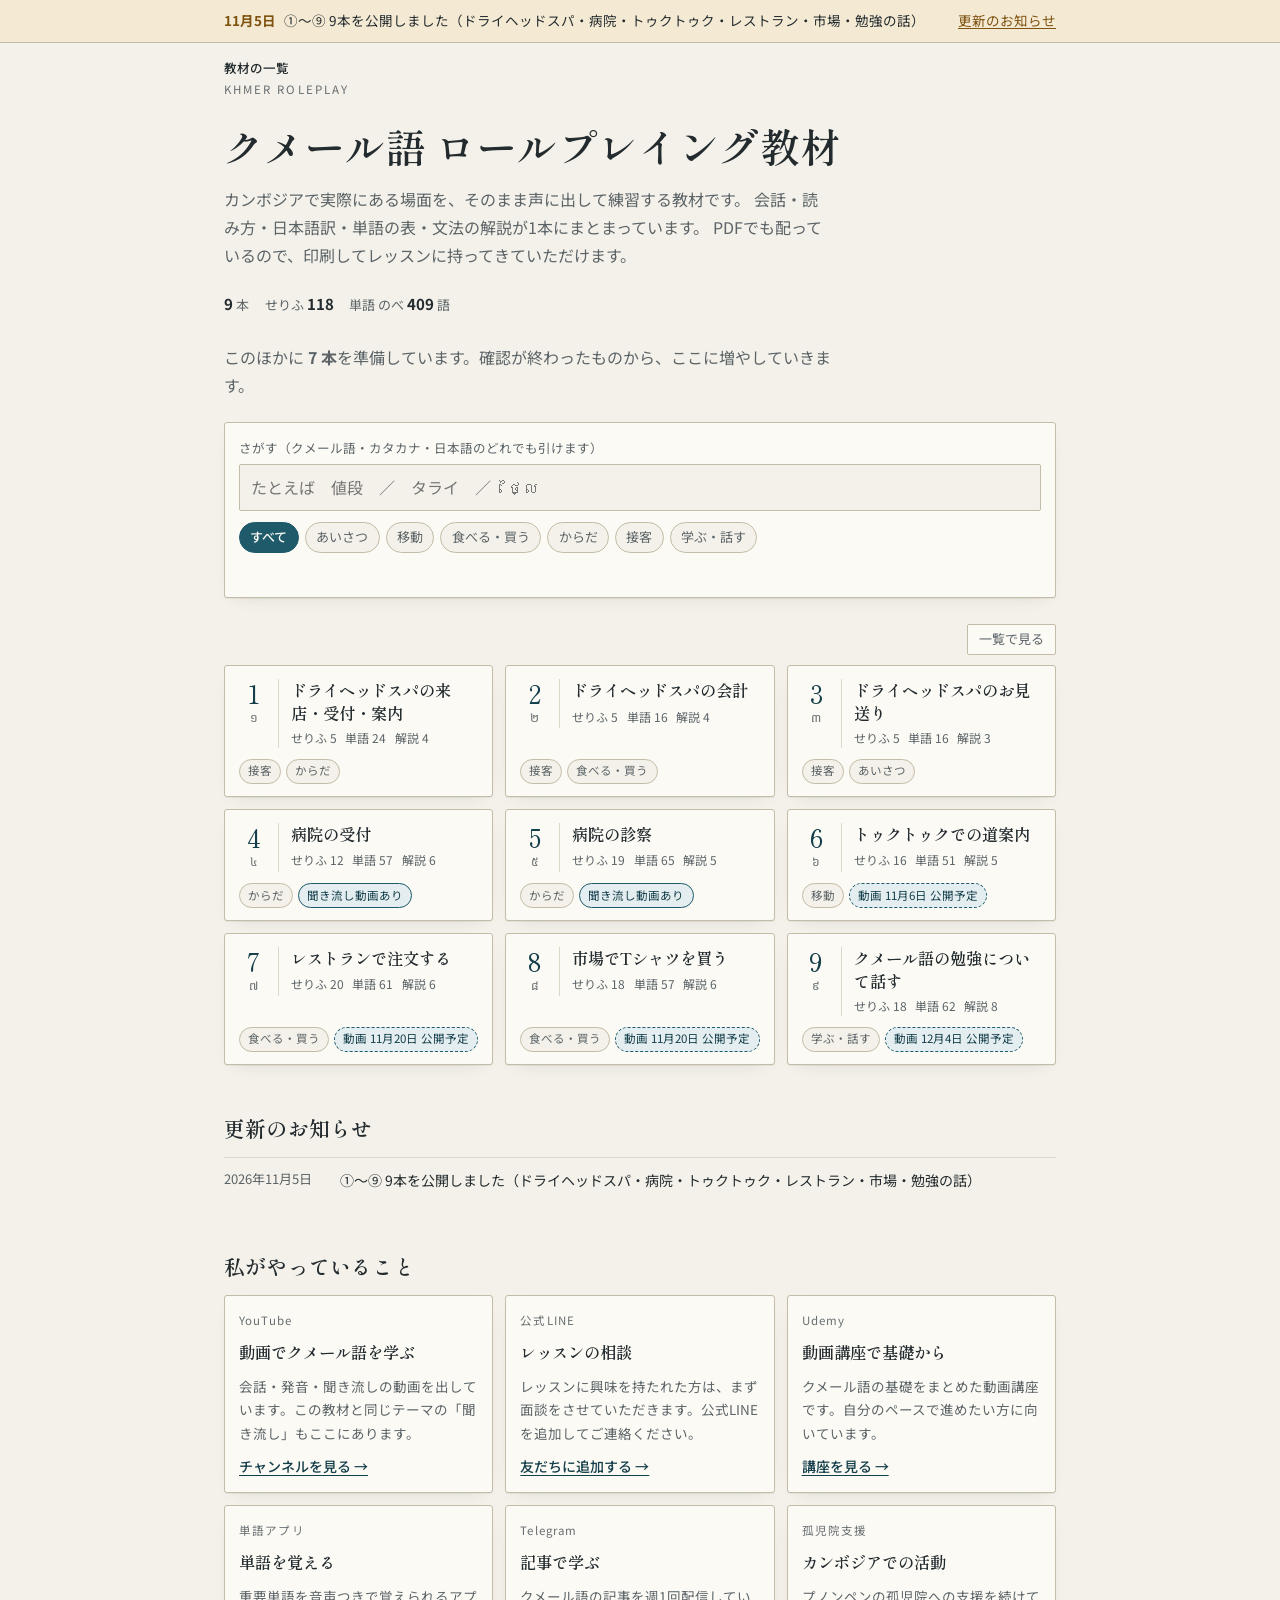
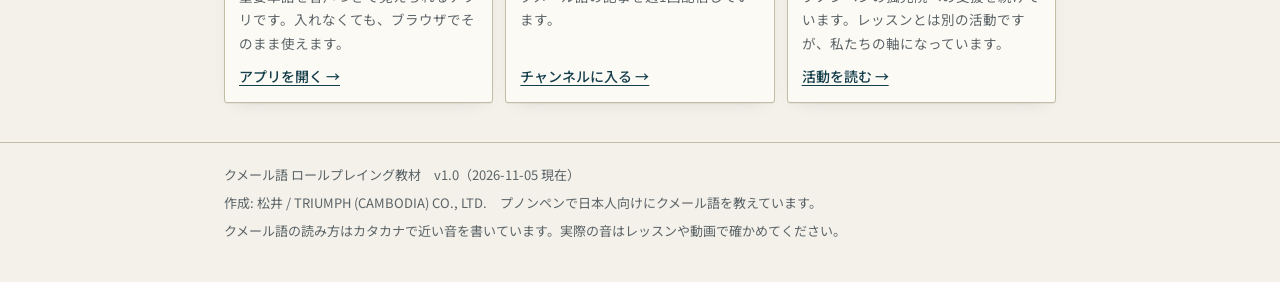
==== index.html @ 4bce00e7 "クメール語ロールプレイング教材 v1.0（9本・PDF9本）" ====
<!doctype html>
<html lang="ja">
<head>
<meta charset="utf-8">
<meta name="viewport" content="width=device-width, initial-scale=1, viewport-fit=cover">
<title>クメール語 ロールプレイング教材</title>
<meta name="description" content="カンボジアの実際の場面で使うクメール語の会話教材です。会話・読み方・日本語訳・単語・文法解説つき。PDFも配っています。">
<meta name="theme-color" content="#F3F1E9" media="(prefers-color-scheme: light)">
<meta name="theme-color" content="#15191B" media="(prefers-color-scheme: dark)">
<link rel="canonical" href="https://matsui-khmer.github.io/khmer-roleplay/">
<meta property="og:title" content="クメール語 ロールプレイング教材">
<meta property="og:description" content="カンボジアの実際の場面で使うクメール語の会話教材です。会話・読み方・日本語訳・単語・文法解説つき。PDFも配っています。">
<meta property="og:type" content="website">
<meta property="og:site_name" content="クメール語 ロールプレイング教材">
<link rel="manifest" href="./manifest.webmanifest">
<link rel="icon" href="./icons/icon-192.png" sizes="192x192" type="image/png">
<link rel="apple-touch-icon" href="./icons/icon-192.png">
<link rel="preconnect" href="https://fonts.googleapis.com">
<link rel="preconnect" href="https://fonts.gstatic.com" crossorigin>
<link rel="stylesheet" href="https://fonts.googleapis.com/css2?family=Noto+Sans+JP:wght@400;500;700&amp;family=Noto+Sans+Khmer:wght@400;600&amp;family=Shippori+Mincho+B1:wght@600&amp;display=swap">
<link rel="stylesheet" href="./assets/style.css">
<script src="./assets/index.js" defer></script>
</head>
<body>
<a class="skip" href="#main">本文へ</a>
<div class="band"><div class="wrap"><b>11月5日</b><span>①〜⑨ 9本を公開しました（ドライヘッドスパ・病院・トゥクトゥク・レストラン・市場・勉強の話）</span><a href="./#koushin">更新のお知らせ</a></div></div>
<nav class="crumb wrap" aria-label="いまいる場所"><ol><li><span aria-current="page">教材の一覧</span></li></ol></nav>
<script type="application/ld+json">{"@context": "https://schema.org", "@type": "BreadcrumbList", "itemListElement": [{"@type": "ListItem", "position": 1, "name": "教材の一覧"}]}</script>
<main id="main" class="wrap">
<p class="eyebrow">Khmer roleplay</p>
<h1 class="display">クメール語 ロールプレイング教材</h1>
<p class="lede">カンボジアで実際にある場面を、そのまま声に出して練習する教材です。
会話・読み方・日本語訳・単語の表・文法の解説が1本にまとまっています。
PDFでも配っているので、印刷してレッスンに持ってきていただけます。</p>
<ul class="stats">
<li><b>9</b> 本</li><li>せりふ <b>118</b></li>
<li>単語 のべ <b>409</b> 語</li>
</ul>
<p class="lede">このほかに <b>7 本</b>を準備しています。確認が終わったものから、ここに増やしていきます。</p>
<div class="find">
<label for="q">さがす（クメール語・カタカナ・日本語のどれでも引けます）</label>
<input type="search" id="q" placeholder="たとえば　値段　／　タライ　／　ថ្លៃ" autocomplete="off" spellcheck="false">
<div class="tags" role="group" aria-label="場面でしぼる"><button type="button" class="tag all" data-scene="" aria-pressed="true">すべて</button><button type="button" class="tag" data-scene="あいさつ" aria-pressed="false">あいさつ</button><button type="button" class="tag" data-scene="移動" aria-pressed="false">移動</button><button type="button" class="tag" data-scene="食べる・買う" aria-pressed="false">食べる・買う</button><button type="button" class="tag" data-scene="からだ" aria-pressed="false">からだ</button><button type="button" class="tag" data-scene="接客" aria-pressed="false">接客</button><button type="button" class="tag" data-scene="学ぶ・話す" aria-pressed="false">学ぶ・話す</button></div>
<p class="found" id="found" role="status" aria-live="polite"></p>
</div>
<div class="viewrow">
<button type="button" class="sw" id="viewall" aria-pressed="false">一覧で見る</button>
</div>
<ul class="cards" id="cards">
<li class="card" id="card1"><a href="./01/"><span class="num"><span class="n">1</span><span class="kh" aria-hidden="true">១</span></span><span class="ttl">ドライヘッドスパの来店・受付・案内</span><span class="meta"><span>せりふ 5</span><span>単語 24</span><span>解説 4</span></span></a><div class="pills"><span class="pill scene">接客</span><span class="pill scene">からだ</span></div><p class="hit" hidden></p></li>
<li class="card" id="card2"><a href="./02/"><span class="num"><span class="n">2</span><span class="kh" aria-hidden="true">២</span></span><span class="ttl">ドライヘッドスパの会計</span><span class="meta"><span>せりふ 5</span><span>単語 16</span><span>解説 4</span></span></a><div class="pills"><span class="pill scene">接客</span><span class="pill scene">食べる・買う</span></div><p class="hit" hidden></p></li>
<li class="card" id="card3"><a href="./03/"><span class="num"><span class="n">3</span><span class="kh" aria-hidden="true">៣</span></span><span class="ttl">ドライヘッドスパのお見送り</span><span class="meta"><span>せりふ 5</span><span>単語 16</span><span>解説 3</span></span></a><div class="pills"><span class="pill scene">接客</span><span class="pill scene">あいさつ</span></div><p class="hit" hidden></p></li>
<li class="card" id="card4"><a href="./04/"><span class="num"><span class="n">4</span><span class="kh" aria-hidden="true">៤</span></span><span class="ttl">病院の受付</span><span class="meta"><span>せりふ 12</span><span>単語 57</span><span>解説 6</span></span></a><div class="pills"><span class="pill scene">からだ</span><span class="pill video">聞き流し動画あり</span></div><p class="hit" hidden></p></li>
<li class="card" id="card5"><a href="./05/"><span class="num"><span class="n">5</span><span class="kh" aria-hidden="true">៥</span></span><span class="ttl">病院の診察</span><span class="meta"><span>せりふ 19</span><span>単語 65</span><span>解説 5</span></span></a><div class="pills"><span class="pill scene">からだ</span><span class="pill video">聞き流し動画あり</span></div><p class="hit" hidden></p></li>
<li class="card" id="card6"><a href="./06/"><span class="num"><span class="n">6</span><span class="kh" aria-hidden="true">៦</span></span><span class="ttl">トゥクトゥクでの道案内</span><span class="meta"><span>せりふ 16</span><span>単語 51</span><span>解説 5</span></span></a><div class="pills"><span class="pill scene">移動</span><span class="pill video soon">動画 11月6日 公開予定</span></div><p class="hit" hidden></p></li>
<li class="card" id="card7"><a href="./07/"><span class="num"><span class="n">7</span><span class="kh" aria-hidden="true">៧</span></span><span class="ttl">レストランで注文する</span><span class="meta"><span>せりふ 20</span><span>単語 61</span><span>解説 6</span></span></a><div class="pills"><span class="pill scene">食べる・買う</span><span class="pill video soon">動画 11月20日 公開予定</span></div><p class="hit" hidden></p></li>
<li class="card" id="card8"><a href="./08/"><span class="num"><span class="n">8</span><span class="kh" aria-hidden="true">៨</span></span><span class="ttl">市場でTシャツを買う</span><span class="meta"><span>せりふ 18</span><span>単語 57</span><span>解説 6</span></span></a><div class="pills"><span class="pill scene">食べる・買う</span><span class="pill video soon">動画 11月20日 公開予定</span></div><p class="hit" hidden></p></li>
<li class="card" id="card9"><a href="./09/"><span class="num"><span class="n">9</span><span class="kh" aria-hidden="true">៩</span></span><span class="ttl">クメール語の勉強について話す</span><span class="meta"><span>せりふ 18</span><span>単語 62</span><span>解説 8</span></span></a><div class="pills"><span class="pill scene">学ぶ・話す</span><span class="pill video soon">動画 12月4日 公開予定</span></div><p class="hit" hidden></p></li>
</ul>

<h2 class="display" id="koushin">更新のお知らせ</h2>
<ul class="log">
<li><time datetime="2026-11-05">2026年11月5日</time><span>①〜⑨ 9本を公開しました（ドライヘッドスパ・病院・トゥクトゥク・レストラン・市場・勉強の話）</span></li>
</ul>

<h2 class="display" id="service">私がやっていること</h2>
<ul class="svc">
<li><p class="who">YouTube</p><h3>動画でクメール語を学ぶ</h3><p>会話・発音・聞き流しの動画を出しています。この教材と同じテーマの「聞き流し」もここにあります。</p><p class="go"><a href="https://www.youtube.com/@cambodia_shibu" target="_blank" rel="noopener">チャンネルを見る →</a></p></li>
<li><p class="who">公式LINE</p><h3>レッスンの相談</h3><p>レッスンに興味を持たれた方は、まず面談をさせていただきます。公式LINEを追加してご連絡ください。</p><p class="go"><a href="https://matsui-khmer.github.io/khmer-word-app/line/?src=kyozai" target="_blank" rel="noopener">友だちに追加する →</a></p></li>
<li><p class="who">Udemy</p><h3>動画講座で基礎から</h3><p>クメール語の基礎をまとめた動画講座です。自分のペースで進めたい方に向いています。</p><p class="go"><a href="https://www.udemy.com/course/khmerstudy/?referralCode=788FF72832C6695A9B30" target="_blank" rel="noopener">講座を見る →</a></p></li>
<li><p class="who">単語アプリ</p><h3>単語を覚える</h3><p>重要単語を音声つきで覚えられるアプリです。入れなくても、ブラウザでそのまま使えます。</p><p class="go"><a href="https://matsui-khmer.github.io/khmer-word-app/" target="_blank" rel="noopener">アプリを開く →</a></p></li>
<li><p class="who">Telegram</p><h3>記事で学ぶ</h3><p>クメール語の記事を週1回配信しています。</p><p class="go"><a href="https://t.me/khmerstudywithme" target="_blank" rel="noopener">チャンネルに入る →</a></p></li>
<li><p class="who">孤児院支援</p><h3>カンボジアでの活動</h3><p>プノンペンの孤児院への支援を続けています。レッスンとは別の活動ですが、私たちの軸になっています。</p><p class="go"><a href="https://triumph.jp/community/category/cambodia/" target="_blank" rel="noopener">活動を読む →</a></p></li>
</ul>

<div class="a2hs" id="a2hs">
<b aria-hidden="true">＋</b>
<span>ホーム画面に追加すると、電波の悪いところでも読めます。</span>
<button type="button" class="sw">追加する</button>
</div>
</main>
<footer class="foot"><div class="wrap">
<p>クメール語 ロールプレイング教材　v1.0（2026-11-05 現在）</p>
<p>作成: 松井 / TRIUMPH (CAMBODIA) CO., LTD.　プノンペンで日本人向けにクメール語を教えています。</p>
<p>クメール語の読み方はカタカナで近い音を書いています。実際の音はレッスンや動画で確かめてください。</p>
</div></footer>
<script>window.BASE="/khmer-roleplay/";</script>
<script src="./assets/app.js" defer></script>
</body>
</html>
---- assets/style.css ----
@charset "utf-8";
/* ============================================================
   クメール語 ロールプレイング教材
   案7「ぜんぶ紙」に合わせた見た目。
   骨組みは **クメール語の罫線帳**（クメール文字は上下に積むので、
   練習帳には必ず薄い横罫がある）。その罫を**枠線**として使う。
   ★ 2026-11-05、**地に敷いていた横罫はやめた**（松井さんの指示。
     「背景の横線が見づらい」）。罫は枠線だけに残っている。
   配色は青磁（せいじ）の青緑と、更新の印だけ黄土色。
   ============================================================ */

:root {
  /* 紙と墨 */
  --paper: #F3F1E9;
  --sheet: #FBFAF5;
  --ink: #232B2F;
  --ink-soft: #5C6468;
  --ink-faint: #686E71;   /* ★ 11.5pxの字に使うので 4.5:1 以上 */
  --rule: #DCD7C7;
  --rule-hard: #C3BCA6;
  /* 青磁 */
  --teal: #1F5A6B;
  --teal-ink: #143E4A;
  --teal-soft: #E4EEF0;
  /* 更新の印 */
  --ochre: #7E5210;
  --ochre-soft: #F4E9D2;
  --shadow: 0 1px 0 rgba(35, 43, 47, .06), 0 6px 18px -12px rgba(35, 43, 47, .22);
  --maxw: 54rem;
}

@media (prefers-color-scheme: dark) {
  :root:not([data-theme="light"]) {
    --paper: #15191B;
    --sheet: #1D2225;
    --ink: #E8E4D8;
    --ink-soft: #A3ABAE;
    --ink-faint: #848A8D;
    --rule: #333A3D;
    --rule-hard: #475055;
    --teal: #7FBECE;
    --teal-ink: #A9D6E2;
    --teal-soft: #1E3238;
    --ochre: #DCB36A;
    --ochre-soft: #302716;
    --shadow: 0 1px 0 rgba(0, 0, 0, .3), 0 6px 18px -12px rgba(0, 0, 0, .7);
    color-scheme: dark;
  }
}

:root[data-theme="dark"] {
  --paper: #15191B;
  --sheet: #1D2225;
  --ink: #E8E4D8;
  --ink-soft: #A3ABAE;
  --ink-faint: #848A8D;
  --rule: #333A3D;
  --rule-hard: #475055;
  --teal: #7FBECE;
  --teal-ink: #A9D6E2;
  --teal-soft: #1E3238;
  --ochre: #DCB36A;
  --ochre-soft: #302716;
  --shadow: 0 1px 0 rgba(0, 0, 0, .3), 0 6px 18px -12px rgba(0, 0, 0, .7);
  color-scheme: dark;
}

* { box-sizing: border-box }

html { -webkit-text-size-adjust: 100% }

body {
  margin: 0;
  background: var(--paper);
  color: var(--ink);
  font-family: "Noto Sans JP", "Hiragino Kaku Gothic ProN", "Yu Gothic", system-ui, sans-serif;
  font-size: 16px;
  line-height: 1.75;
  /* ★★ 2026-11-05、松井さんの指示で**紙の罫をやめた**。
     「背景の横線が見づらいのでシンプルなものにしてください」
     もとは 32px ごとの薄い横罫を本文の下に敷いていた（クメール語の
     練習帳の見立て）。罫は `--rule` の**枠線**として残っているので、
     紙の手ざわりは消えていない。**地のほうだけ無地にする。** */
}

img { max-width: 100% }
[hidden] { display: none !important }

a { color: var(--teal-ink); text-underline-offset: .18em }
a:hover { color: var(--teal) }

:focus-visible {
  outline: 2px solid var(--teal);
  outline-offset: 2px;
  border-radius: 2px;
}

.wrap {
  max-width: var(--maxw);
  margin: 0 auto;
  padding-inline: 16px;
}

/* ── 更新の帯（案32） ───────────────────────────── */
.band {
  background: var(--ochre-soft);
  border-bottom: 1px solid var(--rule-hard);
  font-size: 13.5px;
}
.band .wrap {
  display: flex;
  gap: .6em;
  align-items: baseline;
  flex-wrap: wrap;
  padding-block: 9px;
}
.band b { color: var(--ochre); font-weight: 700; white-space: nowrap }
.band a { color: var(--ochre); margin-inline-start: auto; white-space: nowrap }

/* ── パンくず ───────────────────────────────── */
.crumb { font-size: 12.5px; color: var(--ink-soft) }
.crumb ol {
  list-style: none;
  margin: 0;
  padding: 14px 0 0;
  display: flex;
  flex-wrap: wrap;
  align-items: center;
  gap: .1em .45em;
}
.crumb li { display: flex; align-items: center; gap: .45em }
.crumb li + li::before {
  content: "›";
  color: var(--ink-faint);
}
.crumb [aria-current="page"] { color: var(--ink); font-weight: 500 }

/* ── 見出し ───────────────────────────────── */
.display {
  font-family: "Shippori Mincho B1", "Hiragino Mincho ProN", "Yu Mincho", serif;
  font-weight: 600;
  letter-spacing: .01em;
  text-wrap: balance;
  line-height: 1.35;
}
h1.display { font-size: clamp(1.6rem, 1.1rem + 2.4vw, 2.5rem); margin: .5em 0 .3em }
h2.display { font-size: 1.3rem; margin: 2.4em 0 .7em }
.lede { color: var(--ink-soft); margin: 0 0 1.4em; max-width: 38em }

.eyebrow {
  font-size: 11.5px;
  letter-spacing: .18em;
  color: var(--ink-faint);
  text-transform: uppercase;
  margin: 0;
}

.stats {
  display: flex;
  flex-wrap: wrap;
  gap: .4em 1.2em;
  padding: 0;
  margin: 0 0 2em;
  list-style: none;
  font-size: 13px;
  color: var(--ink-soft);
  font-variant-numeric: tabular-nums;
}
.stats b { color: var(--ink); font-weight: 700; font-size: 15px }

/* ── 検索と絞り込み（案15・案11） ───────────────── */
.find {
  background: var(--sheet);
  border: 1px solid var(--rule-hard);
  border-radius: 3px;
  padding: 14px 14px 12px;
  box-shadow: var(--shadow);
  margin-bottom: 1.6em;
}
.find label { display: block; font-size: 12.5px; color: var(--ink-soft); margin-bottom: .4em }
.find input[type="search"] {
  width: 100%;
  font: inherit;
  font-size: 16px;
  padding: .55em .7em;
  color: var(--ink);
  background: var(--paper);
  border: 1px solid var(--rule-hard);
  border-radius: 2px;
}
.tags { display: flex; flex-wrap: wrap; gap: 6px; margin-top: 11px }
.tag {
  font: inherit;
  font-size: 13px;
  padding: .25em .8em;
  color: var(--ink-soft);
  background: var(--paper);
  border: 1px solid var(--rule-hard);
  border-radius: 999px;
  cursor: pointer;
}
/* ★ 選んだタグの文字色は、**背景が青磁になる**ので紙の色で置く。
   暗い配色では青磁が明るくなるので、文字は逆に濃い色にする。
   （`var(--sheet)` を使うと暗い配色で「暗い地に暗い字」になる） */
.tag[aria-pressed="true"] {
  background: var(--teal);
  border-color: var(--teal);
  color: #FBFAF5;
  font-weight: 500;
}
@media (prefers-color-scheme: dark) {
  :root:not([data-theme="light"]) .tag[aria-pressed="true"] { color: #10181A }
}
:root[data-theme="dark"] .tag[aria-pressed="true"] { color: #10181A }
.found { font-size: 12.5px; color: var(--ink-soft); margin: .8em 0 0; min-height: 1.75em }

/* ★ 2026-11-05のレビュー指摘S5。松井さんの「すべてを一覧で見ることの
   できるボタン」は4通りに読める。読み方③（個別ページから一覧へ戻る
   ボタン）が無かったので足した。パンくずと nav2 のリンクはあったが、
   どちらも文字のリンクで「ボタン」ではない。 */
.allbtn { margin: 1.6em 0 0; text-align: center }

/* ── 一覧で見る（2026-11-05、松井さんの指示） ─────────────
   カードを**1列**に並べて、1件ぶんの高さを詰める。
   ★★ はじめは3列にして `.pills` と `.meta` を隠した。レビューで3つ出た。
     F1 場面の印と「聞き流し動画あり」が公開面から消える（localStorageで残る）
     F2 絞り込み中は `:last-child` が hidden を飛ばさず、下の線が消える
     S2 行の区切りが1pxの罫だけになり、暗い配色で約1.95:1（3:1に届かない）
   → **カードのまま1列にする。** 枠・角丸・影を残すので区切りは見える。
     隠すものが無いので印も数字も消えない。1列なので横に出る道も無い。
   ★ 字の大きさは変えない（見え方を測る.py が既定の状態で実寸を見ている）。
     番号だけは1行に収めるため少し小さくする（.num .n は測っていない）。 */
.viewrow { display: flex; justify-content: flex-end; margin: 14px 0 10px }
.cards.list { grid-template-columns: 1fr; gap: 6px }
.cards.list .card > a {
  grid-template-columns: auto 1fr;
  padding: 8px 13px 6px;
  gap: 0 10px;
}
.cards.list .num {
  grid-row: auto;
  width: auto;
  border-right: 0;
  padding-right: 0;
  text-align: left;
  display: flex;
  align-items: baseline;
  gap: .35em;
}
.cards.list .num .n { font-size: 1.15rem }
.cards.list .meta { grid-column: 2 }
.cards.list .pills { margin-top: 0; padding: 0 13px 8px }

/* ── カード一覧（案9） ─────────────────────────── */
.cards {
  list-style: none;
  padding: 0;
  margin: 0;
  display: grid;
  gap: 12px;
  grid-template-columns: repeat(auto-fill, minmax(15rem, 1fr));
}
.card {
  background: var(--sheet);
  border: 1px solid var(--rule-hard);
  border-radius: 3px;
  box-shadow: var(--shadow);
  display: flex;
  flex-direction: column;
  min-width: 0;
}
.card > a {
  display: grid;
  grid-template-columns: auto 1fr;
  gap: 2px 12px;
  padding: 13px 14px 11px;
  text-decoration: none;
  color: inherit;
  min-width: 0;
}
.card > a:hover .ttl { text-decoration: underline }
.num {
  grid-row: 1 / span 2;
  width: 2.5rem;
  text-align: center;
  font-variant-numeric: tabular-nums;
  border-right: 1px solid var(--rule);
  padding-right: 10px;
}
.num .n {
  display: block;
  font-family: "Shippori Mincho B1", serif;
  font-size: 1.6rem;
  line-height: 1.1;
  color: var(--teal-ink);
}
.num .kh {
  display: block;
  font-family: "Noto Sans Khmer", serif;
  font-size: 12px;
  color: var(--ink-faint);
}
.ttl {
  font-family: "Shippori Mincho B1", serif;
  font-weight: 600;
  font-size: 1.02rem;
  line-height: 1.4;
  min-width: 0;
  overflow-wrap: anywhere;
}
.meta {
  font-size: 12px;
  color: var(--ink-soft);
  display: flex;
  flex-wrap: wrap;
  gap: .2em .7em;
  font-variant-numeric: tabular-nums;
}
/* ★ 2026-11-05、撮ってみたら印が**縦長の楕円**になっていた。
   flex の既定は stretch なので、行の高さ（いちばん高い印）まで伸びて、
   border-radius:999px と合わさって楕円になる。→ 上にそろえる。
   ★ margin-top:auto は、題の長さが違っても**印を下にそろえる**ため。 */
.pills {
  display: flex; flex-wrap: wrap; align-items: flex-start;
  gap: 5px; padding: 0 14px 12px 14px; margin-top: auto;
}
.pill {
  font-size: 11.5px;
  line-height: 1.7;
  padding: .15em .7em;
  border-radius: 999px;
  border: 1px solid var(--rule-hard);
  color: var(--ink-soft);
  white-space: nowrap;
}
.pill.scene { background: var(--paper) }
.pill.video { border-color: var(--teal); color: var(--teal-ink); background: var(--teal-soft) }
.pill.soon { border-style: dashed }
.hit {
  font-size: 12px;
  color: var(--teal-ink);
  background: var(--teal-soft);
  border-top: 1px solid var(--rule);
  padding: 7px 14px;
  overflow-wrap: anywhere;
}

/* ── 更新の履歴（案33） ───────────────────────── */
.log { list-style: none; padding: 0; margin: 0 }
.log li {
  display: grid;
  grid-template-columns: 6.5rem 1fr;
  gap: 2px 12px;
  padding: 10px 0;
  border-top: 1px solid var(--rule);
  font-size: 14px;
}
.log time { color: var(--ink-soft); font-size: 13px; font-variant-numeric: tabular-nums }

/* ── サービス案内（案37） ─────────────────────── */
.svc {
  list-style: none;
  padding: 0;
  margin: 0;
  display: grid;
  gap: 12px;
  grid-template-columns: repeat(auto-fill, minmax(15rem, 1fr));
}
.svc li {
  background: var(--sheet);
  border: 1px solid var(--rule-hard);
  border-radius: 3px;
  padding: 14px;
  display: flex;
  flex-direction: column;
  gap: .5em;
  min-width: 0;
  box-shadow: var(--shadow);
}
.svc h3 {
  font-family: "Shippori Mincho B1", serif;
  font-size: 1.02rem;
  margin: 0;
  font-weight: 600;
}
.svc .who { font-size: 11.5px; letter-spacing: .1em; color: var(--ink-faint); margin: 0 }
.svc p { margin: 0; font-size: 13.5px; color: var(--ink-soft) }
.svc .go { margin-top: auto; font-size: 14px; font-weight: 500 }

/* ── 教材ページ ───────────────────────────── */
/* ★ 2026-11-05、ここは `.scene` という名前だった。
   場面の印 `<span class="pill scene">` と**同じ名前**で、
   詳細度も同じ（0,1,0）。あとに書いたこちらが勝って、
   印の字が 11.5px → 14.5px、余白が .15em → 13px になり、
   印が縦長の楕円に見えていた。**名前は1つのものに1つ。** */
.setting {
  background: var(--sheet);
  border-inline-start: 3px solid var(--teal);
  border-block: 1px solid var(--rule);
  border-inline-end: 1px solid var(--rule);
  padding: 13px 15px;
  margin: 0 0 1.6em;
  font-size: 14.5px;
}
.setting p { margin: 0 0 .5em }
.setting p:last-child { margin: 0 }
.setting .cast { font-size: 13px; color: var(--ink-soft) }

.bar {
  position: sticky;
  top: env(safe-area-inset-top, 0px);
  z-index: 5;
  background: var(--paper);
  border-bottom: 1px solid var(--rule-hard);
  margin-bottom: 1.4em;
}
.bar .wrap { display: flex; flex-wrap: wrap; gap: 8px; align-items: center; padding-block: 9px }
.bar .lbl { font-size: 12px; color: var(--ink-soft); margin-inline-end: .2em }
.sw {
  font: inherit;
  font-size: 13px;
  padding: .25em .85em;
  border: 1px solid var(--rule-hard);
  border-radius: 2px;
  background: var(--sheet);
  color: var(--ink-soft);
  cursor: pointer;
}
.sw[aria-pressed="true"] { background: var(--teal-soft); border-color: var(--teal); color: var(--teal-ink); font-weight: 500 }

.files { display: flex; flex-wrap: wrap; gap: 8px; margin: 0 0 .7em }
.btn {
  font: inherit;
  font-size: 14px;
  text-decoration: none;
  padding: .5em 1.1em;
  border-radius: 2px;
  border: 1px solid var(--teal);
  color: var(--teal-ink);
  background: var(--sheet);
  display: inline-flex;
  align-items: center;
  gap: .4em;
}
.btn.solid { background: var(--teal); border-color: var(--teal); color: #FBFAF5 }
@media (prefers-color-scheme: dark) {
  :root:not([data-theme="light"]) .btn.solid { color: #10181A }
}
:root[data-theme="dark"] .btn.solid { color: #10181A }
.fname {
  font-size: 12px;
  color: var(--ink-soft);
  margin: 0 0 1.8em;
  overflow-wrap: anywhere;
  font-variant-numeric: tabular-nums;
}

.vid { margin: 0 0 1.8em }
.vid .frame {
  position: relative;
  aspect-ratio: 16 / 9;
  max-width: 100%;
  border: 1px solid var(--rule-hard);
  background: #000;
}
.vid iframe { position: absolute; inset: 0; width: 100%; height: 100%; border: 0 }
.vid figcaption { font-size: 12.5px; color: var(--ink-soft); margin-top: .5em }
.vid.later {
  border: 1px dashed var(--rule-hard);
  background: var(--sheet);
  padding: 13px 15px;
  font-size: 14px;
  color: var(--ink-soft);
}

/* 会話（案17 吹き出しで左右に振る） */
/* ★ 2026-11-05、幅768で横に13pxはみ出していた。
   台詞の番号を吹き出しの **外** 1.9rem に置いているので、
   右に寄せた吹き出しの番号が本文の外へ出る。
   → 番号を出す幅では、会話の左右に番号ぶんの余白を取る。 */
.talk { list-style: none; padding: 0 2rem; margin: 0 }
@media (max-width: 40rem) { .talk { padding: 0 } }
.turn { display: flex; flex-direction: column; margin-bottom: 14px; min-width: 0 }
.turn.me { align-items: flex-end }
.turn .who {
  font-size: 11.5px;
  letter-spacing: .06em;
  color: var(--ink-faint);
  margin: 0 0 3px;
  padding-inline: 4px;
}
.bub {
  position: relative;
  max-width: min(100%, 40rem);
  background: var(--sheet);
  border: 1px solid var(--rule-hard);
  border-radius: 3px 14px 14px 14px;
  padding: 11px 14px 9px;
  min-width: 0;
  box-shadow: var(--shadow);
}
.turn.me .bub {
  background: var(--teal-soft);
  border-color: var(--teal);
  border-radius: 14px 3px 14px 14px;
}
.turn .no {
  position: absolute;
  top: 10px;
  inset-inline-start: -1.9rem;
  font-size: 11.5px;
  color: var(--ink-faint);
  font-variant-numeric: tabular-nums;
}
.turn.me .no { inset-inline-start: auto; inset-inline-end: -1.9rem }
@media (max-width: 40rem) { .turn .no { display: none } }

.ln + .ln { margin-top: .75em; border-top: 1px dotted var(--rule); padding-top: .65em }
.km {
  font-family: "Noto Sans Khmer", "Khmer OS", serif;
  font-size: 1.32rem;
  line-height: 1.95;
  margin: 0;
  overflow-wrap: anywhere;
}
/* 読み・訳（案18 1つずつ消せる） */
.peel {
  display: block;
  width: 100%;
  text-align: start;
  font: inherit;
  margin: .15em 0 0;
  padding: 0;
  border: 0;
  background: none;
  color: inherit;
  cursor: pointer;
  overflow-wrap: anywhere;
}
.peel.yomi { font-size: 12.5px; color: var(--ink-soft); letter-spacing: .01em; line-height: 1.6 }
.peel.ja { font-size: 14.5px; color: var(--ink) }
.peel .veil { display: none }
.peel[aria-pressed="false"] .txt { display: none }
.peel[aria-pressed="false"] .veil {
  display: inline-block;
  font-size: 11.5px;
  color: var(--ink-faint);
  border-bottom: 1px dashed var(--rule-hard);
  padding-inline: .3em;
}
.peel:hover .txt { text-decoration: underline dotted var(--rule-hard) }

/* 質問・単語・解説 */
.q { list-style: none; padding: 0; margin: 0 }
.q > li {
  background: var(--sheet);
  border: 1px solid var(--rule);
  border-radius: 3px;
  padding: 11px 14px;
  margin-bottom: 10px;
}
.q .qn { font-size: 11.5px; color: var(--ink-faint); margin: 0 0 3px }

.tablewrap { overflow-x: auto; border: 1px solid var(--rule-hard); border-radius: 3px; background: var(--sheet) }
table.words { border-collapse: collapse; width: 100%; font-size: 14px }
table.words th, table.words td {
  text-align: start;
  padding: 8px 12px;
  border-bottom: 1px solid var(--rule);
  vertical-align: top;
}
table.words th { font-size: 12px; color: var(--ink-soft); font-weight: 500; white-space: nowrap }
table.words tr:last-child td { border-bottom: 0 }
table.words .i { color: var(--ink-faint); font-variant-numeric: tabular-nums; width: 2.5rem }
table.words .w {
  font-family: "Noto Sans Khmer", "Khmer OS", serif;
  font-size: 1.1rem;
  line-height: 1.8;
  white-space: nowrap;
}
table.words .y { color: var(--ink-soft); font-size: 12.5px; white-space: nowrap }

details.note {
  border-top: 1px solid var(--rule);
  padding: 2px 0;
}
details.note:last-of-type { border-bottom: 1px solid var(--rule) }
details.note > summary {
  cursor: pointer;
  padding: 11px 2px;
  font-weight: 500;
  font-size: 15px;
  display: flex;
  gap: .6em;
  align-items: baseline;
  list-style: none;
}
details.note > summary::-webkit-details-marker { display: none }
details.note > summary::before {
  content: "＋";
  color: var(--teal);
  font-size: 13px;
}
details.note[open] > summary::before { content: "−" }
details.note > summary .sn { color: var(--ink-faint); font-size: 12px; font-variant-numeric: tabular-nums }
details.note .body { padding: 0 2px 14px 1.8em; font-size: 14.5px; color: var(--ink) }
details.note .body code, .kmi {
  font-family: "Noto Sans Khmer", "Khmer OS", serif;
  font-size: 1.05em;
  line-height: 1.9;
  background: none;
}

.nav2 {
  display: flex;
  flex-wrap: wrap;
  gap: 10px;
  justify-content: space-between;
  border-top: 1px solid var(--rule-hard);
  margin-top: 2.6em;
  padding-top: 1.1em;
  font-size: 14px;
}

/* ホーム画面に追加（案50） */
.a2hs {
  display: none;
  gap: .7em;
  align-items: center;
  background: var(--sheet);
  border: 1px dashed var(--rule-hard);
  border-radius: 3px;
  padding: 11px 14px;
  margin: 2em 0 0;
  font-size: 13.5px;
  color: var(--ink-soft);
}
.a2hs.on { display: flex }
.a2hs b { color: var(--teal-ink); font-size: 1.2rem; line-height: 1 }

footer.foot {
  border-top: 1px solid var(--rule-hard);
  margin-top: 3em;
  padding-block: 1.6em 2.6em;
  font-size: 13px;
  color: var(--ink-soft);
}
footer.foot p { margin: 0 0 .4em }
.skip {
  position: absolute;
  left: -9999px;
}
.skip:focus {
  left: 16px;
  top: 8px;
  z-index: 20;
  background: var(--sheet);
  border: 1px solid var(--teal);
  padding: .4em .8em;
}
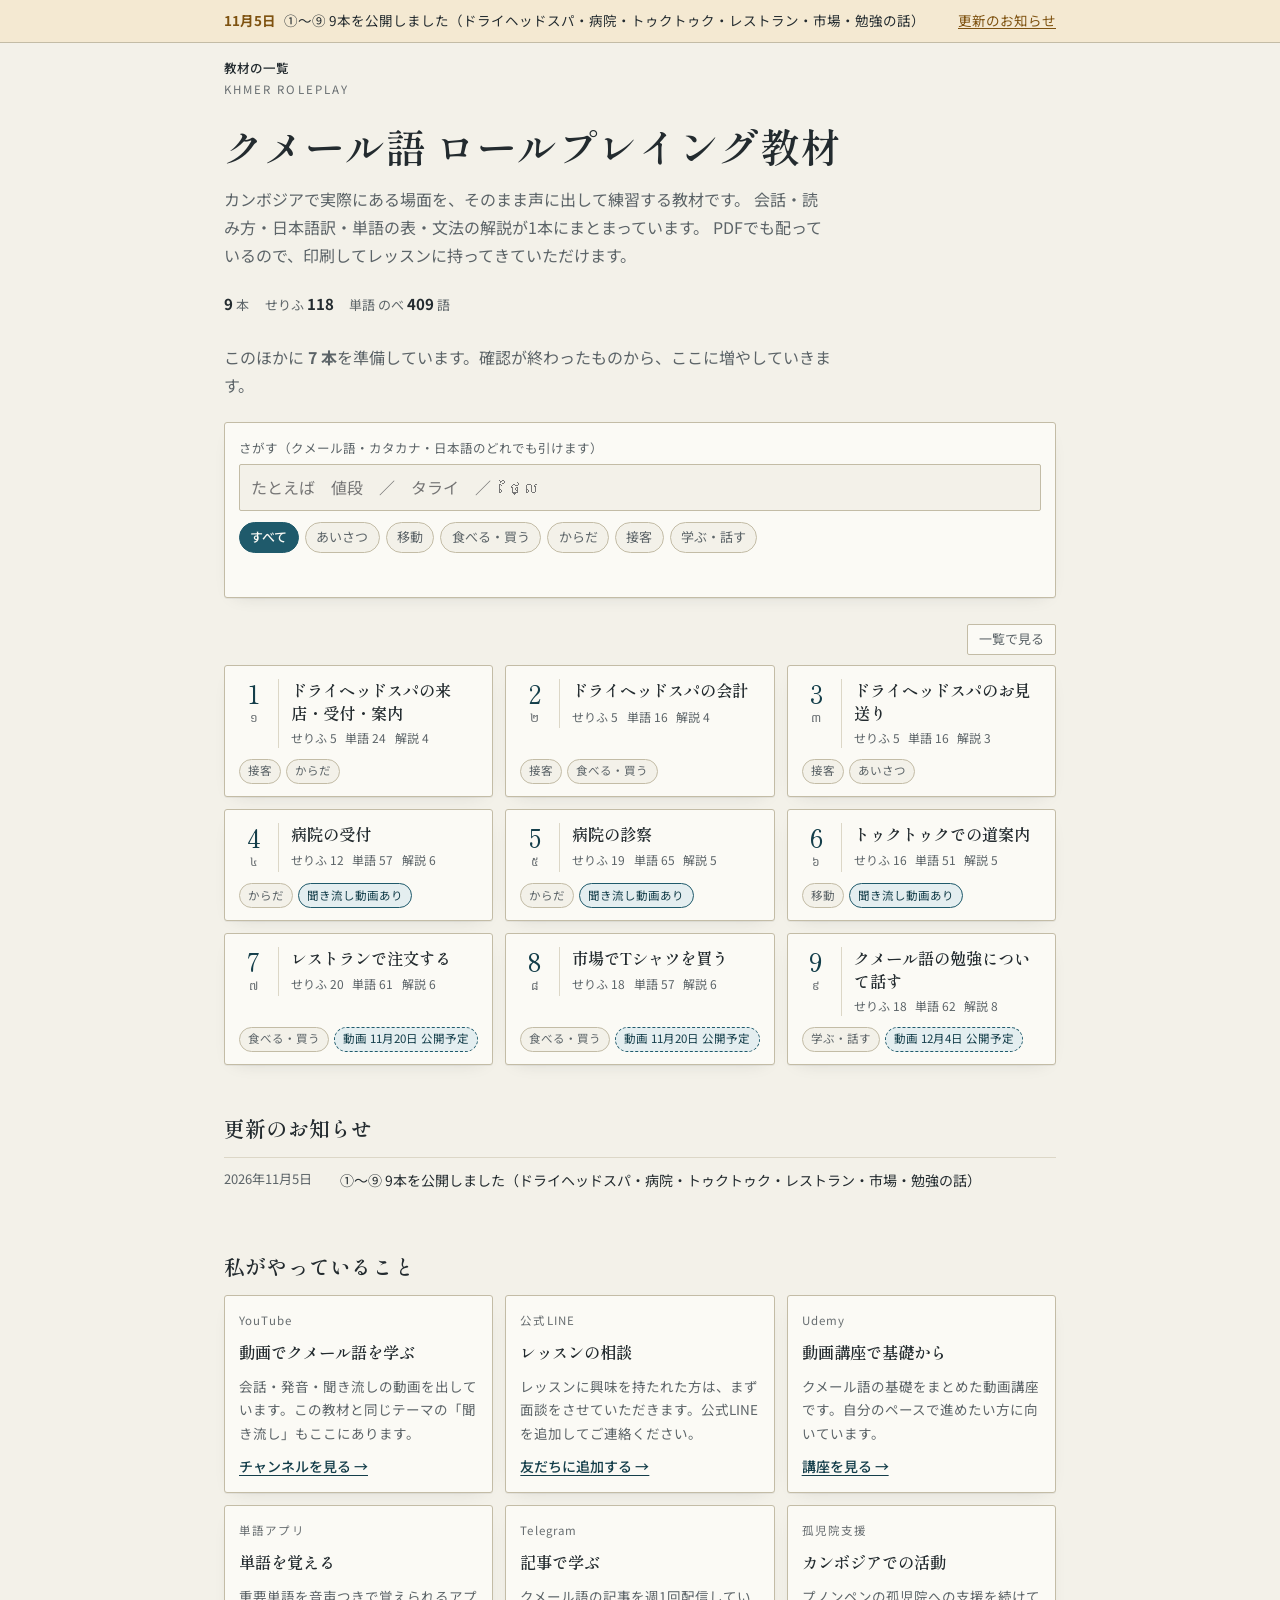
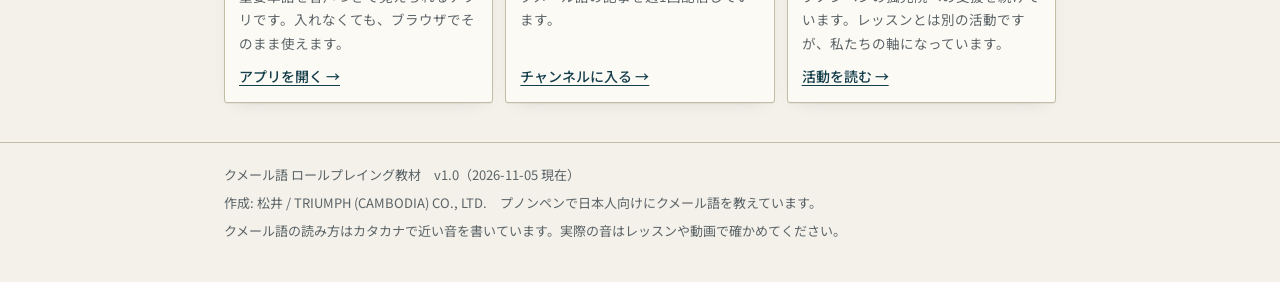
==== commit 2bf0e7d6: "聞き流し第3弾「移動」の公開を反映（動画ID jSAjotrvi6M）。題名を2026-11-06の差し替え後の形に Co-Authored-By: Claude Fable 5.1 <noreply" ====
--- a/index.html
+++ b/index.html
@@ -52,7 +52,7 @@
 <li class="card" id="card3"><a href="./03/"><span class="num"><span class="n">3</span><span class="kh" aria-hidden="true">៣</span></span><span class="ttl">ドライヘッドスパのお見送り</span><span class="meta"><span>せりふ 5</span><span>単語 16</span><span>解説 3</span></span></a><div class="pills"><span class="pill scene">接客</span><span class="pill scene">あいさつ</span></div><p class="hit" hidden></p></li>
 <li class="card" id="card4"><a href="./04/"><span class="num"><span class="n">4</span><span class="kh" aria-hidden="true">៤</span></span><span class="ttl">病院の受付</span><span class="meta"><span>せりふ 12</span><span>単語 57</span><span>解説 6</span></span></a><div class="pills"><span class="pill scene">からだ</span><span class="pill video">聞き流し動画あり</span></div><p class="hit" hidden></p></li>
 <li class="card" id="card5"><a href="./05/"><span class="num"><span class="n">5</span><span class="kh" aria-hidden="true">៥</span></span><span class="ttl">病院の診察</span><span class="meta"><span>せりふ 19</span><span>単語 65</span><span>解説 5</span></span></a><div class="pills"><span class="pill scene">からだ</span><span class="pill video">聞き流し動画あり</span></div><p class="hit" hidden></p></li>
-<li class="card" id="card6"><a href="./06/"><span class="num"><span class="n">6</span><span class="kh" aria-hidden="true">៦</span></span><span class="ttl">トゥクトゥクでの道案内</span><span class="meta"><span>せりふ 16</span><span>単語 51</span><span>解説 5</span></span></a><div class="pills"><span class="pill scene">移動</span><span class="pill video soon">動画 11月6日 公開予定</span></div><p class="hit" hidden></p></li>
+<li class="card" id="card6"><a href="./06/"><span class="num"><span class="n">6</span><span class="kh" aria-hidden="true">៦</span></span><span class="ttl">トゥクトゥクでの道案内</span><span class="meta"><span>せりふ 16</span><span>単語 51</span><span>解説 5</span></span></a><div class="pills"><span class="pill scene">移動</span><span class="pill video">聞き流し動画あり</span></div><p class="hit" hidden></p></li>
 <li class="card" id="card7"><a href="./07/"><span class="num"><span class="n">7</span><span class="kh" aria-hidden="true">៧</span></span><span class="ttl">レストランで注文する</span><span class="meta"><span>せりふ 20</span><span>単語 61</span><span>解説 6</span></span></a><div class="pills"><span class="pill scene">食べる・買う</span><span class="pill video soon">動画 11月20日 公開予定</span></div><p class="hit" hidden></p></li>
 <li class="card" id="card8"><a href="./08/"><span class="num"><span class="n">8</span><span class="kh" aria-hidden="true">៨</span></span><span class="ttl">市場でTシャツを買う</span><span class="meta"><span>せりふ 18</span><span>単語 57</span><span>解説 6</span></span></a><div class="pills"><span class="pill scene">食べる・買う</span><span class="pill video soon">動画 11月20日 公開予定</span></div><p class="hit" hidden></p></li>
 <li class="card" id="card9"><a href="./09/"><span class="num"><span class="n">9</span><span class="kh" aria-hidden="true">៩</span></span><span class="ttl">クメール語の勉強について話す</span><span class="meta"><span>せりふ 18</span><span>単語 62</span><span>解説 8</span></span></a><div class="pills"><span class="pill scene">学ぶ・話す</span><span class="pill video soon">動画 12月4日 公開予定</span></div><p class="hit" hidden></p></li>
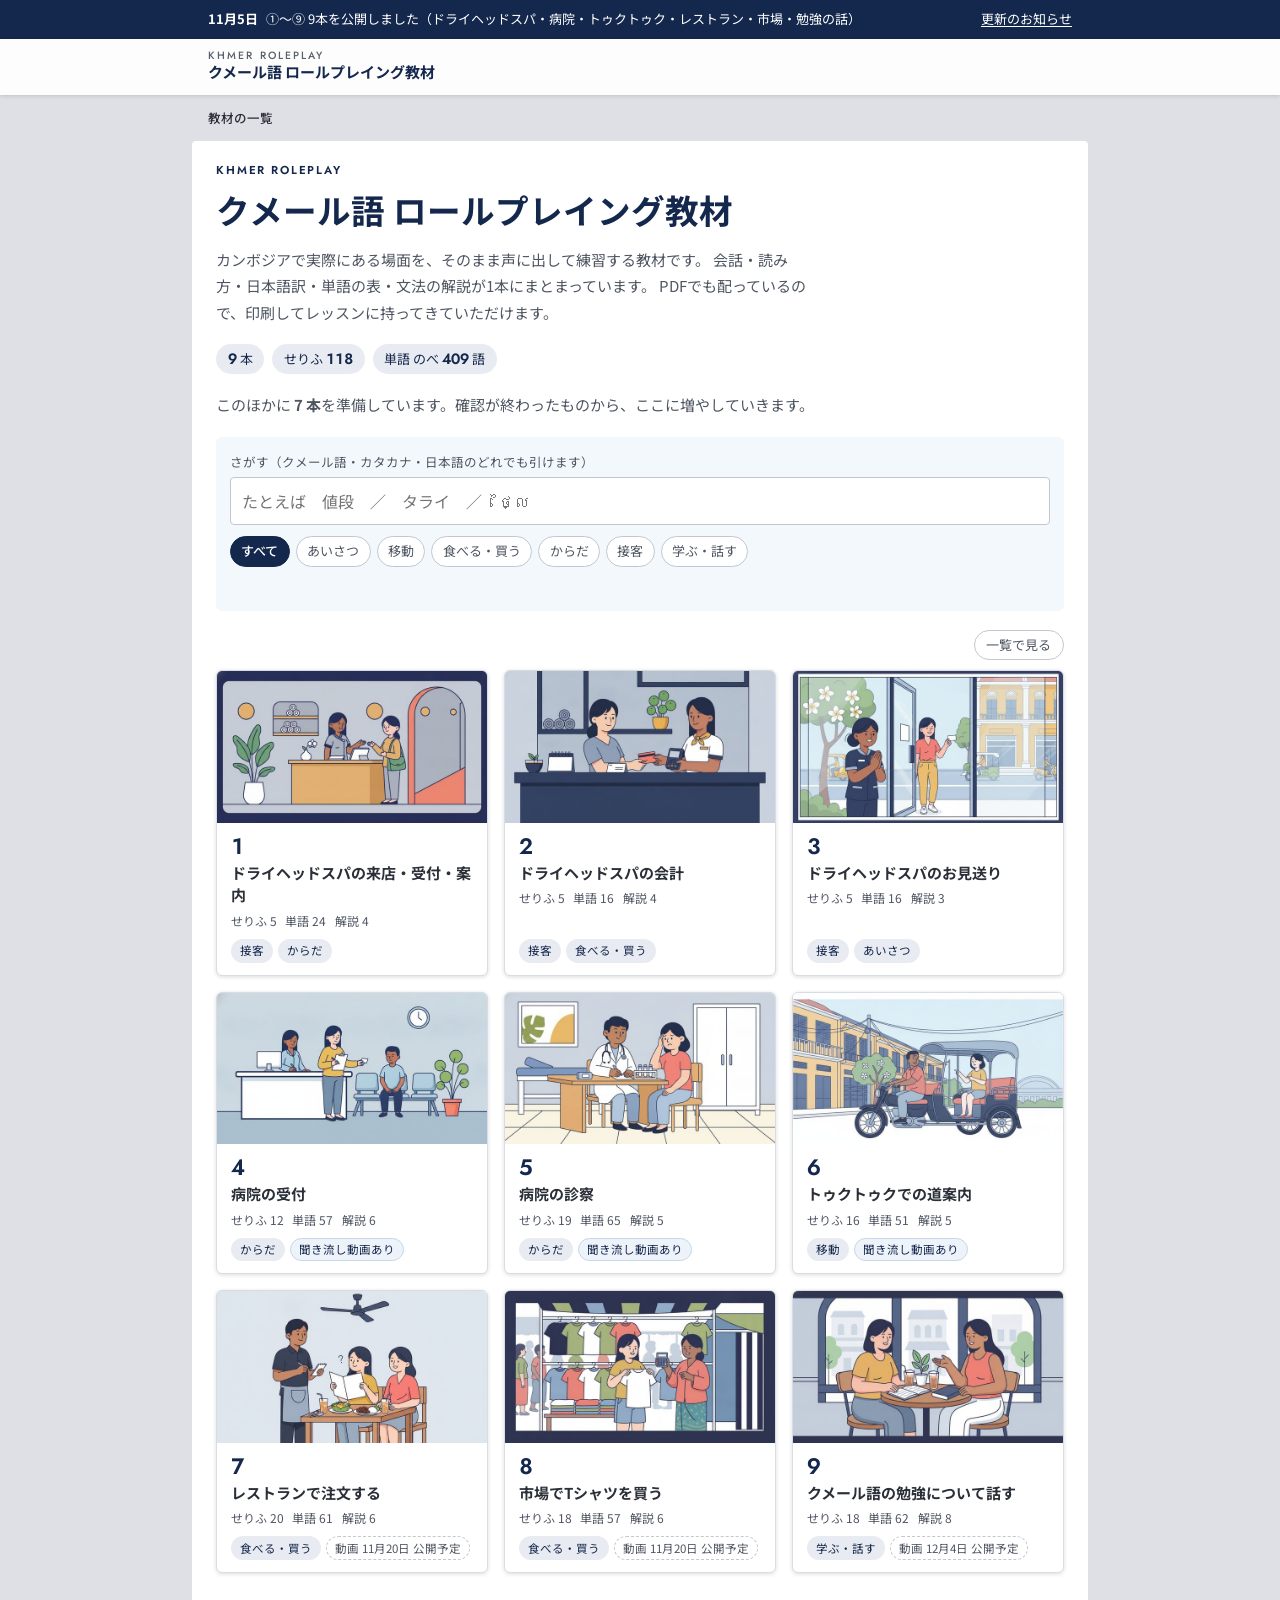
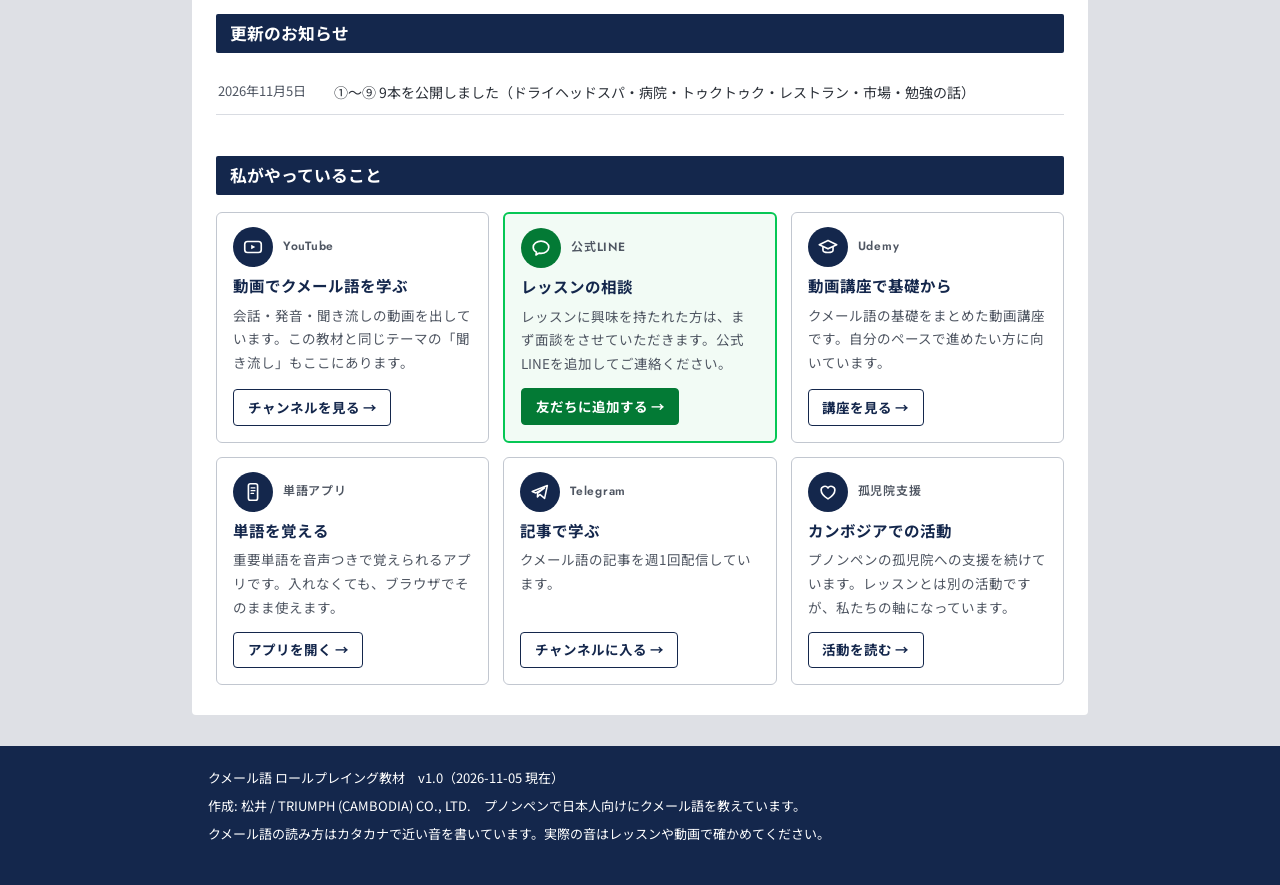
==== commit 66d47693: "見た目を新しくした（紺と灰青・教材ごとのサムネイル・サービス案内の印） - 一覧のカードと教材ページに、場面ごとの絵を付けた - カードの番号はアラビア数字だけにした - 上にサイト名の帯、場面設定を" ====
--- a/index.html
+++ b/index.html
@@ -5,8 +5,8 @@
 <meta name="viewport" content="width=device-width, initial-scale=1, viewport-fit=cover">
 <title>クメール語 ロールプレイング教材</title>
 <meta name="description" content="カンボジアの実際の場面で使うクメール語の会話教材です。会話・読み方・日本語訳・単語・文法解説つき。PDFも配っています。">
-<meta name="theme-color" content="#F3F1E9" media="(prefers-color-scheme: light)">
-<meta name="theme-color" content="#15191B" media="(prefers-color-scheme: dark)">
+<meta name="theme-color" content="#FDFDFD" media="(prefers-color-scheme: light)">
+<meta name="theme-color" content="#141B26" media="(prefers-color-scheme: dark)">
 <link rel="canonical" href="https://matsui-khmer.github.io/khmer-roleplay/">
 <meta property="og:title" content="クメール語 ロールプレイング教材">
 <meta property="og:description" content="カンボジアの実際の場面で使うクメール語の会話教材です。会話・読み方・日本語訳・単語・文法解説つき。PDFも配っています。">
@@ -17,13 +17,14 @@
 <link rel="apple-touch-icon" href="./icons/icon-192.png">
 <link rel="preconnect" href="https://fonts.googleapis.com">
 <link rel="preconnect" href="https://fonts.gstatic.com" crossorigin>
-<link rel="stylesheet" href="https://fonts.googleapis.com/css2?family=Noto+Sans+JP:wght@400;500;700&amp;family=Noto+Sans+Khmer:wght@400;600&amp;family=Shippori+Mincho+B1:wght@600&amp;display=swap">
+<link rel="stylesheet" href="https://fonts.googleapis.com/css2?family=Noto+Sans+JP:wght@400;500;700&amp;family=Noto+Sans+Khmer:wght@400;600&amp;family=Jost:wght@500;600&amp;display=swap">
 <link rel="stylesheet" href="./assets/style.css">
 <script src="./assets/index.js" defer></script>
 </head>
 <body>
 <a class="skip" href="#main">本文へ</a>
 <div class="band"><div class="wrap"><b>11月5日</b><span>①〜⑨ 9本を公開しました（ドライヘッドスパ・病院・トゥクトゥク・レストラン・市場・勉強の話）</span><a href="./#koushin">更新のお知らせ</a></div></div>
+<header class="head"><div class="wrap"><a class="logo" href="./"><small>Khmer roleplay</small>クメール語 ロールプレイング教材</a></div></header>
 <nav class="crumb wrap" aria-label="いまいる場所"><ol><li><span aria-current="page">教材の一覧</span></li></ol></nav>
 <script type="application/ld+json">{"@context": "https://schema.org", "@type": "BreadcrumbList", "itemListElement": [{"@type": "ListItem", "position": 1, "name": "教材の一覧"}]}</script>
 <main id="main" class="wrap">
@@ -47,15 +48,15 @@
 <button type="button" class="sw" id="viewall" aria-pressed="false">一覧で見る</button>
 </div>
 <ul class="cards" id="cards">
-<li class="card" id="card1"><a href="./01/"><span class="num"><span class="n">1</span><span class="kh" aria-hidden="true">១</span></span><span class="ttl">ドライヘッドスパの来店・受付・案内</span><span class="meta"><span>せりふ 5</span><span>単語 24</span><span>解説 4</span></span></a><div class="pills"><span class="pill scene">接客</span><span class="pill scene">からだ</span></div><p class="hit" hidden></p></li>
-<li class="card" id="card2"><a href="./02/"><span class="num"><span class="n">2</span><span class="kh" aria-hidden="true">២</span></span><span class="ttl">ドライヘッドスパの会計</span><span class="meta"><span>せりふ 5</span><span>単語 16</span><span>解説 4</span></span></a><div class="pills"><span class="pill scene">接客</span><span class="pill scene">食べる・買う</span></div><p class="hit" hidden></p></li>
-<li class="card" id="card3"><a href="./03/"><span class="num"><span class="n">3</span><span class="kh" aria-hidden="true">៣</span></span><span class="ttl">ドライヘッドスパのお見送り</span><span class="meta"><span>せりふ 5</span><span>単語 16</span><span>解説 3</span></span></a><div class="pills"><span class="pill scene">接客</span><span class="pill scene">あいさつ</span></div><p class="hit" hidden></p></li>
-<li class="card" id="card4"><a href="./04/"><span class="num"><span class="n">4</span><span class="kh" aria-hidden="true">៤</span></span><span class="ttl">病院の受付</span><span class="meta"><span>せりふ 12</span><span>単語 57</span><span>解説 6</span></span></a><div class="pills"><span class="pill scene">からだ</span><span class="pill video">聞き流し動画あり</span></div><p class="hit" hidden></p></li>
-<li class="card" id="card5"><a href="./05/"><span class="num"><span class="n">5</span><span class="kh" aria-hidden="true">៥</span></span><span class="ttl">病院の診察</span><span class="meta"><span>せりふ 19</span><span>単語 65</span><span>解説 5</span></span></a><div class="pills"><span class="pill scene">からだ</span><span class="pill video">聞き流し動画あり</span></div><p class="hit" hidden></p></li>
-<li class="card" id="card6"><a href="./06/"><span class="num"><span class="n">6</span><span class="kh" aria-hidden="true">៦</span></span><span class="ttl">トゥクトゥクでの道案内</span><span class="meta"><span>せりふ 16</span><span>単語 51</span><span>解説 5</span></span></a><div class="pills"><span class="pill scene">移動</span><span class="pill video">聞き流し動画あり</span></div><p class="hit" hidden></p></li>
-<li class="card" id="card7"><a href="./07/"><span class="num"><span class="n">7</span><span class="kh" aria-hidden="true">៧</span></span><span class="ttl">レストランで注文する</span><span class="meta"><span>せりふ 20</span><span>単語 61</span><span>解説 6</span></span></a><div class="pills"><span class="pill scene">食べる・買う</span><span class="pill video soon">動画 11月20日 公開予定</span></div><p class="hit" hidden></p></li>
-<li class="card" id="card8"><a href="./08/"><span class="num"><span class="n">8</span><span class="kh" aria-hidden="true">៨</span></span><span class="ttl">市場でTシャツを買う</span><span class="meta"><span>せりふ 18</span><span>単語 57</span><span>解説 6</span></span></a><div class="pills"><span class="pill scene">食べる・買う</span><span class="pill video soon">動画 11月20日 公開予定</span></div><p class="hit" hidden></p></li>
-<li class="card" id="card9"><a href="./09/"><span class="num"><span class="n">9</span><span class="kh" aria-hidden="true">៩</span></span><span class="ttl">クメール語の勉強について話す</span><span class="meta"><span>せりふ 18</span><span>単語 62</span><span>解説 8</span></span></a><div class="pills"><span class="pill scene">学ぶ・話す</span><span class="pill video soon">動画 12月4日 公開予定</span></div><p class="hit" hidden></p></li>
+<li class="card" id="card1"><a href="./01/"><span class="thumb"><img src="./thumbs/01.jpg" alt="" width="640" height="360" loading="lazy" decoding="async"></span><span class="cb"><span class="num"><span class="n">1</span></span><span class="ttl">ドライヘッドスパの来店・受付・案内</span><span class="meta"><span>せりふ 5</span><span>単語 24</span><span>解説 4</span></span></span></a><div class="pills"><span class="pill scene">接客</span><span class="pill scene">からだ</span></div><p class="hit" hidden></p></li>
+<li class="card" id="card2"><a href="./02/"><span class="thumb"><img src="./thumbs/02.jpg" alt="" width="640" height="360" loading="lazy" decoding="async"></span><span class="cb"><span class="num"><span class="n">2</span></span><span class="ttl">ドライヘッドスパの会計</span><span class="meta"><span>せりふ 5</span><span>単語 16</span><span>解説 4</span></span></span></a><div class="pills"><span class="pill scene">接客</span><span class="pill scene">食べる・買う</span></div><p class="hit" hidden></p></li>
+<li class="card" id="card3"><a href="./03/"><span class="thumb"><img src="./thumbs/03.jpg" alt="" width="640" height="360" loading="lazy" decoding="async"></span><span class="cb"><span class="num"><span class="n">3</span></span><span class="ttl">ドライヘッドスパのお見送り</span><span class="meta"><span>せりふ 5</span><span>単語 16</span><span>解説 3</span></span></span></a><div class="pills"><span class="pill scene">接客</span><span class="pill scene">あいさつ</span></div><p class="hit" hidden></p></li>
+<li class="card" id="card4"><a href="./04/"><span class="thumb"><img src="./thumbs/04.jpg" alt="" width="640" height="360" loading="lazy" decoding="async"></span><span class="cb"><span class="num"><span class="n">4</span></span><span class="ttl">病院の受付</span><span class="meta"><span>せりふ 12</span><span>単語 57</span><span>解説 6</span></span></span></a><div class="pills"><span class="pill scene">からだ</span><span class="pill video">聞き流し動画あり</span></div><p class="hit" hidden></p></li>
+<li class="card" id="card5"><a href="./05/"><span class="thumb"><img src="./thumbs/05.jpg" alt="" width="640" height="360" loading="lazy" decoding="async"></span><span class="cb"><span class="num"><span class="n">5</span></span><span class="ttl">病院の診察</span><span class="meta"><span>せりふ 19</span><span>単語 65</span><span>解説 5</span></span></span></a><div class="pills"><span class="pill scene">からだ</span><span class="pill video">聞き流し動画あり</span></div><p class="hit" hidden></p></li>
+<li class="card" id="card6"><a href="./06/"><span class="thumb"><img src="./thumbs/06.jpg" alt="" width="640" height="360" loading="lazy" decoding="async"></span><span class="cb"><span class="num"><span class="n">6</span></span><span class="ttl">トゥクトゥクでの道案内</span><span class="meta"><span>せりふ 16</span><span>単語 51</span><span>解説 5</span></span></span></a><div class="pills"><span class="pill scene">移動</span><span class="pill video">聞き流し動画あり</span></div><p class="hit" hidden></p></li>
+<li class="card" id="card7"><a href="./07/"><span class="thumb"><img src="./thumbs/07.jpg" alt="" width="640" height="360" loading="lazy" decoding="async"></span><span class="cb"><span class="num"><span class="n">7</span></span><span class="ttl">レストランで注文する</span><span class="meta"><span>せりふ 20</span><span>単語 61</span><span>解説 6</span></span></span></a><div class="pills"><span class="pill scene">食べる・買う</span><span class="pill video soon">動画 11月20日 公開予定</span></div><p class="hit" hidden></p></li>
+<li class="card" id="card8"><a href="./08/"><span class="thumb"><img src="./thumbs/08.jpg" alt="" width="640" height="360" loading="lazy" decoding="async"></span><span class="cb"><span class="num"><span class="n">8</span></span><span class="ttl">市場でTシャツを買う</span><span class="meta"><span>せりふ 18</span><span>単語 57</span><span>解説 6</span></span></span></a><div class="pills"><span class="pill scene">食べる・買う</span><span class="pill video soon">動画 11月20日 公開予定</span></div><p class="hit" hidden></p></li>
+<li class="card" id="card9"><a href="./09/"><span class="thumb"><img src="./thumbs/09.jpg" alt="" width="640" height="360" loading="lazy" decoding="async"></span><span class="cb"><span class="num"><span class="n">9</span></span><span class="ttl">クメール語の勉強について話す</span><span class="meta"><span>せりふ 18</span><span>単語 62</span><span>解説 8</span></span></span></a><div class="pills"><span class="pill scene">学ぶ・話す</span><span class="pill video soon">動画 12月4日 公開予定</span></div><p class="hit" hidden></p></li>
 </ul>
 
 <h2 class="display" id="koushin">更新のお知らせ</h2>
@@ -65,12 +66,12 @@
 
 <h2 class="display" id="service">私がやっていること</h2>
 <ul class="svc">
-<li><p class="who">YouTube</p><h3>動画でクメール語を学ぶ</h3><p>会話・発音・聞き流しの動画を出しています。この教材と同じテーマの「聞き流し」もここにあります。</p><p class="go"><a href="https://www.youtube.com/@cambodia_shibu" target="_blank" rel="noopener">チャンネルを見る →</a></p></li>
-<li><p class="who">公式LINE</p><h3>レッスンの相談</h3><p>レッスンに興味を持たれた方は、まず面談をさせていただきます。公式LINEを追加してご連絡ください。</p><p class="go"><a href="https://matsui-khmer.github.io/khmer-word-app/line/?src=kyozai" target="_blank" rel="noopener">友だちに追加する →</a></p></li>
-<li><p class="who">Udemy</p><h3>動画講座で基礎から</h3><p>クメール語の基礎をまとめた動画講座です。自分のペースで進めたい方に向いています。</p><p class="go"><a href="https://www.udemy.com/course/khmerstudy/?referralCode=788FF72832C6695A9B30" target="_blank" rel="noopener">講座を見る →</a></p></li>
-<li><p class="who">単語アプリ</p><h3>単語を覚える</h3><p>重要単語を音声つきで覚えられるアプリです。入れなくても、ブラウザでそのまま使えます。</p><p class="go"><a href="https://matsui-khmer.github.io/khmer-word-app/" target="_blank" rel="noopener">アプリを開く →</a></p></li>
-<li><p class="who">Telegram</p><h3>記事で学ぶ</h3><p>クメール語の記事を週1回配信しています。</p><p class="go"><a href="https://t.me/khmerstudywithme" target="_blank" rel="noopener">チャンネルに入る →</a></p></li>
-<li><p class="who">孤児院支援</p><h3>カンボジアでの活動</h3><p>プノンペンの孤児院への支援を続けています。レッスンとは別の活動ですが、私たちの軸になっています。</p><p class="go"><a href="https://triumph.jp/community/category/cambodia/" target="_blank" rel="noopener">活動を読む →</a></p></li>
+<li><div class="top"><span class="ic" aria-hidden="true"><svg viewBox="0 0 24 24"><rect x="3" y="6" width="18" height="12" rx="3" fill="none" stroke="currentColor" stroke-width="1.8"/><path d="M10 9.5v5l4.5-2.5z" fill="currentColor"/></svg></span><p class="who">YouTube</p></div><h3>動画でクメール語を学ぶ</h3><p>会話・発音・聞き流しの動画を出しています。この教材と同じテーマの「聞き流し」もここにあります。</p><p class="go"><a href="https://www.youtube.com/@cambodia_shibu" target="_blank" rel="noopener">チャンネルを見る →</a></p></li>
+<li class="line"><div class="top"><span class="ic" aria-hidden="true"><svg viewBox="0 0 24 24"><path d="M12 4.5c-4.7 0-8.5 3-8.5 6.7 0 2.2 1.4 4.2 3.6 5.4l-.6 3 3.3-2c.7.2 1.4.2 2.2.2 4.7 0 8.5-3 8.5-6.6S16.7 4.5 12 4.5z" fill="none" stroke="currentColor" stroke-width="1.8" stroke-linejoin="round"/></svg></span><p class="who">公式LINE</p></div><h3>レッスンの相談</h3><p>レッスンに興味を持たれた方は、まず面談をさせていただきます。公式LINEを追加してご連絡ください。</p><p class="go"><a href="https://matsui-khmer.github.io/khmer-word-app/line/?src=kyozai" target="_blank" rel="noopener">友だちに追加する →</a></p></li>
+<li><div class="top"><span class="ic" aria-hidden="true"><svg viewBox="0 0 24 24"><path d="M2.5 9.5 12 5l9.5 4.5L12 14z" fill="none" stroke="currentColor" stroke-width="1.8" stroke-linejoin="round"/><path d="M6.5 11.5v4c0 1.3 2.5 2.5 5.5 2.5s5.5-1.2 5.5-2.5v-4" fill="none" stroke="currentColor" stroke-width="1.8"/></svg></span><p class="who">Udemy</p></div><h3>動画講座で基礎から</h3><p>クメール語の基礎をまとめた動画講座です。自分のペースで進めたい方に向いています。</p><p class="go"><a href="https://www.udemy.com/course/khmerstudy/?referralCode=788FF72832C6695A9B30" target="_blank" rel="noopener">講座を見る →</a></p></li>
+<li><div class="top"><span class="ic" aria-hidden="true"><svg viewBox="0 0 24 24"><rect x="7" y="3" width="10" height="18" rx="2.2" fill="none" stroke="currentColor" stroke-width="1.8"/><path d="M10 7.5h4M10 10.5h4M10 13.5h2.5" stroke="currentColor" stroke-width="1.6" stroke-linecap="round"/></svg></span><p class="who">単語アプリ</p></div><h3>単語を覚える</h3><p>重要単語を音声つきで覚えられるアプリです。入れなくても、ブラウザでそのまま使えます。</p><p class="go"><a href="https://matsui-khmer.github.io/khmer-word-app/" target="_blank" rel="noopener">アプリを開く →</a></p></li>
+<li><div class="top"><span class="ic" aria-hidden="true"><svg viewBox="0 0 24 24"><path d="M3.5 11.5 20 5l-3 14-5.2-4.3-2.6 2.6.3-4.2L17 7.5 7.5 13z" fill="none" stroke="currentColor" stroke-width="1.7" stroke-linejoin="round"/></svg></span><p class="who">Telegram</p></div><h3>記事で学ぶ</h3><p>クメール語の記事を週1回配信しています。</p><p class="go"><a href="https://t.me/khmerstudywithme" target="_blank" rel="noopener">チャンネルに入る →</a></p></li>
+<li><div class="top"><span class="ic" aria-hidden="true"><svg viewBox="0 0 24 24"><path d="M12 19.5s-7.5-4.4-7.5-9.6A4.1 4.1 0 0 1 12 7.6a4.1 4.1 0 0 1 7.5 2.3c0 5.2-7.5 9.6-7.5 9.6z" fill="none" stroke="currentColor" stroke-width="1.8" stroke-linejoin="round"/></svg></span><p class="who">孤児院支援</p></div><h3>カンボジアでの活動</h3><p>プノンペンの孤児院への支援を続けています。レッスンとは別の活動ですが、私たちの軸になっています。</p><p class="go"><a href="https://triumph.jp/community/category/cambodia/" target="_blank" rel="noopener">活動を読む →</a></p></li>
 </ul>
 
 <div class="a2hs" id="a2hs">
--- a/assets/style.css
+++ b/assets/style.css
@@ -1,67 +1,109 @@
 @charset "utf-8";
 /* ============================================================
    クメール語 ロールプレイング教材
-   案7「ぜんぶ紙」に合わせた見た目。
-   骨組みは **クメール語の罫線帳**（クメール文字は上下に積むので、
-   練習帳には必ず薄い横罫がある）。その罫を**枠線**として使う。
-   ★ 2026-11-05、**地に敷いていた横罫はやめた**（松井さんの指示。
-     「背景の横線が見づらい」）。罫は枠線だけに残っている。
-   配色は青磁（せいじ）の青緑と、更新の印だけ黄土色。
+   ★★ 2026-11-10「案1改」。松井さん「これで完成でお願いします、反映までしてください」
+   参考: イングリッシュおさる（WordPress の SWELL）。紺 #14274C と灰青 #DEE0E5、
+   白い板、紺の帯の見出し、題つきの囲み枠、人の絵つきの吹き出し、黄色のマーカー。
+   教材ごとのサムネイル（Gemini で生成。YouTube には使わない）。
+   経緯と見本: クメール語レッスン/デザイン5案_2026-11/README.md
+   それまでの見た目（案7「ぜんぶ紙」・青磁）は git の履歴にある。
+
+   ★ 名前を変えてはいけないもの（点検する.py と 点検が鳴るか試す.py が見ている）
+     - 色のトークン --paper / --sheet / --ink-soft / --ink-faint（4.5:1 の点検）
+     - body の背景（--paper）と行の高さ 1.75 の行
+     - 「一覧で見る」の1列の指定（.cards.list の最初の1行）
+     ★ ここに2行をそのまま写さないこと。点検が鳴るか試す.py が同じ文字列を
+       2か所見つけて「試せません」になる（2026-11-10、写して踏んだ）
    ============================================================ */
 
 :root {
-  /* 紙と墨 */
-  --paper: #F3F1E9;
-  --sheet: #FBFAF5;
-  --ink: #232B2F;
-  --ink-soft: #5C6468;
-  --ink-faint: #686E71;   /* ★ 11.5pxの字に使うので 4.5:1 以上 */
-  --rule: #DCD7C7;
-  --rule-hard: #C3BCA6;
-  /* 青磁 */
-  --teal: #1F5A6B;
-  --teal-ink: #143E4A;
-  --teal-soft: #E4EEF0;
-  /* 更新の印 */
-  --ochre: #7E5210;
-  --ochre-soft: #F4E9D2;
-  --shadow: 0 1px 0 rgba(35, 43, 47, .06), 0 6px 18px -12px rgba(35, 43, 47, .22);
-  --maxw: 54rem;
+  /* 地と板 */
+  --paper: #DEE0E5;
+  --sheet: #FFFFFF;
+  --head: #FDFDFD;
+  --find: #F3F8FD;
+  --chip: #E8EBF1;
+  /* 字 */
+  --ink: #2B3038;
+  --ink-soft: #4F5662;
+  --ink-faint: #59606B;   /* ★ 11.5pxの字に使うので 4.5:1 以上 */
+  --yomi: #1D4F91;
+  /* 罫 */
+  --rule: #D9DCE2;
+  --rule-hard: #C2C7D0;
+  /* 紺 */
+  --main: #14274C;
+  --main-ink: #14274C;
+  --main-soft: #EEF3FA;
+  --main-line: #C3D7EE;
+  --on-main: #FFFFFF;
+  --band: #14274C;
+  --on-band: #FFFFFF;
+  /* マーカーと公式LINE */
+  --mark: #FCF69F;
+  --line: #037A35;        /* ★ 白い字で 5.47:1。#048A3C は 4.46:1 で届かなかった（2026-11-10 レビューF1） */
+  --line-edge: #06C755;
+  --line-soft: #F2FBF5;
+  --on-line: #FFFFFF;
+  --shadow: 0 1px 4px rgba(0, 0, 0, .14);
+  --maxw: 56rem;
 }
 
 @media (prefers-color-scheme: dark) {
   :root:not([data-theme="light"]) {
-    --paper: #15191B;
-    --sheet: #1D2225;
-    --ink: #E8E4D8;
-    --ink-soft: #A3ABAE;
-    --ink-faint: #848A8D;
-    --rule: #333A3D;
-    --rule-hard: #475055;
-    --teal: #7FBECE;
-    --teal-ink: #A9D6E2;
-    --teal-soft: #1E3238;
-    --ochre: #DCB36A;
-    --ochre-soft: #302716;
-    --shadow: 0 1px 0 rgba(0, 0, 0, .3), 0 6px 18px -12px rgba(0, 0, 0, .7);
+    --paper: #0F141D;
+    --sheet: #171E2A;
+    --head: #141B26;
+    --find: #1A2333;
+    --chip: #222C3C;
+    --ink: #E5E8EE;
+    --ink-soft: #B0B8C5;
+    --ink-faint: #9AA3B1;
+    --yomi: #9DC0F5;
+    --rule: #283244;
+    --rule-hard: #39455A;
+    --main: #9DB8E8;
+    --main-ink: #B7CBF0;
+    --main-soft: #1C2A40;
+    --main-line: #34507A;
+    --on-main: #0F1726;
+    --band: #24365A;
+    --on-band: #E5E8EE;
+    --mark: #5C5418;
+    --line: #36C26A;
+    --line-edge: #2FAF5E;
+    --line-soft: #14261C;
+    --on-line: #06200F;
+    --shadow: 0 1px 4px rgba(0, 0, 0, .5);
     color-scheme: dark;
   }
 }
 
 :root[data-theme="dark"] {
-  --paper: #15191B;
-  --sheet: #1D2225;
-  --ink: #E8E4D8;
-  --ink-soft: #A3ABAE;
-  --ink-faint: #848A8D;
-  --rule: #333A3D;
-  --rule-hard: #475055;
-  --teal: #7FBECE;
-  --teal-ink: #A9D6E2;
-  --teal-soft: #1E3238;
-  --ochre: #DCB36A;
-  --ochre-soft: #302716;
-  --shadow: 0 1px 0 rgba(0, 0, 0, .3), 0 6px 18px -12px rgba(0, 0, 0, .7);
+  --paper: #0F141D;
+  --sheet: #171E2A;
+  --head: #141B26;
+  --find: #1A2333;
+  --chip: #222C3C;
+  --ink: #E5E8EE;
+  --ink-soft: #B0B8C5;
+  --ink-faint: #9AA3B1;
+  --yomi: #9DC0F5;
+  --rule: #283244;
+  --rule-hard: #39455A;
+  --main: #9DB8E8;
+  --main-ink: #B7CBF0;
+  --main-soft: #1C2A40;
+  --main-line: #34507A;
+  --on-main: #0F1726;
+  --band: #24365A;
+  --on-band: #E5E8EE;
+  --mark: #5C5418;
+  --line: #36C26A;
+  --line-edge: #2FAF5E;
+  --line-soft: #14261C;
+  --on-line: #06200F;
+  --shadow: 0 1px 4px rgba(0, 0, 0, .5);
   color-scheme: dark;
 }
 
@@ -78,19 +120,17 @@
   line-height: 1.75;
   /* ★★ 2026-11-05、松井さんの指示で**紙の罫をやめた**。
      「背景の横線が見づらいのでシンプルなものにしてください」
-     もとは 32px ごとの薄い横罫を本文の下に敷いていた（クメール語の
-     練習帳の見立て）。罫は `--rule` の**枠線**として残っているので、
-     紙の手ざわりは消えていない。**地のほうだけ無地にする。** */
+     地は無地のまま（案1改でも罫は戻さない）。 */
 }
 
 img { max-width: 100% }
 [hidden] { display: none !important }
 
-a { color: var(--teal-ink); text-underline-offset: .18em }
-a:hover { color: var(--teal) }
+a { color: var(--main-ink); text-underline-offset: .18em }
+a:hover { color: var(--main) }
 
 :focus-visible {
-  outline: 2px solid var(--teal);
+  outline: 2px solid var(--main);
   outline-offset: 2px;
   border-radius: 2px;
 }
@@ -101,28 +141,68 @@
   padding-inline: 16px;
 }
 
+/* ── 本文の白い板（案1改） ─────────────────────── */
+main.wrap {
+  width: min(var(--maxw), calc(100% - 28px));
+  background: var(--sheet);
+  border-radius: 4px;
+  padding: 6px 24px 30px;
+  margin: 12px auto 0;
+}
+@media (max-width: 40rem) {
+  main.wrap { width: calc(100% - 16px); padding: 4px 14px 24px }
+}
+
 /* ── 更新の帯（案32） ───────────────────────────── */
 .band {
-  background: var(--ochre-soft);
-  border-bottom: 1px solid var(--rule-hard);
-  font-size: 13.5px;
+  background: var(--band);
+  color: var(--on-band);
+  font-size: 13px;
 }
 .band .wrap {
   display: flex;
   gap: .6em;
   align-items: baseline;
   flex-wrap: wrap;
-  padding-block: 9px;
-}
-.band b { color: var(--ochre); font-weight: 700; white-space: nowrap }
-.band a { color: var(--ochre); margin-inline-start: auto; white-space: nowrap }
+  padding-block: 8px;
+}
+.band b { font-weight: 700; white-space: nowrap }
+.band a { color: var(--on-band); margin-inline-start: auto; white-space: nowrap }
+/* ★ 明るい画面では --main と --band が同じ紺なので、ふつうの枠だと帯に溶ける（レビューF2） */
+.band a:focus-visible { outline-color: var(--on-band) }
+
+/* ── 上の白い帯（サイト名。案1改） ──────────────────── */
+.head {
+  background: var(--head);
+  box-shadow: var(--shadow);
+  position: relative;
+  z-index: 6;
+}
+.head .wrap { padding-block: 10px }
+.logo {
+  display: inline-block;
+  text-decoration: none;
+  color: var(--main-ink);
+  font-weight: 700;
+  font-size: 15px;
+  line-height: 1.3;
+}
+.logo small {
+  display: block;
+  font-family: "Jost", "Noto Sans JP", sans-serif;
+  font-size: 10.5px;
+  letter-spacing: .2em;
+  color: var(--ink-faint);
+  font-weight: 500;
+  text-transform: uppercase;
+}
 
 /* ── パンくず ───────────────────────────────── */
 .crumb { font-size: 12.5px; color: var(--ink-soft) }
 .crumb ol {
   list-style: none;
   margin: 0;
-  padding: 14px 0 0;
+  padding: 12px 0 0;
   display: flex;
   flex-wrap: wrap;
   align-items: center;
@@ -137,45 +217,55 @@
 
 /* ── 見出し ───────────────────────────────── */
 .display {
-  font-family: "Shippori Mincho B1", "Hiragino Mincho ProN", "Yu Mincho", serif;
-  font-weight: 600;
-  letter-spacing: .01em;
+  font-weight: 700;
   text-wrap: balance;
   line-height: 1.35;
 }
-h1.display { font-size: clamp(1.6rem, 1.1rem + 2.4vw, 2.5rem); margin: .5em 0 .3em }
-h2.display { font-size: 1.3rem; margin: 2.4em 0 .7em }
-.lede { color: var(--ink-soft); margin: 0 0 1.4em; max-width: 38em }
+h1.display {
+  font-size: clamp(1.5rem, 1.1rem + 2vw, 2.1rem);
+  margin: .2em 0 .45em;
+  color: var(--main-ink);
+}
+/* 紺の帯（参考サイトの見出し） */
+h2.display {
+  font-size: 1.05rem;
+  background: var(--band);
+  color: var(--on-band);
+  padding: .5em .85em;
+  border-radius: 2px;
+  margin: 2.4em 0 1em;
+}
+.lede { color: var(--ink-soft); margin: 0 0 1.2em; max-width: 40em; font-size: 15px }
 
 .eyebrow {
+  font-family: "Jost", "Noto Sans JP", sans-serif;
   font-size: 11.5px;
-  letter-spacing: .18em;
-  color: var(--ink-faint);
+  font-weight: 600;
+  letter-spacing: .16em;
+  color: var(--main-ink);
   text-transform: uppercase;
-  margin: 0;
+  margin: 1.1em 0 0;
 }
 
 .stats {
   display: flex;
   flex-wrap: wrap;
-  gap: .4em 1.2em;
+  gap: 8px;
   padding: 0;
-  margin: 0 0 2em;
+  margin: 0 0 1.4em;
   list-style: none;
   font-size: 13px;
-  color: var(--ink-soft);
   font-variant-numeric: tabular-nums;
 }
-.stats b { color: var(--ink); font-weight: 700; font-size: 15px }
+.stats li { background: var(--chip); color: var(--main-ink); border-radius: 999px; padding: .15em .9em }
+.stats b { font-family: "Jost", "Noto Sans JP", sans-serif; font-weight: 600; font-size: 15px }
 
 /* ── 検索と絞り込み（案15・案11） ───────────────── */
 .find {
-  background: var(--sheet);
-  border: 1px solid var(--rule-hard);
-  border-radius: 3px;
+  background: var(--find);
+  border-radius: 6px;
   padding: 14px 14px 12px;
-  box-shadow: var(--shadow);
-  margin-bottom: 1.6em;
+  margin-bottom: 1.2em;
 }
 .find label { display: block; font-size: 12.5px; color: var(--ink-soft); margin-bottom: .4em }
 .find input[type="search"] {
@@ -184,9 +274,9 @@
   font-size: 16px;
   padding: .55em .7em;
   color: var(--ink);
-  background: var(--paper);
+  background: var(--sheet);
   border: 1px solid var(--rule-hard);
-  border-radius: 2px;
+  border-radius: 4px;
 }
 .tags { display: flex; flex-wrap: wrap; gap: 6px; margin-top: 11px }
 .tag {
@@ -194,117 +284,78 @@
   font-size: 13px;
   padding: .25em .8em;
   color: var(--ink-soft);
-  background: var(--paper);
+  background: var(--sheet);
   border: 1px solid var(--rule-hard);
   border-radius: 999px;
   cursor: pointer;
 }
-/* ★ 選んだタグの文字色は、**背景が青磁になる**ので紙の色で置く。
-   暗い配色では青磁が明るくなるので、文字は逆に濃い色にする。
-   （`var(--sheet)` を使うと暗い配色で「暗い地に暗い字」になる） */
 .tag[aria-pressed="true"] {
-  background: var(--teal);
-  border-color: var(--teal);
-  color: #FBFAF5;
+  background: var(--main);
+  border-color: var(--main);
+  color: var(--on-main);
   font-weight: 500;
 }
-@media (prefers-color-scheme: dark) {
-  :root:not([data-theme="light"]) .tag[aria-pressed="true"] { color: #10181A }
-}
-:root[data-theme="dark"] .tag[aria-pressed="true"] { color: #10181A }
 .found { font-size: 12.5px; color: var(--ink-soft); margin: .8em 0 0; min-height: 1.75em }
 
-/* ★ 2026-11-05のレビュー指摘S5。松井さんの「すべてを一覧で見ることの
-   できるボタン」は4通りに読める。読み方③（個別ページから一覧へ戻る
-   ボタン）が無かったので足した。パンくずと nav2 のリンクはあったが、
-   どちらも文字のリンクで「ボタン」ではない。 */
-.allbtn { margin: 1.6em 0 0; text-align: center }
-
-/* ── 一覧で見る（2026-11-05、松井さんの指示） ─────────────
-   カードを**1列**に並べて、1件ぶんの高さを詰める。
-   ★★ はじめは3列にして `.pills` と `.meta` を隠した。レビューで3つ出た。
-     F1 場面の印と「聞き流し動画あり」が公開面から消える（localStorageで残る）
-     F2 絞り込み中は `:last-child` が hidden を飛ばさず、下の線が消える
-     S2 行の区切りが1pxの罫だけになり、暗い配色で約1.95:1（3:1に届かない）
-   → **カードのまま1列にする。** 枠・角丸・影を残すので区切りは見える。
-     隠すものが無いので印も数字も消えない。1列なので横に出る道も無い。
-   ★ 字の大きさは変えない（見え方を測る.py が既定の状態で実寸を見ている）。
-     番号だけは1行に収めるため少し小さくする（.num .n は測っていない）。 */
-.viewrow { display: flex; justify-content: flex-end; margin: 14px 0 10px }
-.cards.list { grid-template-columns: 1fr; gap: 6px }
-.cards.list .card > a {
-  grid-template-columns: auto 1fr;
-  padding: 8px 13px 6px;
-  gap: 0 10px;
-}
-.cards.list .num {
-  grid-row: auto;
-  width: auto;
-  border-right: 0;
-  padding-right: 0;
-  text-align: left;
-  display: flex;
-  align-items: baseline;
-  gap: .35em;
-}
-.cards.list .num .n { font-size: 1.15rem }
-.cards.list .meta { grid-column: 2 }
-.cards.list .pills { margin-top: 0; padding: 0 13px 8px }
-
-/* ── カード一覧（案9） ─────────────────────────── */
+/* ★ 2026-11-05のレビュー指摘S5。教材ページから一覧へ戻るボタン */
+.allbtn { margin: 2em 0 0; text-align: center }
+
+/* ── カード一覧（案9 → 案1改でサムネイルつき） ─────────── */
+.viewrow { display: flex; justify-content: flex-end; margin: 0 0 10px }
 .cards {
   list-style: none;
   padding: 0;
   margin: 0;
   display: grid;
-  gap: 12px;
+  gap: 16px;
   grid-template-columns: repeat(auto-fill, minmax(15rem, 1fr));
 }
 .card {
   background: var(--sheet);
-  border: 1px solid var(--rule-hard);
-  border-radius: 3px;
+  border: 1px solid var(--rule);
+  border-radius: 6px;
   box-shadow: var(--shadow);
   display: flex;
   flex-direction: column;
   min-width: 0;
+  overflow: hidden;
 }
 .card > a {
-  display: grid;
-  grid-template-columns: auto 1fr;
-  gap: 2px 12px;
-  padding: 13px 14px 11px;
+  display: flex;
+  flex-direction: column;
   text-decoration: none;
   color: inherit;
   min-width: 0;
 }
+.thumb {
+  display: block;
+  aspect-ratio: 16 / 9;
+  max-width: 100%;
+  overflow: hidden;
+  background: var(--chip);
+}
+.thumb img { display: block; width: 100%; height: 100%; object-fit: cover; transition: transform .35s }
+.card > a:hover .thumb img { transform: scale(1.04) }
 .card > a:hover .ttl { text-decoration: underline }
-.num {
-  grid-row: 1 / span 2;
-  width: 2.5rem;
-  text-align: center;
-  font-variant-numeric: tabular-nums;
-  border-right: 1px solid var(--rule);
-  padding-right: 10px;
-}
+/* ★ カードは overflow:hidden なので、a の外に描く枠は上・左・右が切れる（レビューF3）。
+   → 枠はカードに描き、a の中では題に下線を出す */
+.card > a:focus-visible { outline: none }
+.card:has(> a:focus-visible) { outline: 2px solid var(--main); outline-offset: 2px }
+.card > a:focus-visible .ttl { text-decoration: underline }
+.cb { display: flex; flex-direction: column; gap: 3px; padding: 11px 14px 8px; min-width: 0 }
+.num { font-variant-numeric: tabular-nums }
 .num .n {
   display: block;
-  font-family: "Shippori Mincho B1", serif;
-  font-size: 1.6rem;
+  font-family: "Jost", "Noto Sans JP", sans-serif;
+  font-weight: 600;
+  font-size: 1.4rem;
   line-height: 1.1;
-  color: var(--teal-ink);
-}
-.num .kh {
-  display: block;
-  font-family: "Noto Sans Khmer", serif;
-  font-size: 12px;
-  color: var(--ink-faint);
+  color: var(--main-ink);
 }
 .ttl {
-  font-family: "Shippori Mincho B1", serif;
-  font-weight: 600;
-  font-size: 1.02rem;
-  line-height: 1.4;
+  font-weight: 700;
+  font-size: 15px;
+  line-height: 1.5;
   min-width: 0;
   overflow-wrap: anywhere;
 }
@@ -327,23 +378,41 @@
 .pill {
   font-size: 11.5px;
   line-height: 1.7;
-  padding: .15em .7em;
+  padding: .1em .7em;
   border-radius: 999px;
-  border: 1px solid var(--rule-hard);
-  color: var(--ink-soft);
+  border: 1px solid transparent;
+  background: var(--chip);
+  color: var(--main-ink);
   white-space: nowrap;
 }
-.pill.scene { background: var(--paper) }
-.pill.video { border-color: var(--teal); color: var(--teal-ink); background: var(--teal-soft) }
-.pill.soon { border-style: dashed }
+.pill.video { border-color: var(--main-line); background: var(--main-soft) }
+.pill.soon { border-style: dashed; border-color: var(--rule-hard); background: transparent; color: var(--ink-soft) }
 .hit {
   font-size: 12px;
-  color: var(--teal-ink);
-  background: var(--teal-soft);
+  color: var(--main-ink);
+  background: var(--main-soft);
   border-top: 1px solid var(--rule);
   padding: 7px 14px;
+  margin: 0;
   overflow-wrap: anywhere;
 }
+
+/* ── 一覧で見る（2026-11-05、松井さんの指示） ─────────────
+   カードを**1列**に並べて、1件ぶんの高さを詰める。
+   ★ 案1改では、この形のときだけサムネイルを隠す（詰めるための形なので）。
+   ★ 字の大きさは変えない（見え方を測る.py が既定の状態で実寸を見ている）。 */
+.cards.list { grid-template-columns: 1fr; gap: 6px }
+.cards.list .thumb { display: none }
+.cards.list .cb {
+  flex-direction: row;
+  flex-wrap: wrap;
+  align-items: baseline;
+  gap: 0 10px;
+  padding: 8px 13px 4px;
+}
+.cards.list .num .n { font-size: 1.15rem }
+.cards.list .meta { flex-basis: 100% }
+.cards.list .pills { padding: 0 13px 8px }
 
 /* ── 更新の履歴（案33） ───────────────────────── */
 .log { list-style: none; padding: 0; margin: 0 }
@@ -351,102 +420,149 @@
   display: grid;
   grid-template-columns: 6.5rem 1fr;
   gap: 2px 12px;
-  padding: 10px 0;
-  border-top: 1px solid var(--rule);
+  padding: 10px 2px;
+  border-bottom: 1px solid var(--rule);
   font-size: 14px;
 }
 .log time { color: var(--ink-soft); font-size: 13px; font-variant-numeric: tabular-nums }
 
-/* ── サービス案内（案37） ─────────────────────── */
+/* ── サービス案内（案37 → 案1改で印つき） ─────────────── */
 .svc {
   list-style: none;
   padding: 0;
   margin: 0;
   display: grid;
-  gap: 12px;
+  gap: 14px;
   grid-template-columns: repeat(auto-fill, minmax(15rem, 1fr));
 }
 .svc li {
   background: var(--sheet);
   border: 1px solid var(--rule-hard);
-  border-radius: 3px;
-  padding: 14px;
+  border-radius: 6px;
+  padding: 14px 16px 16px;
   display: flex;
   flex-direction: column;
-  gap: .5em;
+  gap: .45em;
   min-width: 0;
-  box-shadow: var(--shadow);
-}
-.svc h3 {
-  font-family: "Shippori Mincho B1", serif;
-  font-size: 1.02rem;
+}
+.svc .top { display: flex; align-items: center; gap: 10px }
+.svc .ic {
+  width: 40px;
+  height: 40px;
+  border-radius: 50%;
+  background: var(--main);
+  color: var(--on-main);
+  display: grid;
+  place-items: center;
+  flex: none;
+}
+.svc .ic svg { width: 22px; height: 22px; display: block }
+.svc .who {
+  font-family: "Jost", "Noto Sans JP", sans-serif;
+  font-size: 12px;
+  font-weight: 600;
+  letter-spacing: .06em;
+  color: var(--ink-soft);
   margin: 0;
-  font-weight: 600;
-}
-.svc .who { font-size: 11.5px; letter-spacing: .1em; color: var(--ink-faint); margin: 0 }
+}
+.svc h3 { font-size: 15.5px; line-height: 1.45; margin: 0; color: var(--main-ink) }
 .svc p { margin: 0; font-size: 13.5px; color: var(--ink-soft) }
-.svc .go { margin-top: auto; font-size: 14px; font-weight: 500 }
+.svc .go { margin-top: auto; padding-top: .4em }
+.svc .go a {
+  display: inline-block;
+  font-size: 13.5px;
+  font-weight: 700;
+  text-decoration: none;
+  padding: .4em 1em;
+  border-radius: 4px;
+  border: 1.5px solid var(--main);
+  color: var(--main-ink);
+}
+.svc .go a:hover { background: var(--main-soft) }
+/* 公式LINE だけ緑で目立たせる（レッスンの相談の入口）。
+   ★ ボタンの地は #048A3C。LINE の緑 #06C755 に白い字だと 2.2:1 しかない */
+.svc li.line { border: 2px solid var(--line-edge); background: var(--line-soft) }
+.svc li.line .ic { background: var(--line); color: var(--on-line) }
+.svc li.line .go a { background: var(--line); border-color: var(--line); color: var(--on-line) }
+.svc li.line .go a:hover { filter: brightness(1.08) }
 
 /* ── 教材ページ ───────────────────────────── */
+.hero {
+  display: block;
+  aspect-ratio: 21 / 9;
+  max-width: 100%;
+  overflow: hidden;
+  border-radius: 4px;
+  margin: .2em 0 1.2em;
+  background: var(--chip);
+}
+.hero img { display: block; width: 100%; height: 100%; object-fit: cover }
+
 /* ★ 2026-11-05、ここは `.scene` という名前だった。
-   場面の印 `<span class="pill scene">` と**同じ名前**で、
-   詳細度も同じ（0,1,0）。あとに書いたこちらが勝って、
-   印の字が 11.5px → 14.5px、余白が .15em → 13px になり、
-   印が縦長の楕円に見えていた。**名前は1つのものに1つ。** */
+   場面の印 `<span class="pill scene">` と**同じ名前**で、詳細度も同じ。
+   あとに書いたこちらが勝って、印が縦長の楕円に見えていた。**名前は1つのものに1つ。**
+   ★ 案1改で、紺の題つきの囲み枠にした。 */
 .setting {
-  background: var(--sheet);
-  border-inline-start: 3px solid var(--teal);
-  border-block: 1px solid var(--rule);
-  border-inline-end: 1px solid var(--rule);
-  padding: 13px 15px;
+  border: 2px solid var(--band);
+  border-radius: 4px;
+  overflow: hidden;
   margin: 0 0 1.6em;
   font-size: 14.5px;
-}
-.setting p { margin: 0 0 .5em }
-.setting p:last-child { margin: 0 }
+  background: var(--sheet);
+}
+.setting .cap {
+  background: var(--band);
+  color: var(--on-band);
+  text-align: center;
+  font-weight: 700;
+  font-size: 13.5px;
+  padding: 4px 8px;
+  margin: 0;
+}
+.setting .in { padding: 11px 15px 12px }
+.setting .in p { margin: 0 0 .5em }
+.setting .in p:last-child { margin: 0 }
 .setting .cast { font-size: 13px; color: var(--ink-soft) }
 
 .bar {
   position: sticky;
   top: env(safe-area-inset-top, 0px);
   z-index: 5;
-  background: var(--paper);
+  background: var(--sheet);
   border-bottom: 1px solid var(--rule-hard);
-  margin-bottom: 1.4em;
-}
-.bar .wrap { display: flex; flex-wrap: wrap; gap: 8px; align-items: center; padding-block: 9px }
-.bar .lbl { font-size: 12px; color: var(--ink-soft); margin-inline-end: .2em }
+}
+.bar .wrap { display: flex; flex-wrap: wrap; gap: 8px; align-items: center; padding-block: 8px }
+.bar .lbl { font-size: 12px; color: var(--ink-soft); margin-inline-end: auto }
 .sw {
   font: inherit;
   font-size: 13px;
-  padding: .25em .85em;
+  padding: .2em .9em;
   border: 1px solid var(--rule-hard);
-  border-radius: 2px;
+  border-radius: 999px;
   background: var(--sheet);
   color: var(--ink-soft);
   cursor: pointer;
 }
-.sw[aria-pressed="true"] { background: var(--teal-soft); border-color: var(--teal); color: var(--teal-ink); font-weight: 500 }
+.sw[aria-pressed="true"] { background: var(--main-soft); border-color: var(--main); color: var(--main-ink); font-weight: 500 }
 
 .files { display: flex; flex-wrap: wrap; gap: 8px; margin: 0 0 .7em }
 .btn {
   font: inherit;
   font-size: 14px;
+  font-weight: 700;
   text-decoration: none;
-  padding: .5em 1.1em;
-  border-radius: 2px;
-  border: 1px solid var(--teal);
-  color: var(--teal-ink);
+  padding: .5em 1.2em;
+  border-radius: 4px;
+  border: 1.5px solid var(--main);
+  color: var(--main-ink);
   background: var(--sheet);
   display: inline-flex;
   align-items: center;
   gap: .4em;
 }
-.btn.solid { background: var(--teal); border-color: var(--teal); color: #FBFAF5 }
-@media (prefers-color-scheme: dark) {
-  :root:not([data-theme="light"]) .btn.solid { color: #10181A }
-}
-:root[data-theme="dark"] .btn.solid { color: #10181A }
+.btn:hover { background: var(--main-soft) }
+.btn.solid { background: var(--main); border-color: var(--main); color: var(--on-main) }
+.btn.solid:hover { filter: brightness(1.15) }
 .fname {
   font-size: 12px;
   color: var(--ink-soft);
@@ -460,62 +576,78 @@
   position: relative;
   aspect-ratio: 16 / 9;
   max-width: 100%;
-  border: 1px solid var(--rule-hard);
+  border-radius: 4px;
+  overflow: hidden;
   background: #000;
 }
 .vid iframe { position: absolute; inset: 0; width: 100%; height: 100%; border: 0 }
 .vid figcaption { font-size: 12.5px; color: var(--ink-soft); margin-top: .5em }
 .vid.later {
   border: 1px dashed var(--rule-hard);
-  background: var(--sheet);
+  border-radius: 4px;
+  background: var(--find);
   padding: 13px 15px;
   font-size: 14px;
   color: var(--ink-soft);
 }
 
-/* 会話（案17 吹き出しで左右に振る） */
-/* ★ 2026-11-05、幅768で横に13pxはみ出していた。
-   台詞の番号を吹き出しの **外** 1.9rem に置いているので、
-   右に寄せた吹き出しの番号が本文の外へ出る。
-   → 番号を出す幅では、会話の左右に番号ぶんの余白を取る。 */
-.talk { list-style: none; padding: 0 2rem; margin: 0 }
-@media (max-width: 40rem) { .talk { padding: 0 } }
-.turn { display: flex; flex-direction: column; margin-bottom: 14px; min-width: 0 }
-.turn.me { align-items: flex-end }
+/* 会話（案17 吹き出しで左右に振る → 案1改で人の絵と尾） */
+.talk { list-style: none; padding: 0; margin: 0 }
+.turn { display: flex; gap: 10px; align-items: flex-start; margin-bottom: 16px; min-width: 0 }
+.turn.me { flex-direction: row-reverse }
+.av {
+  flex: none;
+  width: 46px;
+  height: 46px;
+  border-radius: 50%;
+  overflow: hidden;
+  border: 2px solid var(--sheet);
+  box-shadow: 0 0 0 1px var(--rule-hard);
+}
+.av svg { display: block; width: 100%; height: 100% }
+@media (max-width: 30rem) { .av { width: 38px; height: 38px } }
+.tb { flex: 1; min-width: 0; display: flex; flex-direction: column; align-items: flex-start }
+.turn.me .tb { align-items: flex-end }
 .turn .who {
   font-size: 11.5px;
-  letter-spacing: .06em;
+  letter-spacing: .04em;
   color: var(--ink-faint);
   margin: 0 0 3px;
   padding-inline: 4px;
 }
+.turn .no {
+  font-family: "Jost", "Noto Sans JP", sans-serif;
+  font-weight: 600;
+  color: var(--main-ink);
+  margin-inline-end: .45em;
+  font-variant-numeric: tabular-nums;
+}
 .bub {
   position: relative;
   max-width: min(100%, 40rem);
   background: var(--sheet);
   border: 1px solid var(--rule-hard);
-  border-radius: 3px 14px 14px 14px;
+  border-radius: 6px;
   padding: 11px 14px 9px;
   min-width: 0;
-  box-shadow: var(--shadow);
-}
-.turn.me .bub {
-  background: var(--teal-soft);
-  border-color: var(--teal);
-  border-radius: 14px 3px 14px 14px;
-}
-.turn .no {
+}
+.turn.me .bub { background: var(--main-soft); border-color: var(--main-line) }
+/* 吹き出しの尾（::before は .bub の地と枠の色を受け継ぐ） */
+.bub::before {
+  content: "";
   position: absolute;
-  top: 10px;
-  inset-inline-start: -1.9rem;
-  font-size: 11.5px;
-  color: var(--ink-faint);
-  font-variant-numeric: tabular-nums;
-}
-.turn.me .no { inset-inline-start: auto; inset-inline-end: -1.9rem }
-@media (max-width: 40rem) { .turn .no { display: none } }
-
-.ln + .ln { margin-top: .75em; border-top: 1px dotted var(--rule); padding-top: .65em }
+  top: 14px;
+  width: 10px;
+  height: 10px;
+  background: inherit;
+  border: 1px solid;
+  border-color: inherit;
+  transform: rotate(45deg);
+}
+.turn:not(.me) .bub::before { left: -6px; border-top-color: transparent; border-right-color: transparent }
+.turn.me .bub::before { right: -6px; border-bottom-color: transparent; border-left-color: transparent }
+
+.ln + .ln { margin-top: .75em; border-top: 1px dashed var(--rule); padding-top: .65em }
 .km {
   font-family: "Noto Sans Khmer", "Khmer OS", serif;
   font-size: 1.32rem;
@@ -537,7 +669,7 @@
   cursor: pointer;
   overflow-wrap: anywhere;
 }
-.peel.yomi { font-size: 12.5px; color: var(--ink-soft); letter-spacing: .01em; line-height: 1.6 }
+.peel.yomi { font-size: 12.5px; color: var(--yomi); letter-spacing: .01em; line-height: 1.6 }
 .peel.ja { font-size: 14.5px; color: var(--ink) }
 .peel .veil { display: none }
 .peel[aria-pressed="false"] .txt { display: none }
@@ -554,14 +686,19 @@
 .q { list-style: none; padding: 0; margin: 0 }
 .q > li {
   background: var(--sheet);
-  border: 1px solid var(--rule);
-  border-radius: 3px;
+  border: 1px solid var(--rule-hard);
+  border-radius: 6px;
   padding: 11px 14px;
   margin-bottom: 10px;
 }
-.q .qn { font-size: 11.5px; color: var(--ink-faint); margin: 0 0 3px }
-
-.tablewrap { overflow-x: auto; border: 1px solid var(--rule-hard); border-radius: 3px; background: var(--sheet) }
+.q .qn {
+  font-size: 11.5px;
+  font-weight: 700;
+  color: var(--main-ink);
+  margin: 0 0 3px;
+}
+
+.tablewrap { overflow-x: auto; border: 1px solid var(--rule-hard); border-radius: 4px; background: var(--sheet) }
 table.words { border-collapse: collapse; width: 100%; font-size: 14px }
 table.words th, table.words td {
   text-align: start;
@@ -569,7 +706,14 @@
   border-bottom: 1px solid var(--rule);
   vertical-align: top;
 }
-table.words th { font-size: 12px; color: var(--ink-soft); font-weight: 500; white-space: nowrap }
+table.words th {
+  font-size: 12px;
+  font-weight: 700;
+  white-space: nowrap;
+  background: var(--band);
+  color: var(--on-band);
+  border-bottom: 0;
+}
 table.words tr:last-child td { border-bottom: 0 }
 table.words .i { color: var(--ink-faint); font-variant-numeric: tabular-nums; width: 2.5rem }
 table.words .w {
@@ -578,17 +722,18 @@
   line-height: 1.8;
   white-space: nowrap;
 }
-table.words .y { color: var(--ink-soft); font-size: 12.5px; white-space: nowrap }
+table.words .y { color: var(--yomi); font-size: 12.5px; white-space: nowrap }
 
 details.note {
-  border-top: 1px solid var(--rule);
-  padding: 2px 0;
-}
-details.note:last-of-type { border-bottom: 1px solid var(--rule) }
+  border: 1px solid var(--rule-hard);
+  border-radius: 6px;
+  background: var(--sheet);
+  margin-bottom: 8px;
+}
 details.note > summary {
   cursor: pointer;
-  padding: 11px 2px;
-  font-weight: 500;
+  padding: 10px 14px;
+  font-weight: 700;
   font-size: 15px;
   display: flex;
   gap: .6em;
@@ -598,12 +743,22 @@
 details.note > summary::-webkit-details-marker { display: none }
 details.note > summary::before {
   content: "＋";
-  color: var(--teal);
+  color: var(--main-ink);
   font-size: 13px;
 }
 details.note[open] > summary::before { content: "−" }
-details.note > summary .sn { color: var(--ink-faint); font-size: 12px; font-variant-numeric: tabular-nums }
-details.note .body { padding: 0 2px 14px 1.8em; font-size: 14.5px; color: var(--ink) }
+details.note > summary .sn {
+  font-family: "Jost", "Noto Sans JP", sans-serif;
+  color: var(--main-ink);
+  font-size: 13px;
+  font-weight: 600;
+  font-variant-numeric: tabular-nums;
+}
+details.note .body { padding: 0 14px 12px 2.6em; font-size: 14.5px; color: var(--ink) }
+details.note .body p { margin: 0 0 .6em }
+details.note .body p:last-child { margin: 0 }
+/* 大事な語に黄色のマーカー（参考サイト） */
+details.note .body strong { background: linear-gradient(transparent 58%, var(--mark) 58%) }
 details.note .body code, .kmi {
   font-family: "Noto Sans Khmer", "Khmer OS", serif;
   font-size: 1.05em;
@@ -611,39 +766,64 @@
   background: none;
 }
 
+/* 前後の教材（案1改で絵つき） */
 .nav2 {
+  display: grid;
+  grid-template-columns: 1fr 1fr;
+  gap: 12px;
+  margin-top: 1.4em;
+}
+@media (max-width: 30rem) { .nav2 { grid-template-columns: 1fr } }
+.nav2 a {
   display: flex;
-  flex-wrap: wrap;
   gap: 10px;
-  justify-content: space-between;
-  border-top: 1px solid var(--rule-hard);
-  margin-top: 2.6em;
-  padding-top: 1.1em;
-  font-size: 14px;
-}
+  align-items: center;
+  border: 1px solid var(--rule-hard);
+  border-radius: 6px;
+  padding: 8px;
+  background: var(--sheet);
+  text-decoration: none;
+  color: inherit;
+  min-width: 0;
+}
+.nav2 a:hover { background: var(--main-soft) }
+.nav2 a.next { flex-direction: row-reverse; text-align: end }
+.nav2 a.end { justify-content: center; padding-block: 14px }
+/* ★ height: auto が要る。<img> に height="360" を書いているので、
+   無いと幅96pxのまま高さ360pxに伸びた（2026-11-10、撮って見つけた） */
+.nav2 img { width: 96px; height: auto; aspect-ratio: 16 / 9; object-fit: cover; border-radius: 3px; flex: none; display: block }
+.nav2 a > span { min-width: 0 }
+.nav2 .d {
+  display: block;
+  font-family: "Jost", "Noto Sans JP", sans-serif;
+  font-size: 11px;
+  letter-spacing: .14em;
+  color: var(--ink-faint);
+}
+.nav2 .t { display: block; font-size: 13.5px; font-weight: 700; color: var(--main-ink); line-height: 1.45; overflow-wrap: anywhere }
 
 /* ホーム画面に追加（案50） */
 .a2hs {
   display: none;
   gap: .7em;
   align-items: center;
-  background: var(--sheet);
+  background: var(--find);
   border: 1px dashed var(--rule-hard);
-  border-radius: 3px;
+  border-radius: 6px;
   padding: 11px 14px;
   margin: 2em 0 0;
   font-size: 13.5px;
   color: var(--ink-soft);
 }
 .a2hs.on { display: flex }
-.a2hs b { color: var(--teal-ink); font-size: 1.2rem; line-height: 1 }
+.a2hs b { color: var(--main-ink); font-size: 1.2rem; line-height: 1 }
 
 footer.foot {
-  border-top: 1px solid var(--rule-hard);
-  margin-top: 3em;
+  background: var(--band);
+  color: var(--on-band);
+  margin-top: 2.4em;
   padding-block: 1.6em 2.6em;
   font-size: 13px;
-  color: var(--ink-soft);
 }
 footer.foot p { margin: 0 0 .4em }
 .skip {
@@ -655,6 +835,11 @@
   top: 8px;
   z-index: 20;
   background: var(--sheet);
-  border: 1px solid var(--teal);
+  border: 1px solid var(--main);
   padding: .4em .8em;
 }
+
+@media (prefers-reduced-motion: reduce) {
+  .thumb img { transition: none }
+  .card > a:hover .thumb img { transform: none }
+}
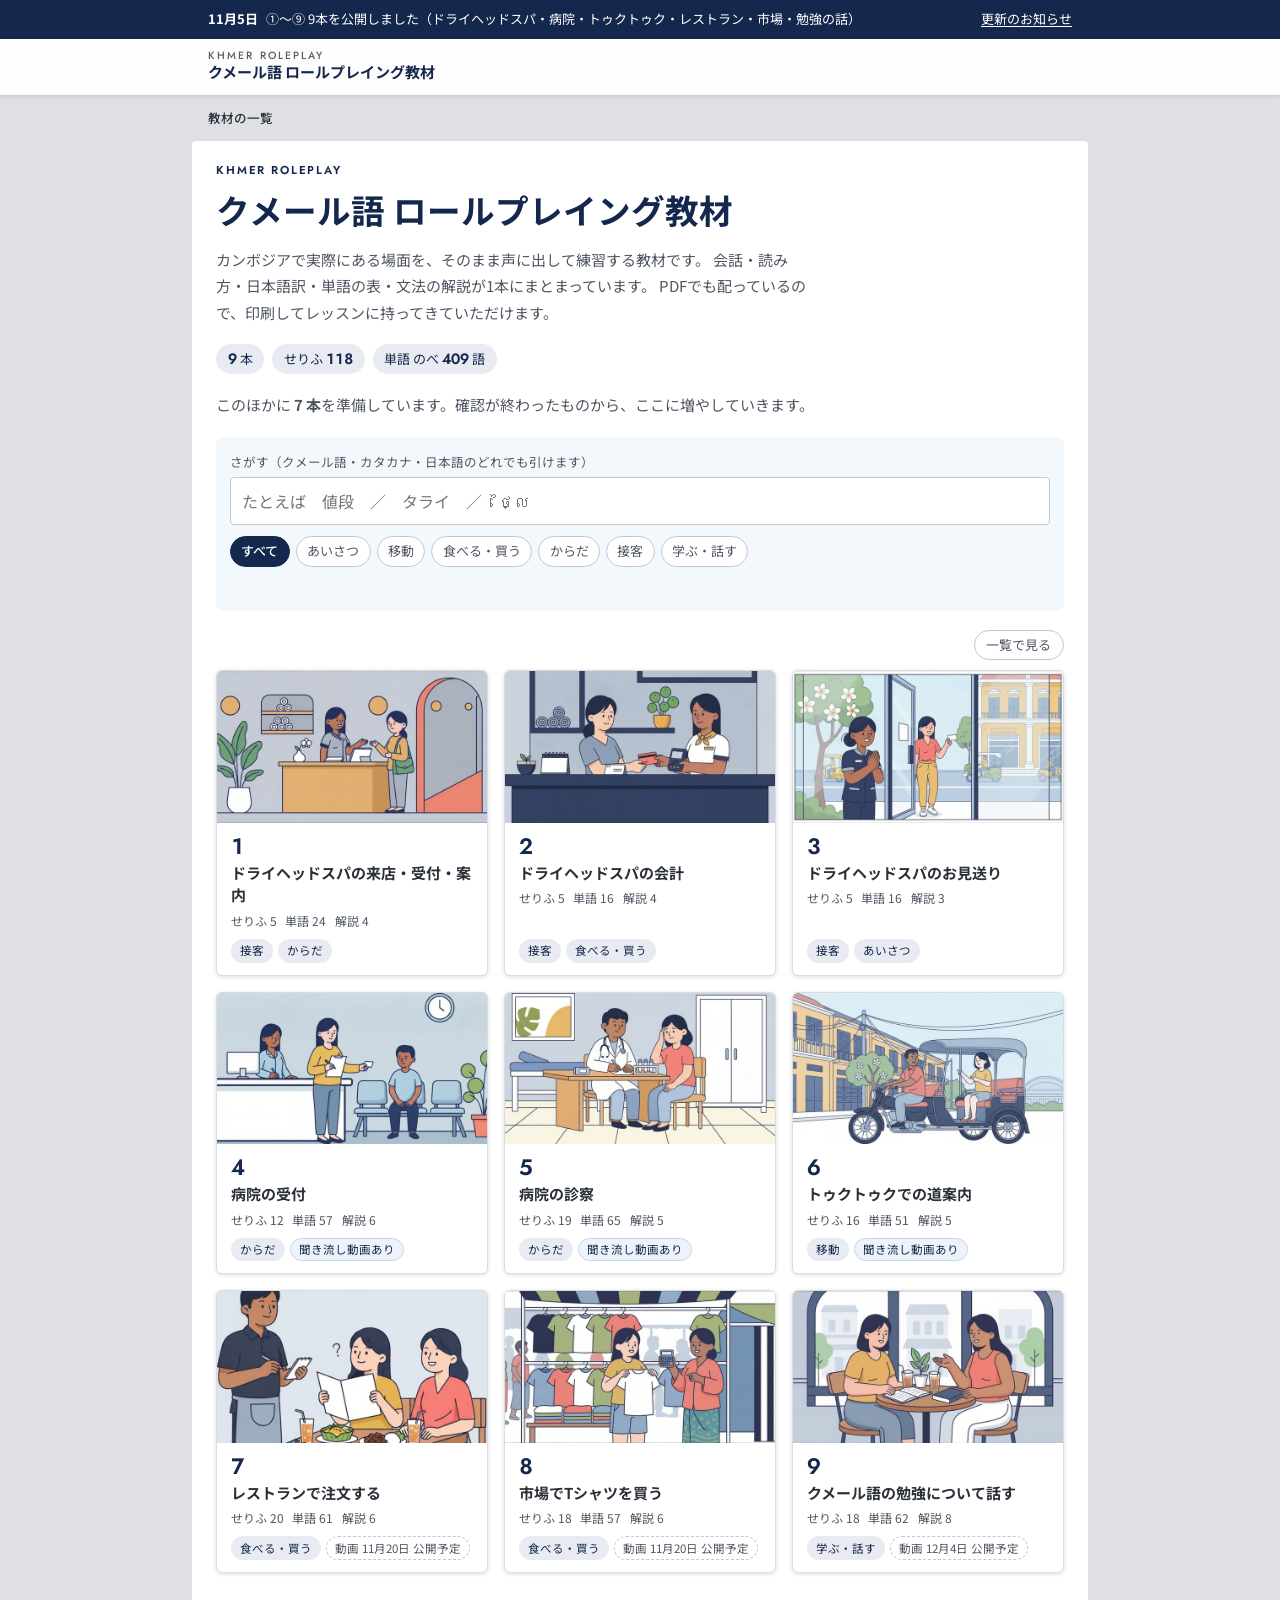
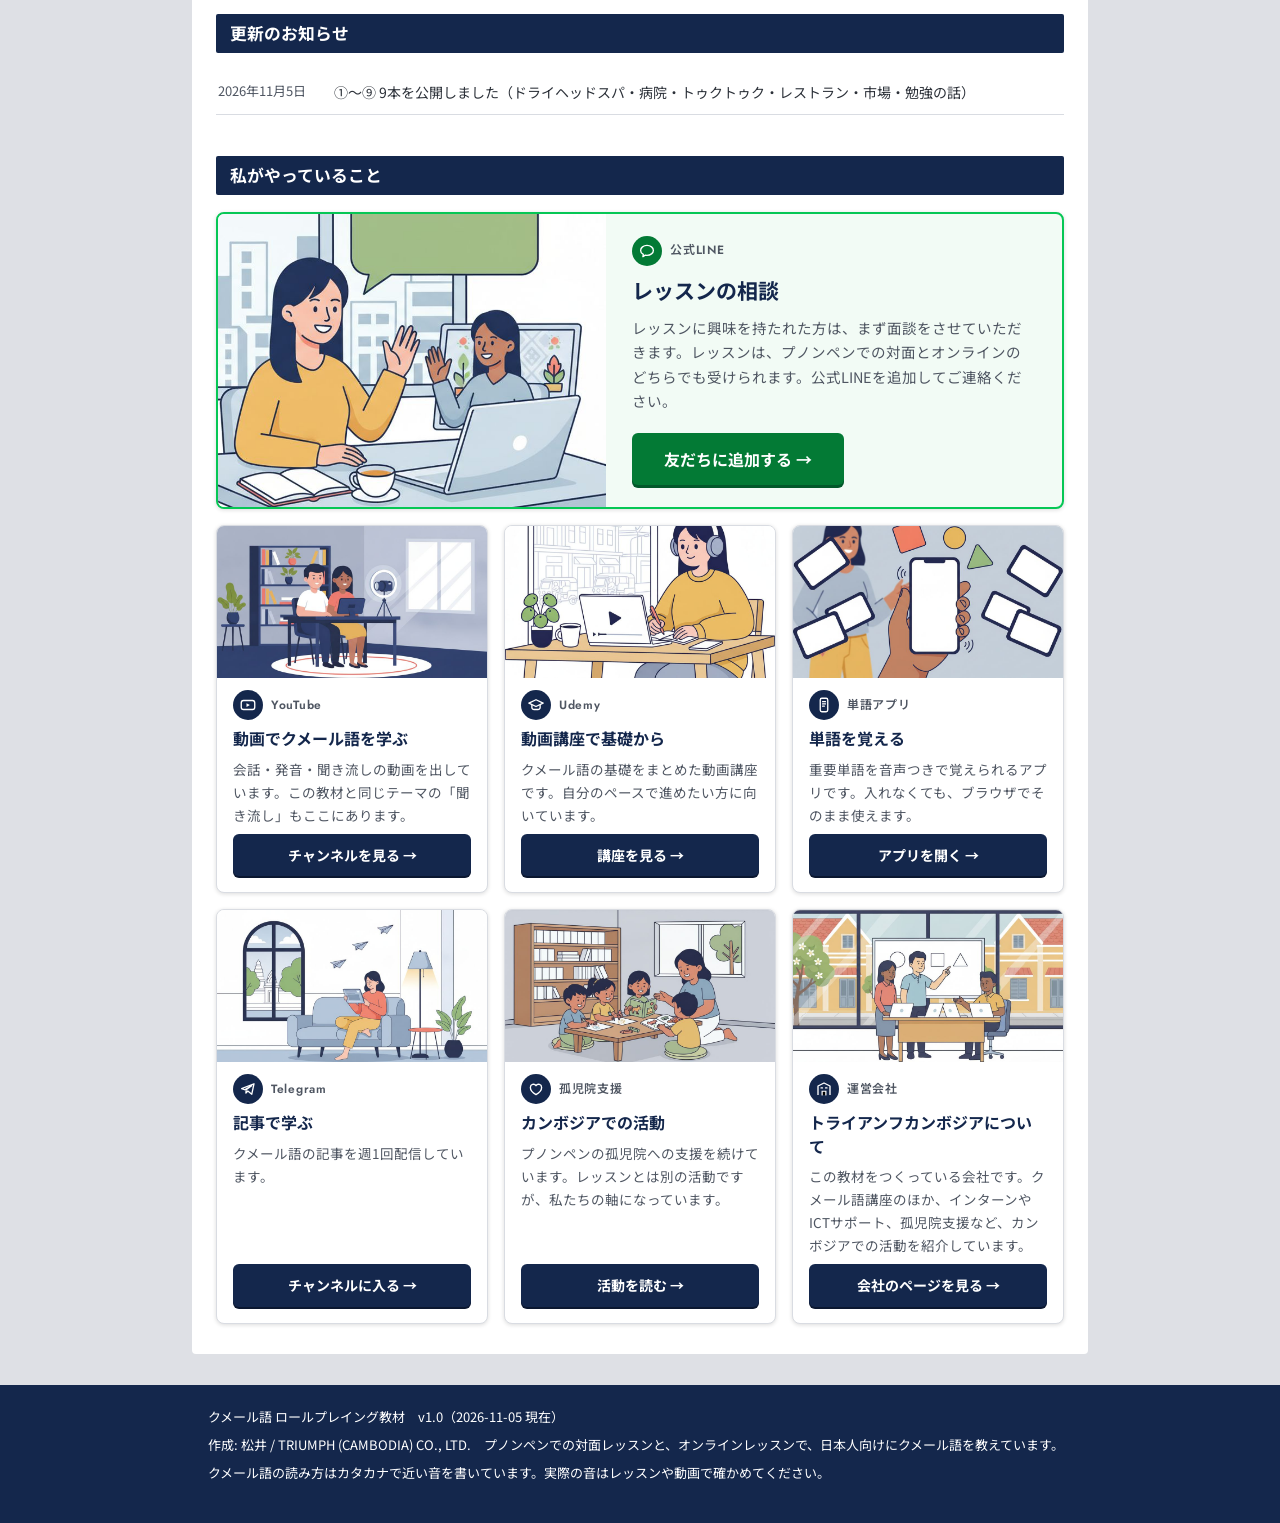
==== commit c97023dd: "暗い画面でも見本と同じ明るい配色に。私がやっていることを絵つきのカードにし、運営会社を追加。足もとにオンラインでも教えていることを Co-Authored-By: Claude Opus 5.5 <n" ====
--- a/index.html
+++ b/index.html
@@ -5,8 +5,8 @@
 <meta name="viewport" content="width=device-width, initial-scale=1, viewport-fit=cover">
 <title>クメール語 ロールプレイング教材</title>
 <meta name="description" content="カンボジアの実際の場面で使うクメール語の会話教材です。会話・読み方・日本語訳・単語・文法解説つき。PDFも配っています。">
-<meta name="theme-color" content="#FDFDFD" media="(prefers-color-scheme: light)">
-<meta name="theme-color" content="#141B26" media="(prefers-color-scheme: dark)">
+<meta name="theme-color" content="#FDFDFD">
+<meta name="color-scheme" content="only light">
 <link rel="canonical" href="https://matsui-khmer.github.io/khmer-roleplay/">
 <meta property="og:title" content="クメール語 ロールプレイング教材">
 <meta property="og:description" content="カンボジアの実際の場面で使うクメール語の会話教材です。会話・読み方・日本語訳・単語・文法解説つき。PDFも配っています。">
@@ -18,7 +18,7 @@
 <link rel="preconnect" href="https://fonts.googleapis.com">
 <link rel="preconnect" href="https://fonts.gstatic.com" crossorigin>
 <link rel="stylesheet" href="https://fonts.googleapis.com/css2?family=Noto+Sans+JP:wght@400;500;700&amp;family=Noto+Sans+Khmer:wght@400;600&amp;family=Jost:wght@500;600&amp;display=swap">
-<link rel="stylesheet" href="./assets/style.css">
+<link rel="stylesheet" href="./assets/style.css?v=d20261110b">
 <script src="./assets/index.js" defer></script>
 </head>
 <body>
@@ -66,12 +66,13 @@
 
 <h2 class="display" id="service">私がやっていること</h2>
 <ul class="svc">
-<li><div class="top"><span class="ic" aria-hidden="true"><svg viewBox="0 0 24 24"><rect x="3" y="6" width="18" height="12" rx="3" fill="none" stroke="currentColor" stroke-width="1.8"/><path d="M10 9.5v5l4.5-2.5z" fill="currentColor"/></svg></span><p class="who">YouTube</p></div><h3>動画でクメール語を学ぶ</h3><p>会話・発音・聞き流しの動画を出しています。この教材と同じテーマの「聞き流し」もここにあります。</p><p class="go"><a href="https://www.youtube.com/@cambodia_shibu" target="_blank" rel="noopener">チャンネルを見る →</a></p></li>
-<li class="line"><div class="top"><span class="ic" aria-hidden="true"><svg viewBox="0 0 24 24"><path d="M12 4.5c-4.7 0-8.5 3-8.5 6.7 0 2.2 1.4 4.2 3.6 5.4l-.6 3 3.3-2c.7.2 1.4.2 2.2.2 4.7 0 8.5-3 8.5-6.6S16.7 4.5 12 4.5z" fill="none" stroke="currentColor" stroke-width="1.8" stroke-linejoin="round"/></svg></span><p class="who">公式LINE</p></div><h3>レッスンの相談</h3><p>レッスンに興味を持たれた方は、まず面談をさせていただきます。公式LINEを追加してご連絡ください。</p><p class="go"><a href="https://matsui-khmer.github.io/khmer-word-app/line/?src=kyozai" target="_blank" rel="noopener">友だちに追加する →</a></p></li>
-<li><div class="top"><span class="ic" aria-hidden="true"><svg viewBox="0 0 24 24"><path d="M2.5 9.5 12 5l9.5 4.5L12 14z" fill="none" stroke="currentColor" stroke-width="1.8" stroke-linejoin="round"/><path d="M6.5 11.5v4c0 1.3 2.5 2.5 5.5 2.5s5.5-1.2 5.5-2.5v-4" fill="none" stroke="currentColor" stroke-width="1.8"/></svg></span><p class="who">Udemy</p></div><h3>動画講座で基礎から</h3><p>クメール語の基礎をまとめた動画講座です。自分のペースで進めたい方に向いています。</p><p class="go"><a href="https://www.udemy.com/course/khmerstudy/?referralCode=788FF72832C6695A9B30" target="_blank" rel="noopener">講座を見る →</a></p></li>
-<li><div class="top"><span class="ic" aria-hidden="true"><svg viewBox="0 0 24 24"><rect x="7" y="3" width="10" height="18" rx="2.2" fill="none" stroke="currentColor" stroke-width="1.8"/><path d="M10 7.5h4M10 10.5h4M10 13.5h2.5" stroke="currentColor" stroke-width="1.6" stroke-linecap="round"/></svg></span><p class="who">単語アプリ</p></div><h3>単語を覚える</h3><p>重要単語を音声つきで覚えられるアプリです。入れなくても、ブラウザでそのまま使えます。</p><p class="go"><a href="https://matsui-khmer.github.io/khmer-word-app/" target="_blank" rel="noopener">アプリを開く →</a></p></li>
-<li><div class="top"><span class="ic" aria-hidden="true"><svg viewBox="0 0 24 24"><path d="M3.5 11.5 20 5l-3 14-5.2-4.3-2.6 2.6.3-4.2L17 7.5 7.5 13z" fill="none" stroke="currentColor" stroke-width="1.7" stroke-linejoin="round"/></svg></span><p class="who">Telegram</p></div><h3>記事で学ぶ</h3><p>クメール語の記事を週1回配信しています。</p><p class="go"><a href="https://t.me/khmerstudywithme" target="_blank" rel="noopener">チャンネルに入る →</a></p></li>
-<li><div class="top"><span class="ic" aria-hidden="true"><svg viewBox="0 0 24 24"><path d="M12 19.5s-7.5-4.4-7.5-9.6A4.1 4.1 0 0 1 12 7.6a4.1 4.1 0 0 1 7.5 2.3c0 5.2-7.5 9.6-7.5 9.6z" fill="none" stroke="currentColor" stroke-width="1.8" stroke-linejoin="round"/></svg></span><p class="who">孤児院支援</p></div><h3>カンボジアでの活動</h3><p>プノンペンの孤児院への支援を続けています。レッスンとは別の活動ですが、私たちの軸になっています。</p><p class="go"><a href="https://triumph.jp/community/category/cambodia/" target="_blank" rel="noopener">活動を読む →</a></p></li>
+<li class="line"><a class="sv" href="https://matsui-khmer.github.io/khmer-word-app/line/?src=kyozai" target="_blank" rel="noopener" aria-label="公式LINE：レッスンの相談（友だちに追加する）"><span class="pic"><img src="./svc/line.jpg" alt="" width="640" height="360" loading="lazy" decoding="async"></span><div class="sb"><span class="top"><span class="ic" aria-hidden="true"><svg viewBox="0 0 24 24"><path d="M12 4.5c-4.7 0-8.5 3-8.5 6.7 0 2.2 1.4 4.2 3.6 5.4l-.6 3 3.3-2c.7.2 1.4.2 2.2.2 4.7 0 8.5-3 8.5-6.6S16.7 4.5 12 4.5z" fill="none" stroke="currentColor" stroke-width="1.8" stroke-linejoin="round"/></svg></span><span class="who">公式LINE</span></span><h3>レッスンの相談</h3><span class="tx">レッスンに興味を持たれた方は、まず面談をさせていただきます。レッスンは、プノンペンでの対面とオンラインのどちらでも受けられます。公式LINEを追加してご連絡ください。</span><span class="go" aria-hidden="true">友だちに追加する →</span></div></a></li>
+<li><a class="sv" href="https://www.youtube.com/@cambodia_shibu" target="_blank" rel="noopener" aria-label="YouTube：動画でクメール語を学ぶ（チャンネルを見る）"><span class="pic"><img src="./svc/youtube.jpg" alt="" width="640" height="360" loading="lazy" decoding="async"></span><div class="sb"><span class="top"><span class="ic" aria-hidden="true"><svg viewBox="0 0 24 24"><rect x="3" y="6" width="18" height="12" rx="3" fill="none" stroke="currentColor" stroke-width="1.8"/><path d="M10 9.5v5l4.5-2.5z" fill="currentColor"/></svg></span><span class="who">YouTube</span></span><h3>動画でクメール語を学ぶ</h3><span class="tx">会話・発音・聞き流しの動画を出しています。この教材と同じテーマの「聞き流し」もここにあります。</span><span class="go" aria-hidden="true">チャンネルを見る →</span></div></a></li>
+<li><a class="sv" href="https://www.udemy.com/course/khmerstudy/?referralCode=788FF72832C6695A9B30" target="_blank" rel="noopener" aria-label="Udemy：動画講座で基礎から（講座を見る）"><span class="pic"><img src="./svc/udemy.jpg" alt="" width="640" height="360" loading="lazy" decoding="async"></span><div class="sb"><span class="top"><span class="ic" aria-hidden="true"><svg viewBox="0 0 24 24"><path d="M2.5 9.5 12 5l9.5 4.5L12 14z" fill="none" stroke="currentColor" stroke-width="1.8" stroke-linejoin="round"/><path d="M6.5 11.5v4c0 1.3 2.5 2.5 5.5 2.5s5.5-1.2 5.5-2.5v-4" fill="none" stroke="currentColor" stroke-width="1.8"/></svg></span><span class="who">Udemy</span></span><h3>動画講座で基礎から</h3><span class="tx">クメール語の基礎をまとめた動画講座です。自分のペースで進めたい方に向いています。</span><span class="go" aria-hidden="true">講座を見る →</span></div></a></li>
+<li><a class="sv" href="https://matsui-khmer.github.io/khmer-word-app/" target="_blank" rel="noopener" aria-label="単語アプリ：単語を覚える（アプリを開く）"><span class="pic"><img src="./svc/app.jpg" alt="" width="640" height="360" loading="lazy" decoding="async"></span><div class="sb"><span class="top"><span class="ic" aria-hidden="true"><svg viewBox="0 0 24 24"><rect x="7" y="3" width="10" height="18" rx="2.2" fill="none" stroke="currentColor" stroke-width="1.8"/><path d="M10 7.5h4M10 10.5h4M10 13.5h2.5" stroke="currentColor" stroke-width="1.6" stroke-linecap="round"/></svg></span><span class="who">単語アプリ</span></span><h3>単語を覚える</h3><span class="tx">重要単語を音声つきで覚えられるアプリです。入れなくても、ブラウザでそのまま使えます。</span><span class="go" aria-hidden="true">アプリを開く →</span></div></a></li>
+<li><a class="sv" href="https://t.me/khmerstudywithme" target="_blank" rel="noopener" aria-label="Telegram：記事で学ぶ（チャンネルに入る）"><span class="pic"><img src="./svc/telegram.jpg" alt="" width="640" height="360" loading="lazy" decoding="async"></span><div class="sb"><span class="top"><span class="ic" aria-hidden="true"><svg viewBox="0 0 24 24"><path d="M3.5 11.5 20 5l-3 14-5.2-4.3-2.6 2.6.3-4.2L17 7.5 7.5 13z" fill="none" stroke="currentColor" stroke-width="1.7" stroke-linejoin="round"/></svg></span><span class="who">Telegram</span></span><h3>記事で学ぶ</h3><span class="tx">クメール語の記事を週1回配信しています。</span><span class="go" aria-hidden="true">チャンネルに入る →</span></div></a></li>
+<li><a class="sv" href="https://triumph.jp/community/category/cambodia/" target="_blank" rel="noopener" aria-label="孤児院支援：カンボジアでの活動（活動を読む）"><span class="pic"><img src="./svc/orphanage.jpg" alt="" width="640" height="360" loading="lazy" decoding="async"></span><div class="sb"><span class="top"><span class="ic" aria-hidden="true"><svg viewBox="0 0 24 24"><path d="M12 19.5s-7.5-4.4-7.5-9.6A4.1 4.1 0 0 1 12 7.6a4.1 4.1 0 0 1 7.5 2.3c0 5.2-7.5 9.6-7.5 9.6z" fill="none" stroke="currentColor" stroke-width="1.8" stroke-linejoin="round"/></svg></span><span class="who">孤児院支援</span></span><h3>カンボジアでの活動</h3><span class="tx">プノンペンの孤児院への支援を続けています。レッスンとは別の活動ですが、私たちの軸になっています。</span><span class="go" aria-hidden="true">活動を読む →</span></div></a></li>
+<li><a class="sv" href="https://www.triumph.jp/cambodia/" target="_blank" rel="noopener" aria-label="運営会社：トライアンフカンボジアについて（会社のページを見る）"><span class="pic"><img src="./svc/company.jpg" alt="" width="640" height="360" loading="lazy" decoding="async"></span><div class="sb"><span class="top"><span class="ic" aria-hidden="true"><svg viewBox="0 0 24 24"><path d="M4 20V8l8-4 8 4v12" fill="none" stroke="currentColor" stroke-width="1.8" stroke-linejoin="round"/><path d="M9.5 20v-5h5v5M8 10.5h2M14 10.5h2" stroke="currentColor" stroke-width="1.6" stroke-linecap="round"/></svg></span><span class="who">運営会社</span></span><h3>トライアンフカンボジアについて</h3><span class="tx">この教材をつくっている会社です。クメール語講座のほか、インターンやICTサポート、孤児院支援など、カンボジアでの活動を紹介しています。</span><span class="go" aria-hidden="true">会社のページを見る →</span></div></a></li>
 </ul>
 
 <div class="a2hs" id="a2hs">
@@ -82,10 +83,10 @@
 </main>
 <footer class="foot"><div class="wrap">
 <p>クメール語 ロールプレイング教材　v1.0（2026-11-05 現在）</p>
-<p>作成: 松井 / TRIUMPH (CAMBODIA) CO., LTD.　プノンペンで日本人向けにクメール語を教えています。</p>
+<p>作成: 松井 / TRIUMPH (CAMBODIA) CO., LTD.　プノンペンでの対面レッスンと、オンラインレッスンで、日本人向けにクメール語を教えています。</p>
 <p>クメール語の読み方はカタカナで近い音を書いています。実際の音はレッスンや動画で確かめてください。</p>
 </div></footer>
 <script>window.BASE="/khmer-roleplay/";</script>
-<script src="./assets/app.js" defer></script>
+<script src="./assets/app.js?v=d20261110b" defer></script>
 </body>
 </html>
--- a/assets/style.css
+++ b/assets/style.css
@@ -47,64 +47,11 @@
   --on-line: #FFFFFF;
   --shadow: 0 1px 4px rgba(0, 0, 0, .14);
   --maxw: 56rem;
-}
-
-@media (prefers-color-scheme: dark) {
-  :root:not([data-theme="light"]) {
-    --paper: #0F141D;
-    --sheet: #171E2A;
-    --head: #141B26;
-    --find: #1A2333;
-    --chip: #222C3C;
-    --ink: #E5E8EE;
-    --ink-soft: #B0B8C5;
-    --ink-faint: #9AA3B1;
-    --yomi: #9DC0F5;
-    --rule: #283244;
-    --rule-hard: #39455A;
-    --main: #9DB8E8;
-    --main-ink: #B7CBF0;
-    --main-soft: #1C2A40;
-    --main-line: #34507A;
-    --on-main: #0F1726;
-    --band: #24365A;
-    --on-band: #E5E8EE;
-    --mark: #5C5418;
-    --line: #36C26A;
-    --line-edge: #2FAF5E;
-    --line-soft: #14261C;
-    --on-line: #06200F;
-    --shadow: 0 1px 4px rgba(0, 0, 0, .5);
-    color-scheme: dark;
-  }
-}
-
-:root[data-theme="dark"] {
-  --paper: #0F141D;
-  --sheet: #171E2A;
-  --head: #141B26;
-  --find: #1A2333;
-  --chip: #222C3C;
-  --ink: #E5E8EE;
-  --ink-soft: #B0B8C5;
-  --ink-faint: #9AA3B1;
-  --yomi: #9DC0F5;
-  --rule: #283244;
-  --rule-hard: #39455A;
-  --main: #9DB8E8;
-  --main-ink: #B7CBF0;
-  --main-soft: #1C2A40;
-  --main-line: #34507A;
-  --on-main: #0F1726;
-  --band: #24365A;
-  --on-band: #E5E8EE;
-  --mark: #5C5418;
-  --line: #36C26A;
-  --line-edge: #2FAF5E;
-  --line-soft: #14261C;
-  --on-line: #06200F;
-  --shadow: 0 1px 4px rgba(0, 0, 0, .5);
-  color-scheme: dark;
+  /* ★★ 2026-11-10 夜、暗い画面の配色をやめた。松井さん「背景が全体的に暗くて見本で見せてもらったものと
+     全然クオリティが異なります。ダークモードでも見本と同じ色にして良いので、とにかく見本と全く同じデザインに」。
+     端末が暗い表示でも、この明るい配色だけで出す（ブラウザの自動の暗転も断る＝only light）。
+     **暗い画面の塊を戻さないこと**（点検する.py ■15 が見ている） */
+  color-scheme: only light;
 }
 
 * { box-sizing: border-box }
@@ -168,7 +115,7 @@
 }
 .band b { font-weight: 700; white-space: nowrap }
 .band a { color: var(--on-band); margin-inline-start: auto; white-space: nowrap }
-/* ★ 明るい画面では --main と --band が同じ紺なので、ふつうの枠だと帯に溶ける（レビューF2） */
+/* ★ --main と --band が同じ紺なので、ふつうの枠だと帯に溶ける（レビューF2） */
 .band a:focus-visible { outline-color: var(--on-band) }
 
 /* ── 上の白い帯（サイト名。案1改） ──────────────────── */
@@ -426,29 +373,43 @@
 }
 .log time { color: var(--ink-soft); font-size: 13px; font-variant-numeric: tabular-nums }
 
-/* ── サービス案内（案37 → 案1改で印つき） ─────────────── */
+/* ── サービス案内（案37 → 2026-11-10 夜、絵つきのカードに） ───────
+   松井さん「他が開いてみたいと思わないデザインなので、つい押したくなるようなデザインにしてください」
+   → カード全体が1つのリンク。上に絵、下に紺の大きなボタン。乗せると浮いて絵が寄る。
+   公式LINEは、一覧では先頭に横長の大きいカード（教材ページの小さい版ではふつうの大きさ）。 */
 .svc {
   list-style: none;
   padding: 0;
   margin: 0;
   display: grid;
-  gap: 14px;
+  gap: 16px;
   grid-template-columns: repeat(auto-fill, minmax(15rem, 1fr));
 }
-.svc li {
-  background: var(--sheet);
-  border: 1px solid var(--rule-hard);
-  border-radius: 6px;
-  padding: 14px 16px 16px;
+.svc li { display: flex; min-width: 0 }
+.sv {
   display: flex;
   flex-direction: column;
-  gap: .45em;
+  width: 100%;
   min-width: 0;
-}
-.svc .top { display: flex; align-items: center; gap: 10px }
-.svc .ic {
-  width: 40px;
-  height: 40px;
+  background: var(--sheet);
+  border: 1px solid var(--rule);
+  border-radius: 8px;
+  overflow: hidden;
+  text-decoration: none;
+  color: inherit;
+  box-shadow: var(--shadow);
+  transition: transform .2s, box-shadow .2s;
+}
+.sv:hover { transform: translateY(-3px); box-shadow: 0 10px 22px -10px rgba(20, 39, 76, .45); color: inherit }
+.sv:focus-visible { outline: 2px solid var(--main); outline-offset: 3px }
+.sv .pic { display: block; aspect-ratio: 16 / 9; max-width: 100%; overflow: hidden; background: var(--chip) }
+.sv .pic img { display: block; width: 100%; height: 100%; object-fit: cover; transition: transform .35s }
+.sv:hover .pic img { transform: scale(1.05) }
+.sb { display: flex; flex-direction: column; gap: .45em; padding: 12px 16px 16px; flex: 1; min-width: 0 }
+.sv .top { display: flex; align-items: center; gap: 8px }
+.sv .ic {
+  width: 30px;
+  height: 30px;
   border-radius: 50%;
   background: var(--main);
   color: var(--on-main);
@@ -456,35 +417,50 @@
   place-items: center;
   flex: none;
 }
-.svc .ic svg { width: 22px; height: 22px; display: block }
-.svc .who {
+.sv .ic svg { width: 18px; height: 18px; display: block }
+.sv .who {
   font-family: "Jost", "Noto Sans JP", sans-serif;
   font-size: 12px;
   font-weight: 600;
   letter-spacing: .06em;
   color: var(--ink-soft);
-  margin: 0;
-}
-.svc h3 { font-size: 15.5px; line-height: 1.45; margin: 0; color: var(--main-ink) }
-.svc p { margin: 0; font-size: 13.5px; color: var(--ink-soft) }
-.svc .go { margin-top: auto; padding-top: .4em }
-.svc .go a {
-  display: inline-block;
-  font-size: 13.5px;
+}
+.svc h3 { font-size: 16px; line-height: 1.45; margin: 0; color: var(--main-ink) }
+.sv .tx { font-size: 13.5px; line-height: 1.7; color: var(--ink-soft) }
+.sv .go {
+  margin-top: auto;
+  display: block;
+  text-align: center;
+  font-size: 14px;
   font-weight: 700;
-  text-decoration: none;
-  padding: .4em 1em;
-  border-radius: 4px;
-  border: 1.5px solid var(--main);
-  color: var(--main-ink);
-}
-.svc .go a:hover { background: var(--main-soft) }
+  padding: .65em 1em;
+  border-radius: 6px;
+  background: var(--main);
+  color: var(--on-main);
+  box-shadow: 0 2px 0 #0B1730;
+}
+.sb .go { margin-top: auto }
+.sv:hover .go { filter: brightness(1.25) }
 /* 公式LINE だけ緑で目立たせる（レッスンの相談の入口）。
-   ★ ボタンの地は #048A3C。LINE の緑 #06C755 に白い字だと 2.2:1 しかない */
-.svc li.line { border: 2px solid var(--line-edge); background: var(--line-soft) }
+   ★ ボタンの地は #037A35。LINE の緑 #06C755 に白い字だと 2.2:1 しかない */
+.svc li.line .sv { border: 2px solid var(--line-edge); background: var(--line-soft) }
 .svc li.line .ic { background: var(--line); color: var(--on-line) }
-.svc li.line .go a { background: var(--line); border-color: var(--line); color: var(--on-line) }
-.svc li.line .go a:hover { filter: brightness(1.08) }
+.svc li.line .go { background: var(--line); color: var(--on-line); box-shadow: 0 3px 0 #02582A; font-size: 15px }
+/* ★ 乗せたときは明るくしない（明るくすると白い字が 4.5:1 を割る。2026-11-10 夜のレビュー指摘7）。濃くする */
+.svc li.line .sv:hover .go { filter: none; background: #02692D }
+/* 一覧では先頭に横長（作る.py が先頭に並べて出す。order で前に出すとキーボードの順とずれる） */
+.svc:not(.small) li.line { grid-column: 1 / -1 }
+@media (min-width: 48rem) {
+  .svc:not(.small) li.line .sv { flex-direction: row; align-items: stretch }
+  .svc:not(.small) li.line .pic { width: 46%; flex: none }
+  .svc:not(.small) li.line .sb { justify-content: center; padding: 22px 26px; gap: .6em }
+  .svc:not(.small) li.line h3 { font-size: 21px }
+  .svc:not(.small) li.line .tx { font-size: 14.5px }
+  .svc:not(.small) li.line .go { margin-top: .6em; align-self: flex-start; padding: .75em 2em; font-size: 16px }
+}
+/* 教材ページの小さい版（2枚）は2列に固定（auto-fill だと広い画面で3列目が空く。見本も2列） */
+.svc.small { grid-template-columns: repeat(2, minmax(0, 1fr)) }
+@media (max-width: 30rem) { .svc.small { grid-template-columns: 1fr } }
 
 /* ── 教材ページ ───────────────────────────── */
 .hero {
@@ -840,6 +816,6 @@
 }
 
 @media (prefers-reduced-motion: reduce) {
-  .thumb img { transition: none }
-  .card > a:hover .thumb img { transform: none }
-}
+  .thumb img, .sv, .sv .pic img { transition: none }
+  .card > a:hover .thumb img, .sv:hover, .sv:hover .pic img { transform: none }
+}
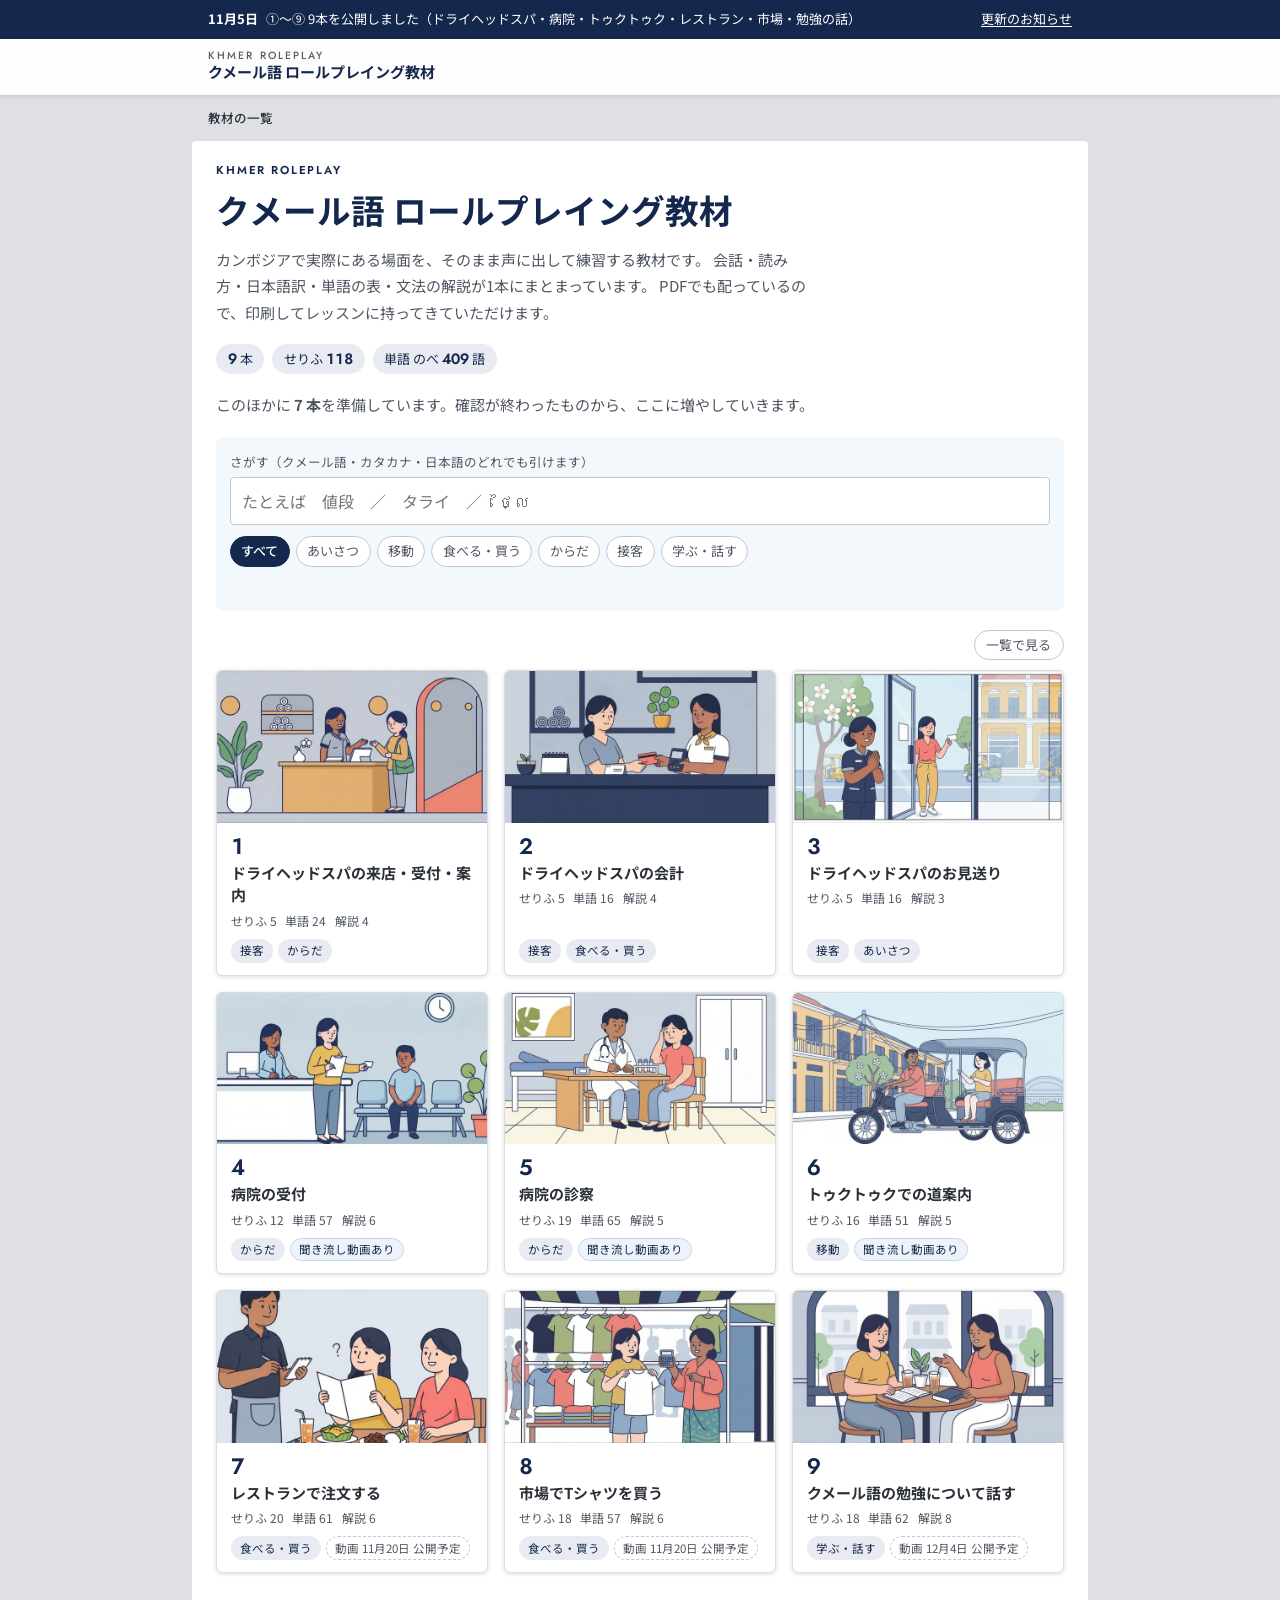
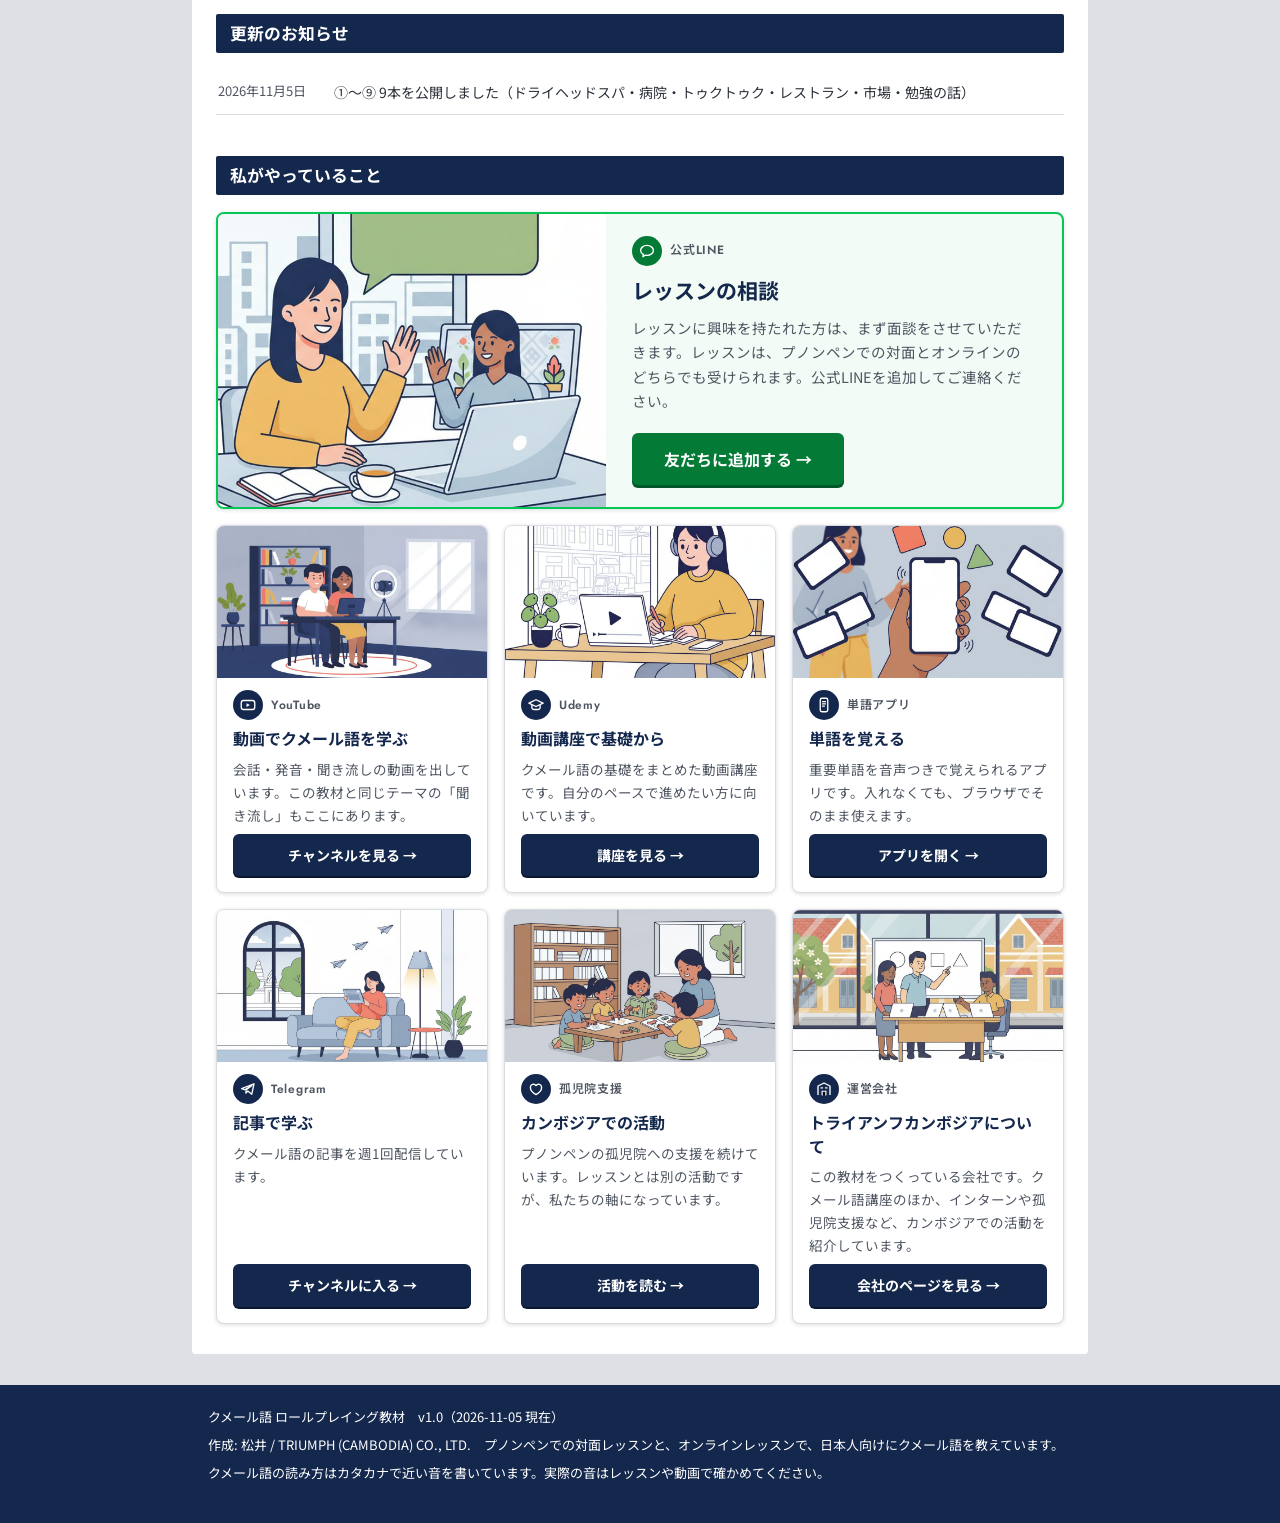
==== commit ecd09a26: "運営会社の紹介からICTサポートを外した Co-Authored-By: Claude Opus 5.5 <noreply@anthropic.com>" ====
--- a/index.html
+++ b/index.html
@@ -72,7 +72,7 @@
 <li><a class="sv" href="https://matsui-khmer.github.io/khmer-word-app/" target="_blank" rel="noopener" aria-label="単語アプリ：単語を覚える（アプリを開く）"><span class="pic"><img src="./svc/app.jpg" alt="" width="640" height="360" loading="lazy" decoding="async"></span><div class="sb"><span class="top"><span class="ic" aria-hidden="true"><svg viewBox="0 0 24 24"><rect x="7" y="3" width="10" height="18" rx="2.2" fill="none" stroke="currentColor" stroke-width="1.8"/><path d="M10 7.5h4M10 10.5h4M10 13.5h2.5" stroke="currentColor" stroke-width="1.6" stroke-linecap="round"/></svg></span><span class="who">単語アプリ</span></span><h3>単語を覚える</h3><span class="tx">重要単語を音声つきで覚えられるアプリです。入れなくても、ブラウザでそのまま使えます。</span><span class="go" aria-hidden="true">アプリを開く →</span></div></a></li>
 <li><a class="sv" href="https://t.me/khmerstudywithme" target="_blank" rel="noopener" aria-label="Telegram：記事で学ぶ（チャンネルに入る）"><span class="pic"><img src="./svc/telegram.jpg" alt="" width="640" height="360" loading="lazy" decoding="async"></span><div class="sb"><span class="top"><span class="ic" aria-hidden="true"><svg viewBox="0 0 24 24"><path d="M3.5 11.5 20 5l-3 14-5.2-4.3-2.6 2.6.3-4.2L17 7.5 7.5 13z" fill="none" stroke="currentColor" stroke-width="1.7" stroke-linejoin="round"/></svg></span><span class="who">Telegram</span></span><h3>記事で学ぶ</h3><span class="tx">クメール語の記事を週1回配信しています。</span><span class="go" aria-hidden="true">チャンネルに入る →</span></div></a></li>
 <li><a class="sv" href="https://triumph.jp/community/category/cambodia/" target="_blank" rel="noopener" aria-label="孤児院支援：カンボジアでの活動（活動を読む）"><span class="pic"><img src="./svc/orphanage.jpg" alt="" width="640" height="360" loading="lazy" decoding="async"></span><div class="sb"><span class="top"><span class="ic" aria-hidden="true"><svg viewBox="0 0 24 24"><path d="M12 19.5s-7.5-4.4-7.5-9.6A4.1 4.1 0 0 1 12 7.6a4.1 4.1 0 0 1 7.5 2.3c0 5.2-7.5 9.6-7.5 9.6z" fill="none" stroke="currentColor" stroke-width="1.8" stroke-linejoin="round"/></svg></span><span class="who">孤児院支援</span></span><h3>カンボジアでの活動</h3><span class="tx">プノンペンの孤児院への支援を続けています。レッスンとは別の活動ですが、私たちの軸になっています。</span><span class="go" aria-hidden="true">活動を読む →</span></div></a></li>
-<li><a class="sv" href="https://www.triumph.jp/cambodia/" target="_blank" rel="noopener" aria-label="運営会社：トライアンフカンボジアについて（会社のページを見る）"><span class="pic"><img src="./svc/company.jpg" alt="" width="640" height="360" loading="lazy" decoding="async"></span><div class="sb"><span class="top"><span class="ic" aria-hidden="true"><svg viewBox="0 0 24 24"><path d="M4 20V8l8-4 8 4v12" fill="none" stroke="currentColor" stroke-width="1.8" stroke-linejoin="round"/><path d="M9.5 20v-5h5v5M8 10.5h2M14 10.5h2" stroke="currentColor" stroke-width="1.6" stroke-linecap="round"/></svg></span><span class="who">運営会社</span></span><h3>トライアンフカンボジアについて</h3><span class="tx">この教材をつくっている会社です。クメール語講座のほか、インターンやICTサポート、孤児院支援など、カンボジアでの活動を紹介しています。</span><span class="go" aria-hidden="true">会社のページを見る →</span></div></a></li>
+<li><a class="sv" href="https://www.triumph.jp/cambodia/" target="_blank" rel="noopener" aria-label="運営会社：トライアンフカンボジアについて（会社のページを見る）"><span class="pic"><img src="./svc/company.jpg" alt="" width="640" height="360" loading="lazy" decoding="async"></span><div class="sb"><span class="top"><span class="ic" aria-hidden="true"><svg viewBox="0 0 24 24"><path d="M4 20V8l8-4 8 4v12" fill="none" stroke="currentColor" stroke-width="1.8" stroke-linejoin="round"/><path d="M9.5 20v-5h5v5M8 10.5h2M14 10.5h2" stroke="currentColor" stroke-width="1.6" stroke-linecap="round"/></svg></span><span class="who">運営会社</span></span><h3>トライアンフカンボジアについて</h3><span class="tx">この教材をつくっている会社です。クメール語講座のほか、インターンや孤児院支援など、カンボジアでの活動を紹介しています。</span><span class="go" aria-hidden="true">会社のページを見る →</span></div></a></li>
 </ul>
 
 <div class="a2hs" id="a2hs">
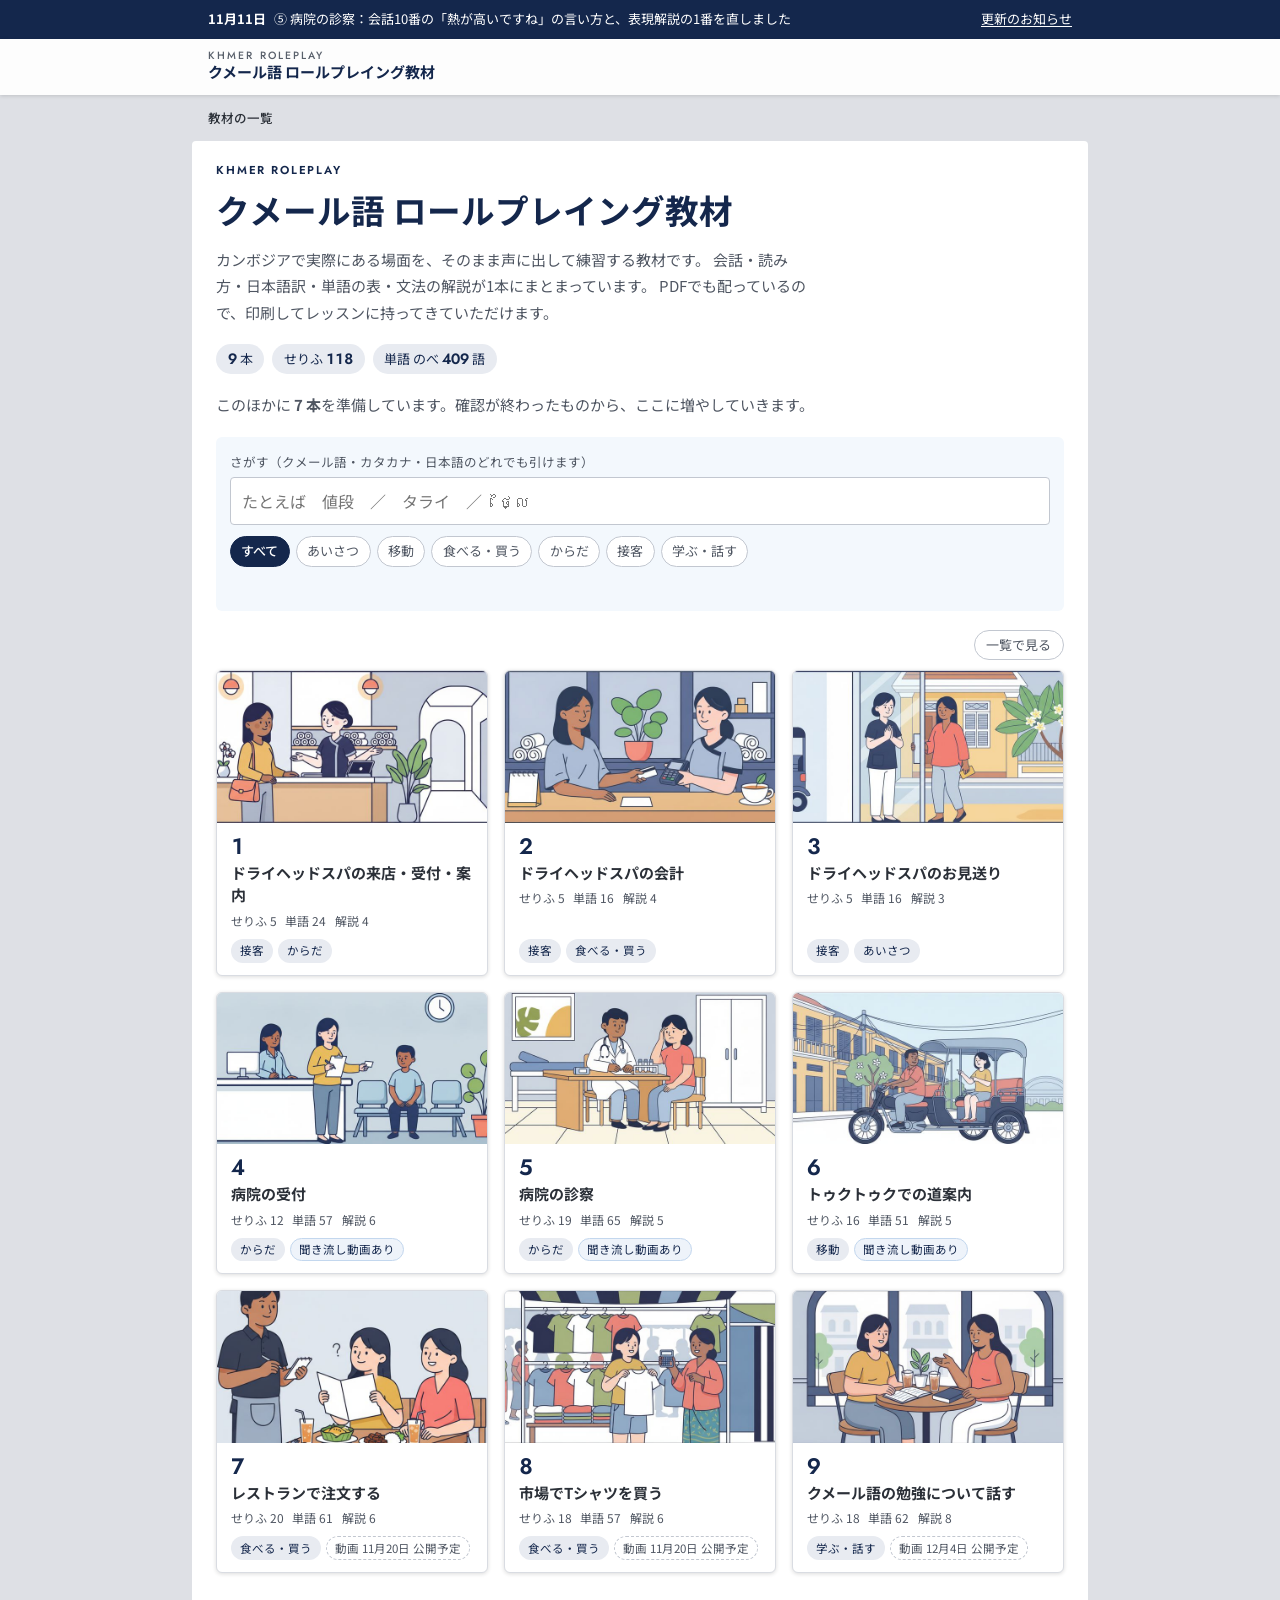
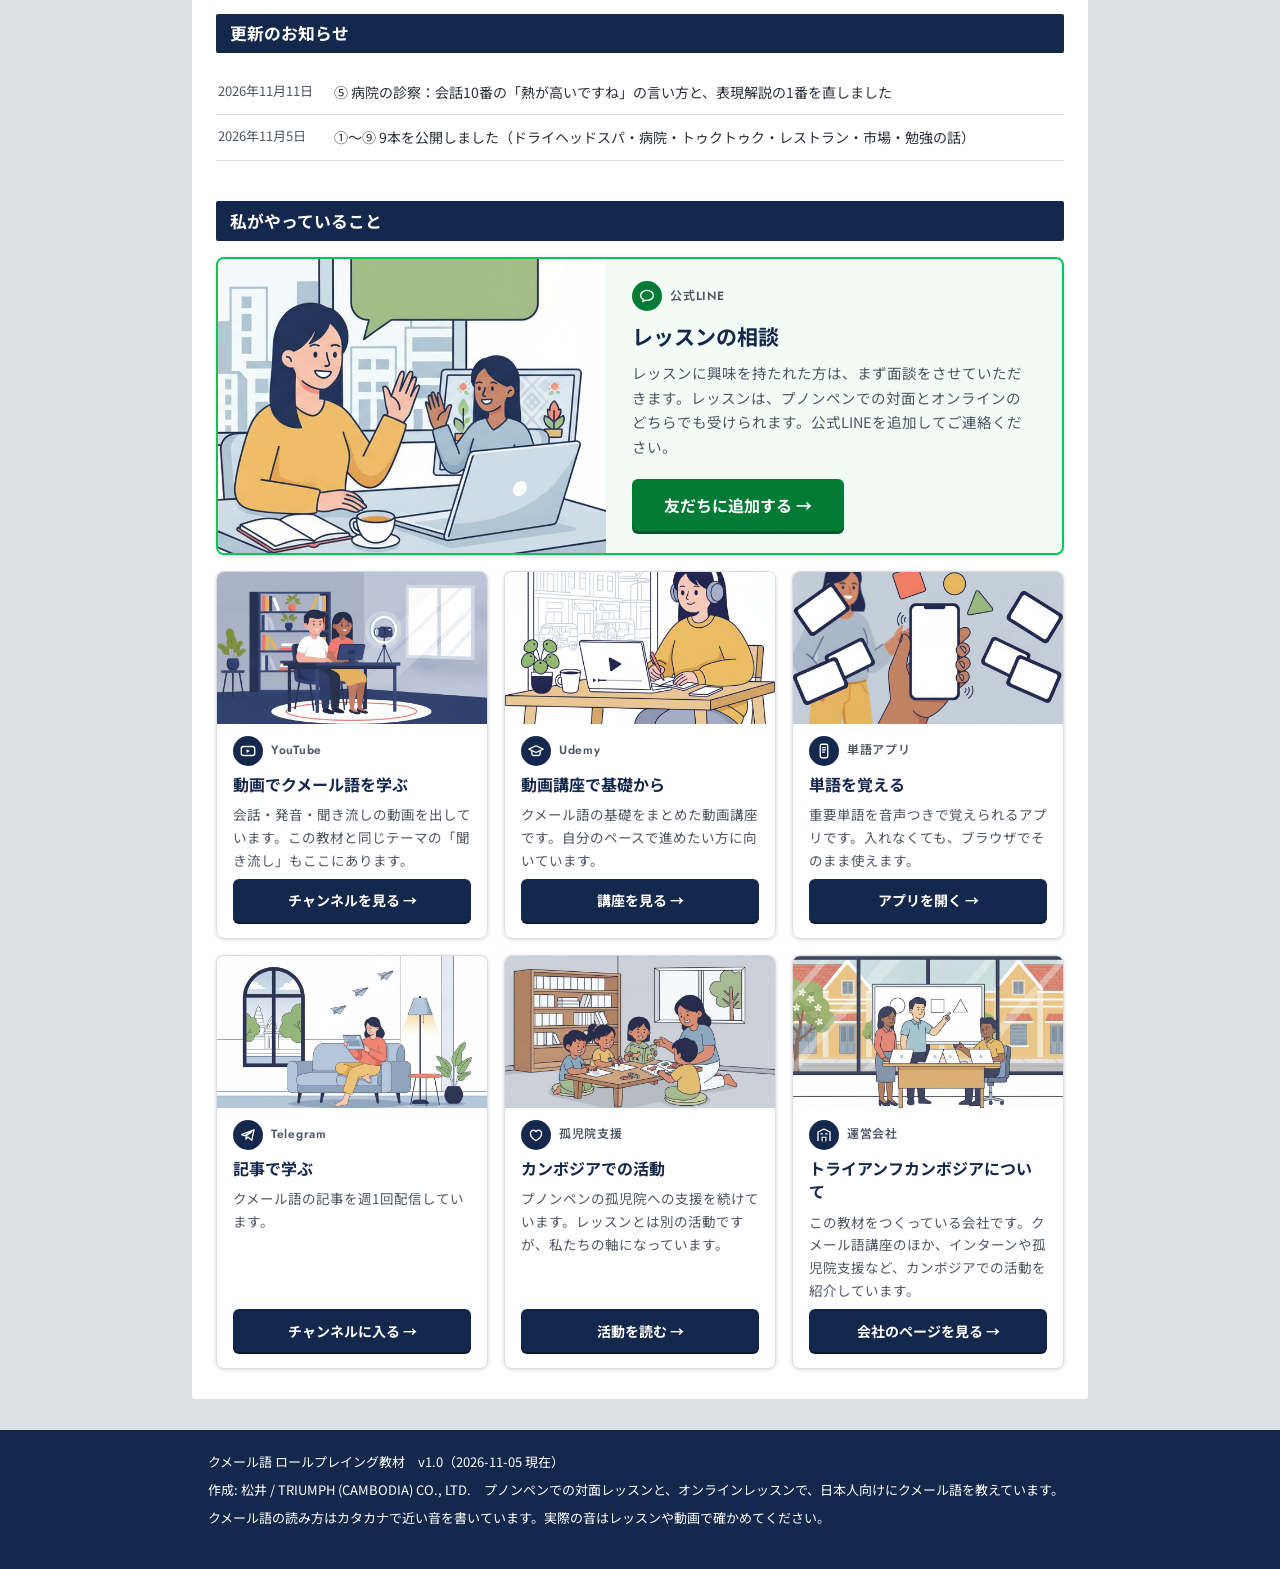
==== commit 6aeb01d0: "⑤ 病院の診察: 会話10番の「熱が高いですね」の言い方と表現解説1番を直した（カンボジア人講師の確認 2026-11-11） Co-Authored-By: Claude Opus 5.5 <nor" ====
--- a/index.html
+++ b/index.html
@@ -23,7 +23,7 @@
 </head>
 <body>
 <a class="skip" href="#main">本文へ</a>
-<div class="band"><div class="wrap"><b>11月5日</b><span>①〜⑨ 9本を公開しました（ドライヘッドスパ・病院・トゥクトゥク・レストラン・市場・勉強の話）</span><a href="./#koushin">更新のお知らせ</a></div></div>
+<div class="band"><div class="wrap"><b>11月11日</b><span>⑤ 病院の診察：会話10番の「熱が高いですね」の言い方と、表現解説の1番を直しました</span><a href="./#koushin">更新のお知らせ</a></div></div>
 <header class="head"><div class="wrap"><a class="logo" href="./"><small>Khmer roleplay</small>クメール語 ロールプレイング教材</a></div></header>
 <nav class="crumb wrap" aria-label="いまいる場所"><ol><li><span aria-current="page">教材の一覧</span></li></ol></nav>
 <script type="application/ld+json">{"@context": "https://schema.org", "@type": "BreadcrumbList", "itemListElement": [{"@type": "ListItem", "position": 1, "name": "教材の一覧"}]}</script>
@@ -61,6 +61,7 @@
 
 <h2 class="display" id="koushin">更新のお知らせ</h2>
 <ul class="log">
+<li><time datetime="2026-11-11">2026年11月11日</time><span>⑤ 病院の診察：会話10番の「熱が高いですね」の言い方と、表現解説の1番を直しました</span></li>
 <li><time datetime="2026-11-05">2026年11月5日</time><span>①〜⑨ 9本を公開しました（ドライヘッドスパ・病院・トゥクトゥク・レストラン・市場・勉強の話）</span></li>
 </ul>
 
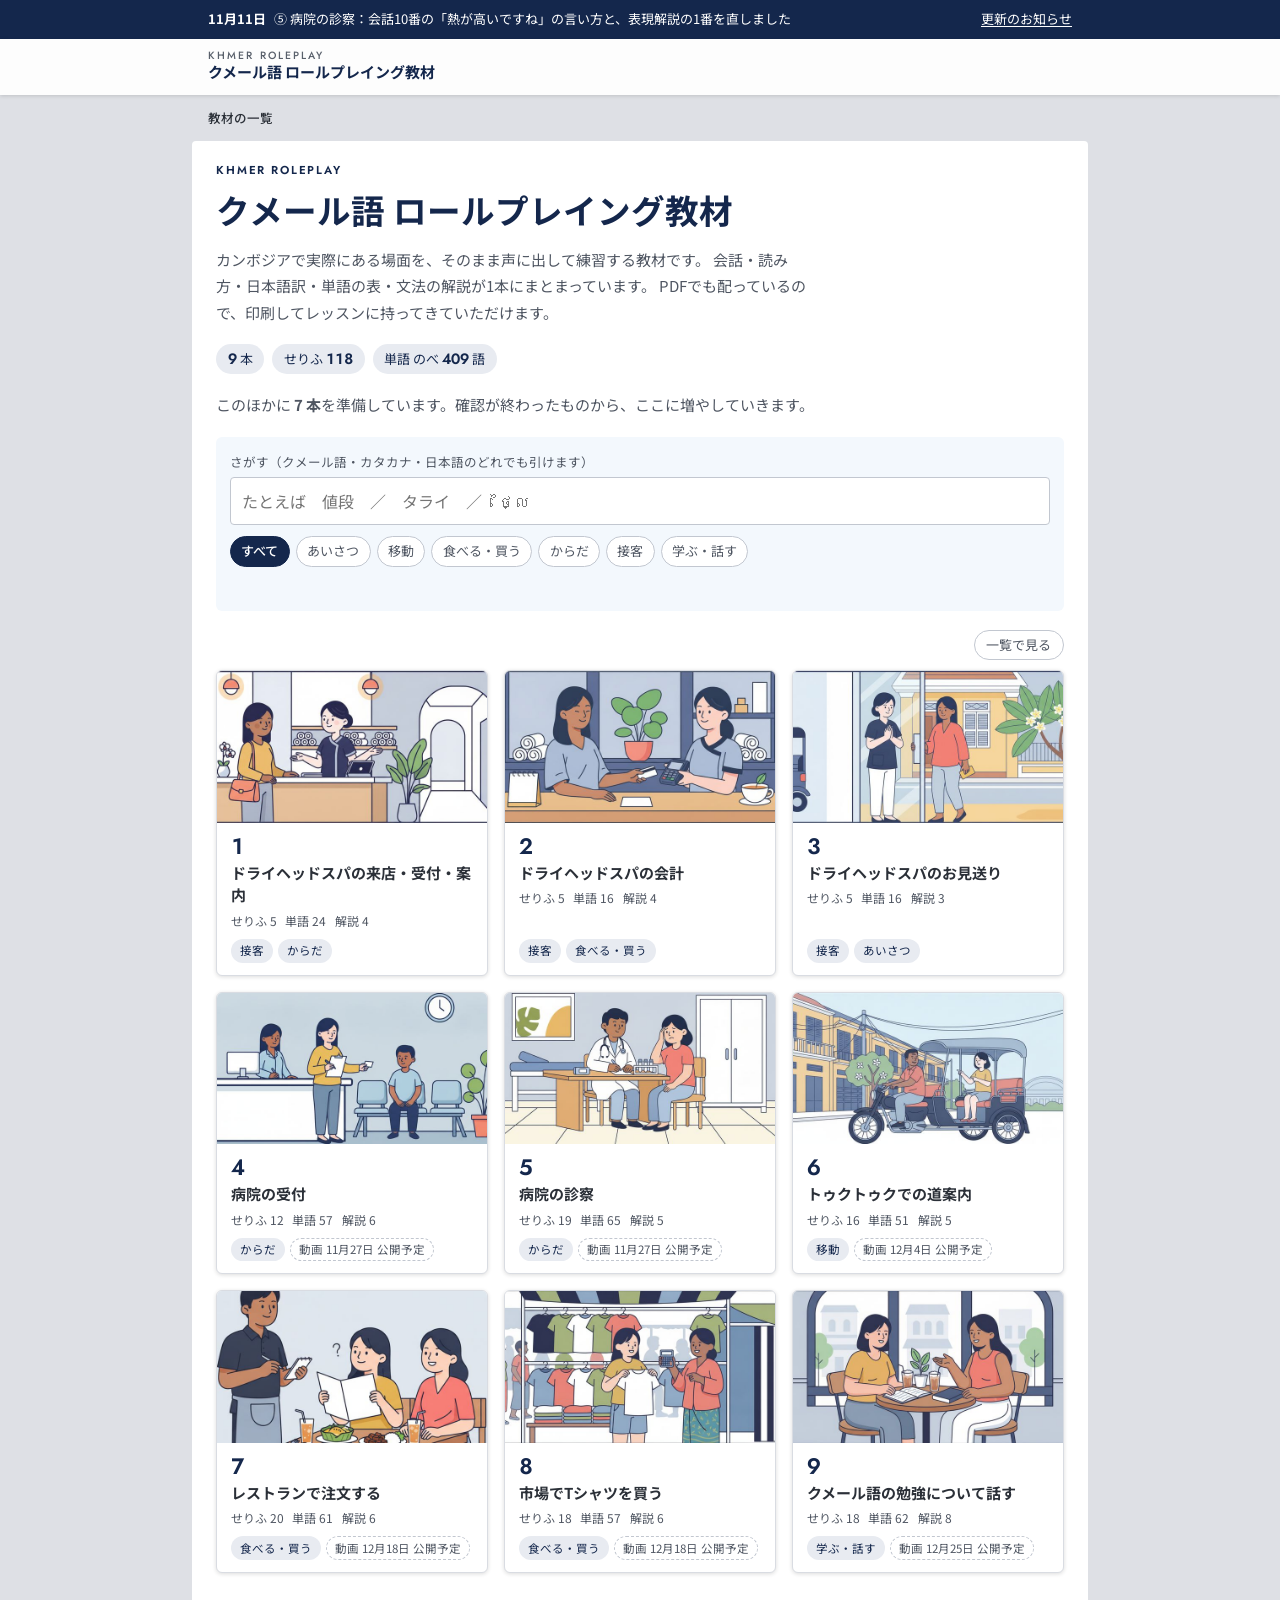
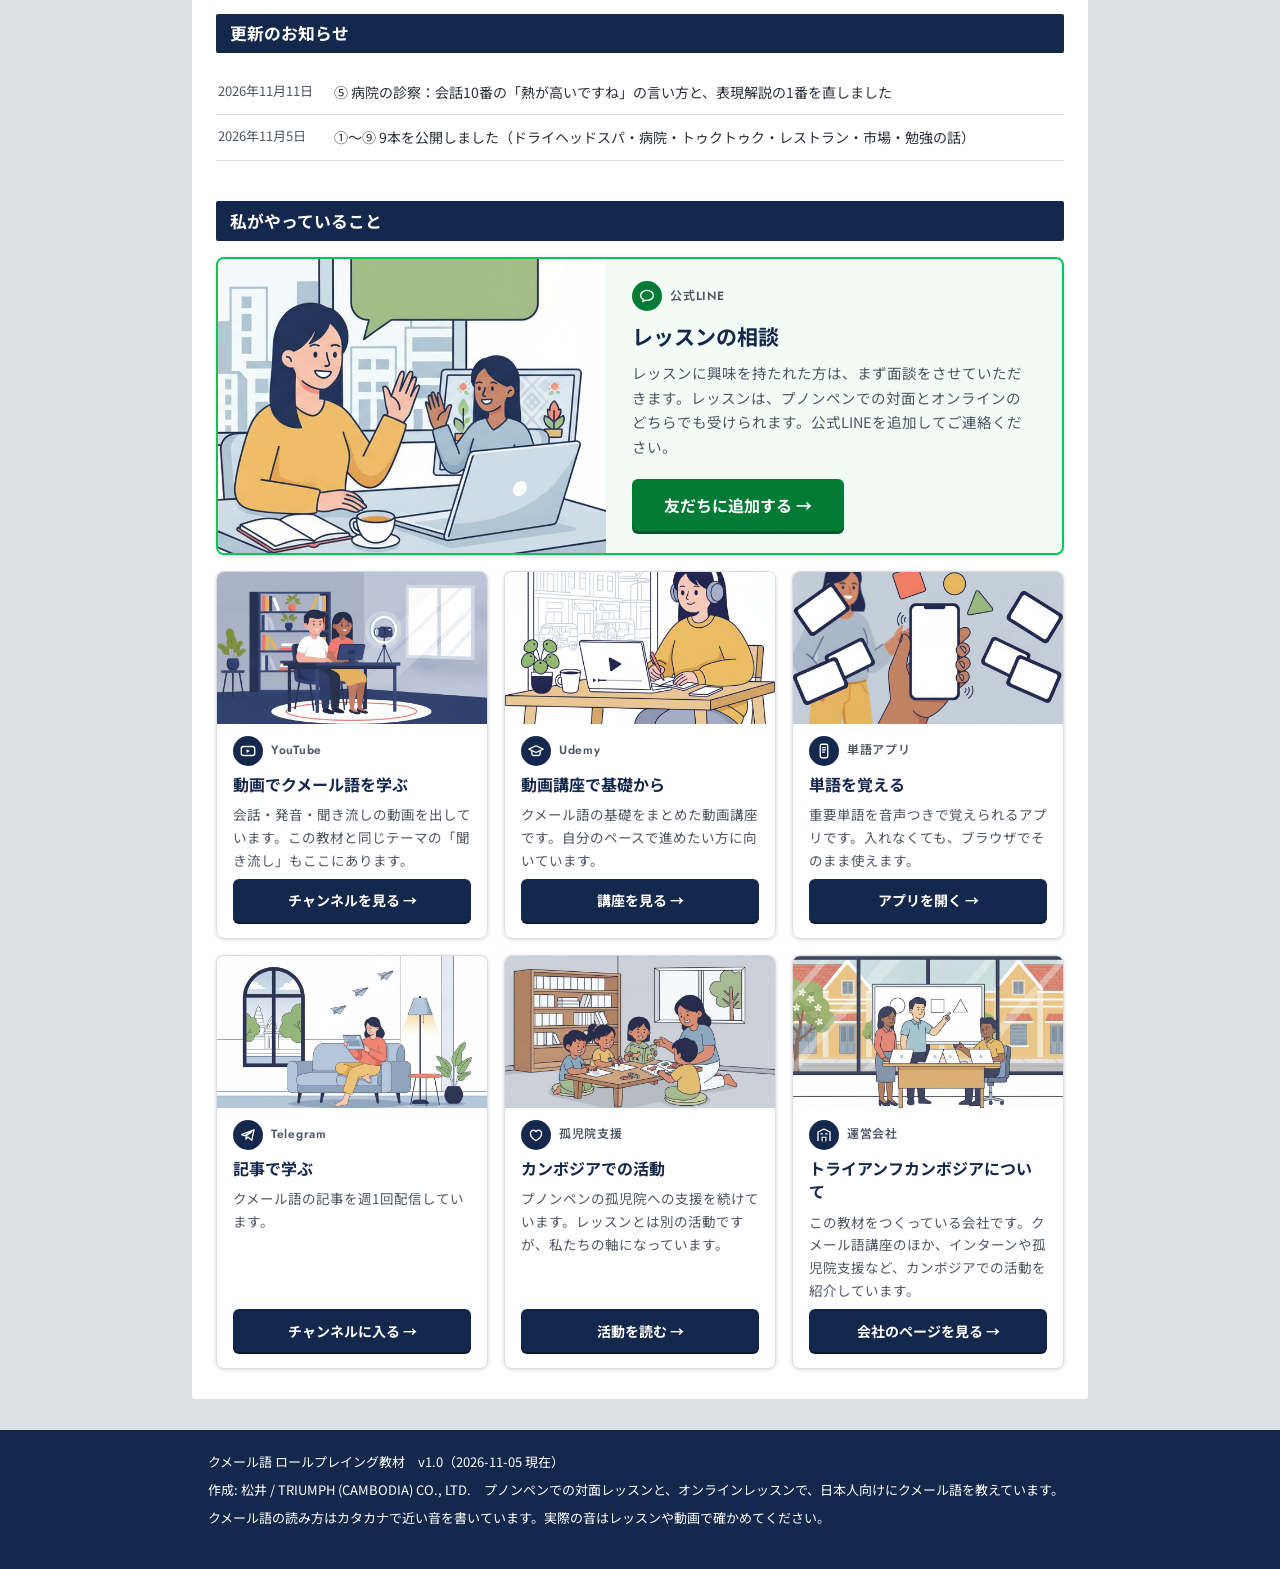
==== commit 63340e7c: "聞き流し動画の埋め込みを出し直しの公開予定に（旧動画は削除済み） 第2弾 11-27 / 第3弾 12-04（118単語） / 第4弾 12-18 / 第5弾 12-25  Co-Authored-B" ====
--- a/index.html
+++ b/index.html
@@ -51,12 +51,12 @@
 <li class="card" id="card1"><a href="./01/"><span class="thumb"><img src="./thumbs/01.jpg" alt="" width="640" height="360" loading="lazy" decoding="async"></span><span class="cb"><span class="num"><span class="n">1</span></span><span class="ttl">ドライヘッドスパの来店・受付・案内</span><span class="meta"><span>せりふ 5</span><span>単語 24</span><span>解説 4</span></span></span></a><div class="pills"><span class="pill scene">接客</span><span class="pill scene">からだ</span></div><p class="hit" hidden></p></li>
 <li class="card" id="card2"><a href="./02/"><span class="thumb"><img src="./thumbs/02.jpg" alt="" width="640" height="360" loading="lazy" decoding="async"></span><span class="cb"><span class="num"><span class="n">2</span></span><span class="ttl">ドライヘッドスパの会計</span><span class="meta"><span>せりふ 5</span><span>単語 16</span><span>解説 4</span></span></span></a><div class="pills"><span class="pill scene">接客</span><span class="pill scene">食べる・買う</span></div><p class="hit" hidden></p></li>
 <li class="card" id="card3"><a href="./03/"><span class="thumb"><img src="./thumbs/03.jpg" alt="" width="640" height="360" loading="lazy" decoding="async"></span><span class="cb"><span class="num"><span class="n">3</span></span><span class="ttl">ドライヘッドスパのお見送り</span><span class="meta"><span>せりふ 5</span><span>単語 16</span><span>解説 3</span></span></span></a><div class="pills"><span class="pill scene">接客</span><span class="pill scene">あいさつ</span></div><p class="hit" hidden></p></li>
-<li class="card" id="card4"><a href="./04/"><span class="thumb"><img src="./thumbs/04.jpg" alt="" width="640" height="360" loading="lazy" decoding="async"></span><span class="cb"><span class="num"><span class="n">4</span></span><span class="ttl">病院の受付</span><span class="meta"><span>せりふ 12</span><span>単語 57</span><span>解説 6</span></span></span></a><div class="pills"><span class="pill scene">からだ</span><span class="pill video">聞き流し動画あり</span></div><p class="hit" hidden></p></li>
-<li class="card" id="card5"><a href="./05/"><span class="thumb"><img src="./thumbs/05.jpg" alt="" width="640" height="360" loading="lazy" decoding="async"></span><span class="cb"><span class="num"><span class="n">5</span></span><span class="ttl">病院の診察</span><span class="meta"><span>せりふ 19</span><span>単語 65</span><span>解説 5</span></span></span></a><div class="pills"><span class="pill scene">からだ</span><span class="pill video">聞き流し動画あり</span></div><p class="hit" hidden></p></li>
-<li class="card" id="card6"><a href="./06/"><span class="thumb"><img src="./thumbs/06.jpg" alt="" width="640" height="360" loading="lazy" decoding="async"></span><span class="cb"><span class="num"><span class="n">6</span></span><span class="ttl">トゥクトゥクでの道案内</span><span class="meta"><span>せりふ 16</span><span>単語 51</span><span>解説 5</span></span></span></a><div class="pills"><span class="pill scene">移動</span><span class="pill video">聞き流し動画あり</span></div><p class="hit" hidden></p></li>
-<li class="card" id="card7"><a href="./07/"><span class="thumb"><img src="./thumbs/07.jpg" alt="" width="640" height="360" loading="lazy" decoding="async"></span><span class="cb"><span class="num"><span class="n">7</span></span><span class="ttl">レストランで注文する</span><span class="meta"><span>せりふ 20</span><span>単語 61</span><span>解説 6</span></span></span></a><div class="pills"><span class="pill scene">食べる・買う</span><span class="pill video soon">動画 11月20日 公開予定</span></div><p class="hit" hidden></p></li>
-<li class="card" id="card8"><a href="./08/"><span class="thumb"><img src="./thumbs/08.jpg" alt="" width="640" height="360" loading="lazy" decoding="async"></span><span class="cb"><span class="num"><span class="n">8</span></span><span class="ttl">市場でTシャツを買う</span><span class="meta"><span>せりふ 18</span><span>単語 57</span><span>解説 6</span></span></span></a><div class="pills"><span class="pill scene">食べる・買う</span><span class="pill video soon">動画 11月20日 公開予定</span></div><p class="hit" hidden></p></li>
-<li class="card" id="card9"><a href="./09/"><span class="thumb"><img src="./thumbs/09.jpg" alt="" width="640" height="360" loading="lazy" decoding="async"></span><span class="cb"><span class="num"><span class="n">9</span></span><span class="ttl">クメール語の勉強について話す</span><span class="meta"><span>せりふ 18</span><span>単語 62</span><span>解説 8</span></span></span></a><div class="pills"><span class="pill scene">学ぶ・話す</span><span class="pill video soon">動画 12月4日 公開予定</span></div><p class="hit" hidden></p></li>
+<li class="card" id="card4"><a href="./04/"><span class="thumb"><img src="./thumbs/04.jpg" alt="" width="640" height="360" loading="lazy" decoding="async"></span><span class="cb"><span class="num"><span class="n">4</span></span><span class="ttl">病院の受付</span><span class="meta"><span>せりふ 12</span><span>単語 57</span><span>解説 6</span></span></span></a><div class="pills"><span class="pill scene">からだ</span><span class="pill video soon">動画 11月27日 公開予定</span></div><p class="hit" hidden></p></li>
+<li class="card" id="card5"><a href="./05/"><span class="thumb"><img src="./thumbs/05.jpg" alt="" width="640" height="360" loading="lazy" decoding="async"></span><span class="cb"><span class="num"><span class="n">5</span></span><span class="ttl">病院の診察</span><span class="meta"><span>せりふ 19</span><span>単語 65</span><span>解説 5</span></span></span></a><div class="pills"><span class="pill scene">からだ</span><span class="pill video soon">動画 11月27日 公開予定</span></div><p class="hit" hidden></p></li>
+<li class="card" id="card6"><a href="./06/"><span class="thumb"><img src="./thumbs/06.jpg" alt="" width="640" height="360" loading="lazy" decoding="async"></span><span class="cb"><span class="num"><span class="n">6</span></span><span class="ttl">トゥクトゥクでの道案内</span><span class="meta"><span>せりふ 16</span><span>単語 51</span><span>解説 5</span></span></span></a><div class="pills"><span class="pill scene">移動</span><span class="pill video soon">動画 12月4日 公開予定</span></div><p class="hit" hidden></p></li>
+<li class="card" id="card7"><a href="./07/"><span class="thumb"><img src="./thumbs/07.jpg" alt="" width="640" height="360" loading="lazy" decoding="async"></span><span class="cb"><span class="num"><span class="n">7</span></span><span class="ttl">レストランで注文する</span><span class="meta"><span>せりふ 20</span><span>単語 61</span><span>解説 6</span></span></span></a><div class="pills"><span class="pill scene">食べる・買う</span><span class="pill video soon">動画 12月18日 公開予定</span></div><p class="hit" hidden></p></li>
+<li class="card" id="card8"><a href="./08/"><span class="thumb"><img src="./thumbs/08.jpg" alt="" width="640" height="360" loading="lazy" decoding="async"></span><span class="cb"><span class="num"><span class="n">8</span></span><span class="ttl">市場でTシャツを買う</span><span class="meta"><span>せりふ 18</span><span>単語 57</span><span>解説 6</span></span></span></a><div class="pills"><span class="pill scene">食べる・買う</span><span class="pill video soon">動画 12月18日 公開予定</span></div><p class="hit" hidden></p></li>
+<li class="card" id="card9"><a href="./09/"><span class="thumb"><img src="./thumbs/09.jpg" alt="" width="640" height="360" loading="lazy" decoding="async"></span><span class="cb"><span class="num"><span class="n">9</span></span><span class="ttl">クメール語の勉強について話す</span><span class="meta"><span>せりふ 18</span><span>単語 62</span><span>解説 8</span></span></span></a><div class="pills"><span class="pill scene">学ぶ・話す</span><span class="pill video soon">動画 12月25日 公開予定</span></div><p class="hit" hidden></p></li>
 </ul>
 
 <h2 class="display" id="koushin">更新のお知らせ</h2>
